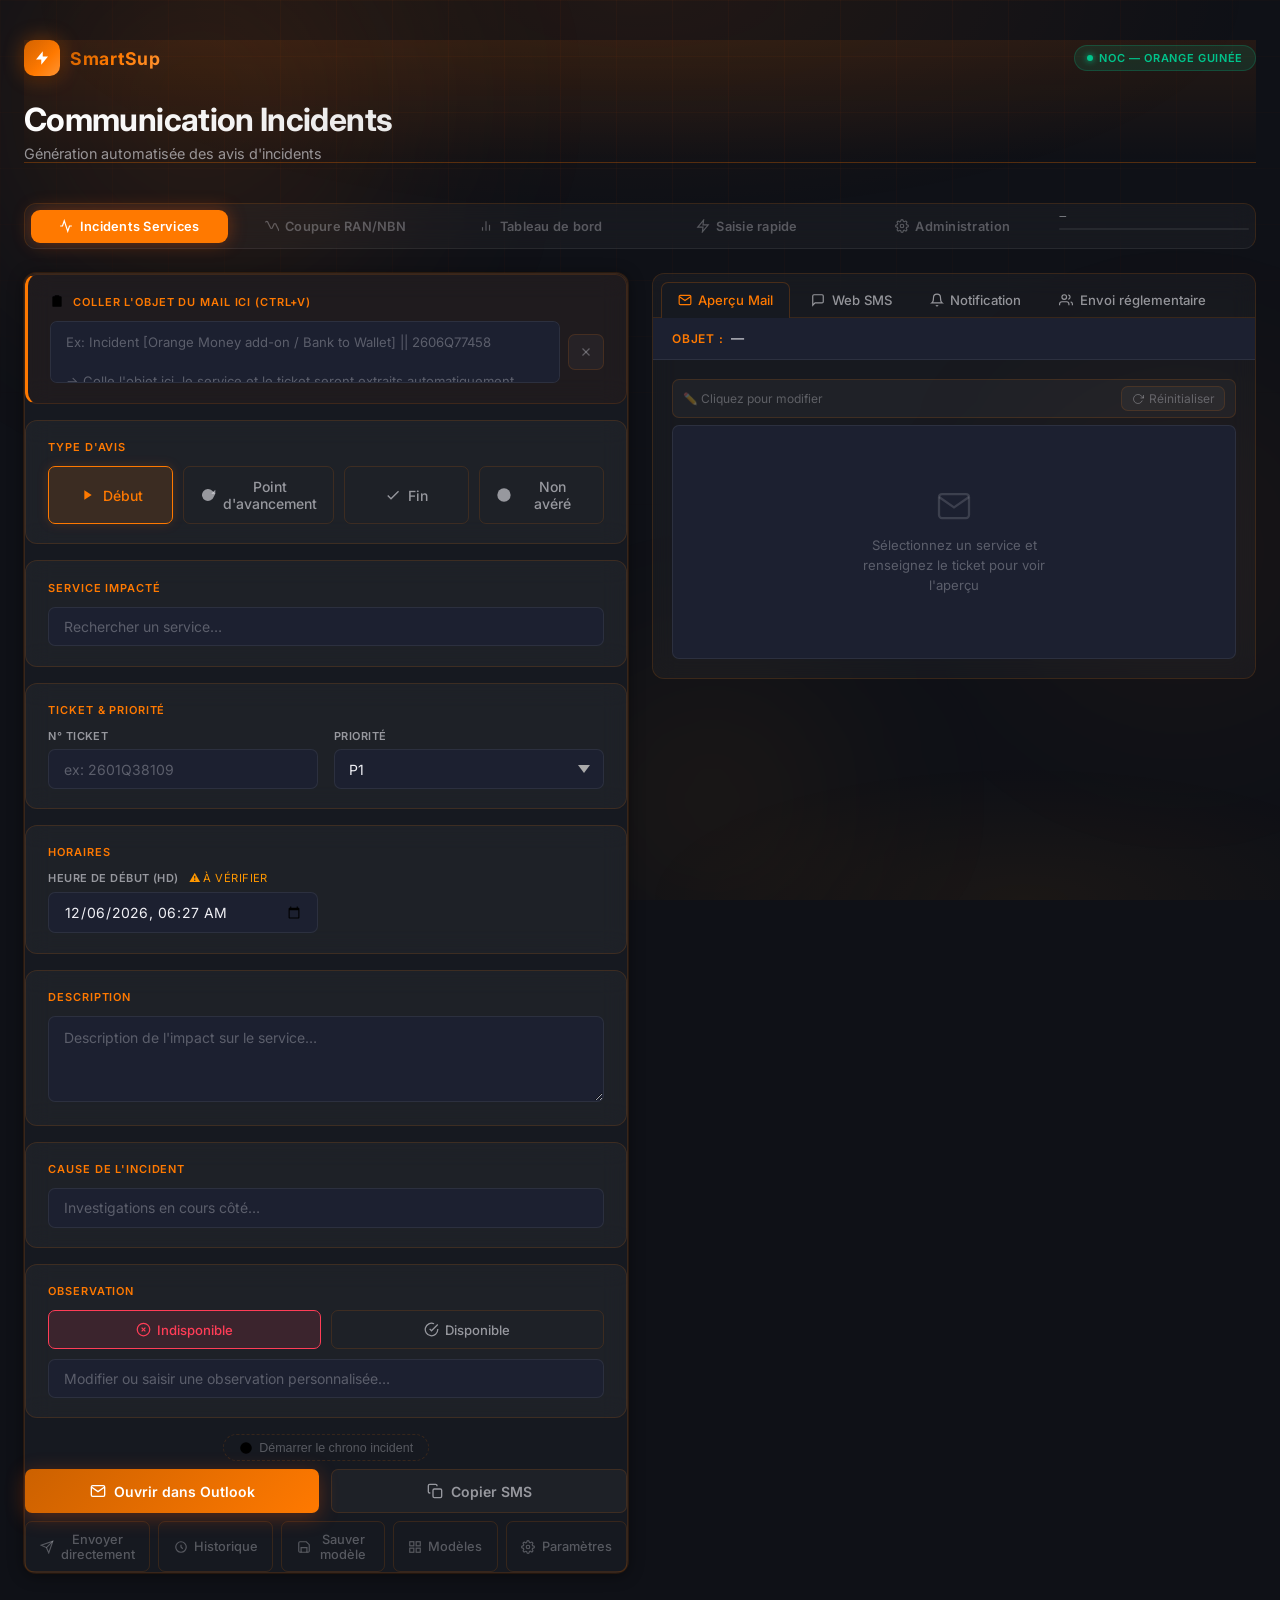
==== templates/index.html @ f2f40d92 "Initial commit" ====
<!DOCTYPE html>
<html lang="fr">
<head>
<meta charset="UTF-8">
<meta name="viewport" content="width=device-width, initial-scale=1.0">
<title>SmartSup — Incidents</title>
<link href="https://fonts.googleapis.com/css2?family=Space+Grotesk:wght@300;400;500;600;700&family=JetBrains+Mono:wght@400;500&display=swap" rel="stylesheet">
<link rel="stylesheet" href="/static/style.css">
</head>
<body>

<!-- Background -->
<div class="bg-canvas">
  <div class="orb orb-1"></div>
  <div class="orb orb-2"></div>
  <div class="orb orb-3"></div>
</div>
<div class="bg-grid"></div>

<div class="shell">

  <!-- Header -->
  <header class="header">
    <div class="topbar">
      <div class="brand">
        <div class="brand-mark">
          <svg viewBox="0 0 24 24"><path d="M13 10V3L4 14h7v7l9-11h-7z"/></svg>
        </div>
        <span class="brand-name">SmartSup</span>
      </div>
      <div class="status-pill">
        <span class="status-dot"></span>
        NOC — Orange Guinée
      </div>

      <!-- ── TIMER D'INCIDENT (XXL #6) ── -->
      <div class="incident-timer" id="incident-timer" style="display:none">
        <span class="timer-dot"></span>
        <span class="timer-label">En cours</span>
        <span class="timer-value" id="timer-display">00:00</span>
        <button class="timer-close-btn" onclick="stopTimer()" title="Clore l'incident">
          <svg viewBox="0 0 24 24" width="13" height="13"><path d="M9 16.2L4.8 12l-1.4 1.4L9 19 21 7l-1.4-1.4L9 16.2z"/></svg>
          Clore
        </button>
      </div>
    </div>
    <h1 class="hero-title">Communication Incidents</h1>
    <p class="hero-sub">Génération automatisée des avis d'incidents</p>
  </header>

  <!-- Section Navigation -->
  <nav class="section-nav">
    <button class="section-tab active" id="stab-services" onclick="switchSection('services')">
      <svg viewBox="0 0 24 24" width="14" height="14"><path d="M22 12h-4l-3 9L9 3l-3 9H2"/></svg>
      Incidents Services
    </button>
    <button class="section-tab" id="stab-ran_nbn" onclick="switchSection('ran_nbn')">
      <svg viewBox="0 0 24 24" width="14" height="14"><path d="M1 6s0-2 2-2 2 2 2 2l4 8s0 2 2 2 2-2 2-2l2-4s0-2 2-2 2 2 2 2l4 8s0 2 2 2 2-2 2-2"/></svg>
      Coupure RAN/NBN
    </button>
    <button class="section-tab" id="stab-stats" onclick="switchSection('stats')">
      <svg viewBox="0 0 24 24" width="14" height="14"><line x1="18" y1="20" x2="18" y2="10"/><line x1="12" y1="20" x2="12" y2="4"/><line x1="6" y1="20" x2="6" y2="14"/></svg>
      Tableau de bord
    </button>
    <button class="section-tab" id="stab-saisie" onclick="switchSection('saisie')">
      <svg viewBox="0 0 24 24" width="14" height="14"><path d="M13 2L3 14h9l-1 8 10-12h-9l1-8z"/></svg>
      Saisie rapide
    </button>
    <button class="section-tab" id="stab-admin" onclick="switchSection('admin')">
      <svg viewBox="0 0 24 24" width="14" height="14"><circle cx="12" cy="12" r="3"/><path d="M19.4 15a1.65 1.65 0 0 0 .33 1.82l.06.06a2 2 0 0 1-2.83 2.83l-.06-.06a1.65 1.65 0 0 0-1.82-.33 1.65 1.65 0 0 0-1 1.51V21a2 2 0 0 1-4 0v-.09A1.65 1.65 0 0 0 9 19.4a1.65 1.65 0 0 0-1.82.33l-.06.06a2 2 0 0 1-2.83-2.83l.06-.06A1.65 1.65 0 0 0 4.68 15a1.65 1.65 0 0 0-1.51-1H3a2 2 0 0 1 0-4h.09A1.65 1.65 0 0 0 4.6 9a1.65 1.65 0 0 0-.33-1.82l-.06-.06a2 2 0 0 1 2.83-2.83l.06.06A1.65 1.65 0 0 0 9 4.68a1.65 1.65 0 0 0 1-1.51V3a2 2 0 0 1 4 0v.09a1.65 1.65 0 0 0 1 1.51 1.65 1.65 0 0 0 1.82-.33l.06-.06a2 2 0 0 1 2.83 2.83l-.06.06A1.65 1.65 0 0 0 19.4 9a1.65 1.65 0 0 0 1.51 1H21a2 2 0 0 1 0 4h-.09a1.65 1.65 0 0 0-1.51 1z"/></svg>
      Administration
    </button>

    <!-- Jauge de complétude de la saisie rapide -->
    <div class="sr-jauge" id="sr-jauge" style="margin-left:auto">
      <span class="sr-jauge-texte" id="sr-jauge-texte">—</span>
      <div class="sr-jauge-piste"><div class="sr-jauge-barre" id="sr-jauge-barre"></div></div>
    </div>
  </nav>

  <!-- Main layout -->
  <div class="main-layout">

    <!-- ═══════════════════════════════════════
         SECTION TICKETS (J2)
    ══════════════════════════════════════════ -->
    <!-- ══════════════════════════════════════════════════════════════════════
         SAISIE RAPIDE — remplace l'ancienne section « Tickets »

         Le ticket est créé dans l'outil du groupe : on colle sa référence et
         le service, tout le reste se pré-remplit. Le module de ticketing
         interne (Kanban, statuts opérationnels, MTTR, escalade) est retiré,
         conformément au cadrage : « ne pas recréer le système de tickets ».

         L'aperçu affiché ici est le rendu produit par le SERVEUR
         (POST /api/v5/preview) et inséré tel quel. Il porte donc la charte
         e-mail (#FF6D00), volontairement distincte du thème de l'application
         (#FF7900). Ne jamais styler cet aperçu depuis style.css.
         ══════════════════════════════════════════════════════════════════ -->
    <section class="fullwidth-section" id="section-saisie" style="display:none">

      <div class="sr-entete">
        <div>
          <p class="sr-kicker">Documentation d'incident</p>
          <h2 class="sr-titre">Saisie rapide</h2>
        </div>
        <div class="sr-etat" id="sr-etat" aria-live="polite">
          <span class="sr-etat-point"></span>
          <span id="sr-etat-texte">Avis de début</span>
        </div>
      </div>

      <div class="sr-grille">

        <!-- ────────────── Volet de saisie ────────────── -->
        <div class="sr-volet">

          <div class="sr-rubrique">Coller <em>01</em></div>
          <div class="sr-collage">
            <div class="sr-puits" id="sr-puits-ticket">
              <input id="sr-ticket" placeholder="N° ticket" autocomplete="off" spellcheck="false">
            </div>
            <div class="sr-puits" id="sr-puits-service">
              <input id="sr-service" placeholder="Nom du service…" autocomplete="off" spellcheck="false">
              <div class="sr-suggestions" id="sr-suggestions"></div>
            </div>
          </div>

          <div class="sr-segments" id="sr-segments"></div>

          <div class="sr-rubrique">Compléter <em>02</em></div>
          <div id="sr-formulaire"></div>

        </div>

        <!-- ────────────── Volet d'aperçu ────────────── -->
        <div class="sr-volet sr-volet-apercu">

          <div class="sr-rubrique">Aperçu <em>03</em></div>

          <div class="sr-enveloppe" id="sr-enveloppe"></div>

          <!-- Rendu serveur : iframe isolée pour que le thème de
               l'application ne puisse pas contaminer la charte e-mail -->
          <iframe id="sr-apercu" class="sr-apercu" title="Aperçu du message"></iframe>

          <div class="sr-actions">
            <button class="btn btn-primary" id="sr-btn-enregistrer">Enregistrer l'incident</button>
            <button class="btn" id="sr-btn-copier">Copier le message</button>
            <button class="btn" id="sr-btn-texte">Copier en texte</button>
            <button class="btn" id="sr-btn-vider">Vider</button>
          </div>

          <div class="sr-glose" id="sr-glose"></div>

        </div>

      </div>
    </section>

    <!-- ══════════════════════════════════════════════════════════════════ -->
    <!-- ══════════════════════════════════════════════════════════════════════
         ADMINISTRATION — paramétrage complet

         Cet écran se construit tout seul à partir du descripteur renvoyé par
         GET /api/v5/admin/schema. Rendre une nouvelle table administrable ne
         demande donc aucune modification de cette page : il suffit d'ajouter
         une entrée dans TABLES (db/api_admin.py).
         ═══════════════════════════════════════════════════════════════════ -->
    <section class="fullwidth-section" id="section-admin" style="display:none">

      <div class="adm-entete">
        <div class="adm-onglets" id="adm-onglets"></div>
        <div class="adm-outils">
          <input class="adm-filtre" id="adm-filtre" placeholder="Filtrer…" autocomplete="off">
          <button class="btn btn-primary" id="adm-btn-ajouter">+ Ajouter</button>
        </div>
      </div>

      <div class="adm-aide" id="adm-aide"></div>
      <div class="adm-contenu" id="adm-contenu"></div>

      <!-- Formulaire d'édition — remplace le bouton « Éditer » qui renvoyait
           auparavant l'utilisateur vers l'API brute (point B3 de l'audit) -->
      <div class="adm-voile" id="adm-voile" style="display:none">
        <div class="adm-fenetre">
          <div class="adm-fenetre-titre" id="adm-fenetre-titre">Modifier</div>
          <div class="adm-formulaire" id="adm-formulaire"></div>
          <div class="adm-fenetre-actions">
            <button class="btn btn-primary" id="adm-btn-valider">Enregistrer</button>
            <button class="btn" id="adm-btn-annuler">Annuler</button>
            <button class="btn adm-btn-danger" id="adm-btn-supprimer">Supprimer</button>
          </div>
        </div>
      </div>

    </section>

    <!-- ═══ SECTION TABLEAU DE BORD (XXL #4) ═══ -->
    <section class="stats-section" id="section-stats" style="display:none">
      <div class="stats-header">
        <div class="stats-title-row">
          <h2 class="stats-main-title">
            <svg viewBox="0 0 24 24" width="20" height="20" style="vertical-align:-4px;margin-right:8px"><line x1="18" y1="20" x2="18" y2="10"/><line x1="12" y1="20" x2="12" y2="4"/><line x1="6" y1="20" x2="6" y2="14"/></svg>
            Tableau de bord Incidents
          </h2>
          <button class="btn-ghost" onclick="loadStats()" style="font-size:.75rem">
            <svg viewBox="0 0 24 24" width="13" height="13"><polyline points="23 4 23 10 17 10"/><path d="M20.49 15a9 9 0 1 1-2.12-9.36L23 10"/></svg>
            Actualiser
          </button>
        </div>
      </div>

      <!-- KPI Cards -->
      <div class="stats-kpi-row" id="stats-kpi-row">
        <div class="kpi-card">
          <div class="kpi-icon kpi-icon-orange">
            <svg viewBox="0 0 24 24"><path d="M22 12h-4l-3 9L9 3l-3 9H2"/></svg>
          </div>
          <div class="kpi-body">
            <div class="kpi-value" id="kpi-total">—</div>
            <div class="kpi-label">Services catalogués</div>
          </div>
        </div>
        <div class="kpi-card">
          <div class="kpi-icon kpi-icon-green">
            <svg viewBox="0 0 24 24"><polyline points="22 12 18 12 15 21 9 3 6 12 2 12"/></svg>
          </div>
          <div class="kpi-body">
            <div class="kpi-value" id="kpi-sent-today">—</div>
            <div class="kpi-label">Envois aujourd'hui</div>
          </div>
        </div>
        <div class="kpi-card">
          <div class="kpi-icon kpi-icon-amber">
            <svg viewBox="0 0 24 24"><circle cx="12" cy="12" r="10"/><polyline points="12 6 12 12 16 14"/></svg>
          </div>
          <div class="kpi-body">
            <div class="kpi-value" id="kpi-sent-month">—</div>
            <div class="kpi-label">Envois ce mois</div>
          </div>
        </div>
        <div class="kpi-card">
          <div class="kpi-icon kpi-icon-blue">
            <svg viewBox="0 0 24 24"><path d="M17 21v-2a4 4 0 0 0-4-4H5a4 4 0 0 0-4 4v2"/><circle cx="9" cy="7" r="4"/></svg>
          </div>
          <div class="kpi-body">
            <div class="kpi-value" id="kpi-top-mode">—</div>
            <div class="kpi-label">Mode le plus utilisé</div>
          </div>
        </div>
      </div>

      <!-- Charts row -->
      <div class="stats-charts-row">

        <!-- Top services par historique -->
        <div class="stats-card" style="flex:1.2">
          <div class="stats-card-title">
            <svg viewBox="0 0 24 24" width="14" height="14" style="vertical-align:-2px;margin-right:5px"><rect x="3" y="3" width="18" height="18" rx="2"/><path d="M3 9h18M3 15h18M9 3v18"/></svg>
            Top 10 services par volume d'historique
          </div>
          <div id="chart-top-services" class="chart-bar-container"></div>
        </div>

        <!-- Top causes -->
        <div class="stats-card" style="flex:1">
          <div class="stats-card-title">
            <svg viewBox="0 0 24 24" width="14" height="14" style="vertical-align:-2px;margin-right:5px"><path d="M10.29 3.86L1.82 18a2 2 0 0 0 1.71 3h16.94a2 2 0 0 0 1.71-3L13.71 3.86a2 2 0 0 0-3.42 0z"/><line x1="12" y1="9" x2="12" y2="13"/><line x1="12" y1="17" x2="12.01" y2="17"/></svg>
            Top 10 causes d'incidents
          </div>
          <div id="chart-top-causes" class="chart-bar-container"></div>
        </div>

      </div>

      <!-- Historique des envois récents dans le dashboard -->
      <div class="stats-card" style="margin-top:.75rem">
        <div class="stats-card-title" style="display:flex;justify-content:space-between;align-items:center">
          <span>
            <svg viewBox="0 0 24 24" width="14" height="14" style="vertical-align:-2px;margin-right:5px"><path d="M12 8v4l3 3m6-3a9 9 0 1 1-18 0 9 9 0 0 1 18 0z"/></svg>
            Derniers incidents envoyés
          </span>
          <button class="btn-ghost" style="font-size:.72rem;padding:.2rem .6rem" onclick="openHistory()">Voir tout</button>
        </div>
        <div id="stats-recent-log" style="margin-top:.5rem">
          <div style="color:var(--text-3);font-size:.8rem;text-align:center;padding:1rem">Chargement…</div>
        </div>
      </div>

      <!-- Export PDF -->
      <div class="stats-card" style="margin-top:.75rem">
        <div class="stats-card-title">
          <svg viewBox="0 0 24 24" width="14" height="14" style="vertical-align:-2px;margin-right:5px"><path d="M14 2H6a2 2 0 0 0-2 2v16a2 2 0 0 0 2 2h12a2 2 0 0 0 2-2V8z"/><polyline points="14 2 14 8 20 8"/></svg>
          Export rapport de clôture (XXL #7)
        </div>
        <div class="pdf-export-row">
          <div class="pdf-fields">
            <input type="text" id="pdf-service" class="field-input" placeholder="Service / Lien impacté" style="flex:2">
            <input type="text" id="pdf-ticket"  class="field-input" placeholder="N° Ticket" style="flex:1">
            <input type="datetime-local" id="pdf-hd" class="field-input" style="flex:1">
            <input type="datetime-local" id="pdf-hf" class="field-input" style="flex:1">
          </div>
          <div class="pdf-fields" style="margin-top:.5rem">
            <input type="text" id="pdf-cause"  class="field-input" placeholder="Cause" style="flex:2">
            <input type="text" id="pdf-action" class="field-input" placeholder="Action corrective" style="flex:2">
          </div>
          <button class="btn-primary" style="margin-top:.6rem;width:100%" onclick="exportPdf()">
            <svg viewBox="0 0 24 24" width="14" height="14"><path d="M21 15v4a2 2 0 0 1-2 2H5a2 2 0 0 1-2-2v-4"/><polyline points="7 10 12 15 17 10"/><line x1="12" y1="15" x2="12" y2="3"/></svg>
            Générer le rapport PDF
          </button>
          <div class="pdf-hint">Le rapport est généré côté serveur et téléchargé automatiquement.</div>
        </div>
      </div>

    </section>

    <!-- ═══ FORMULAIRE ═══ -->
    <section class="form-col">

      <!-- ══ SECTION: INCIDENTS SERVICES ══ -->
      <div id="section-services" class="section-wrap">

      <!-- Coller l'objet du mail -->
      <div class="card card-paste">
        <div class="card-label">
          <svg viewBox="0 0 24 24" width="14" height="14" style="vertical-align:-2px;margin-right:5px"><path d="M16 4h2a2 2 0 0 1 2 2v14a2 2 0 0 1-2 2H6a2 2 0 0 1-2-2V6a2 2 0 0 1 2-2h2"/><rect x="8" y="2" width="8" height="4" rx="1" ry="1"/></svg>
          Coller l'objet du mail ici (Ctrl+V)
        </div>
        <div class="paste-wrap">
          <textarea id="subject-paste" class="field-input paste-textarea"
                 placeholder="Ex: Incident [Orange Money add-on / Bank to Wallet] || 2606Q77458&#10;&#10;→ Colle l'objet ici, le service et le ticket seront extraits automatiquement"
                 oninput="parseSubject(this.value)"
                 onpaste="setTimeout(() => parseSubject(this.value), 50)"
                 rows="2"></textarea>
          <button class="btn-clear-paste" onclick="clearPaste()" title="Effacer">
            <svg viewBox="0 0 24 24"><line x1="18" y1="6" x2="6" y2="18"/><line x1="6" y1="6" x2="18" y2="18"/></svg>
          </button>
        </div>
        <div id="parse-badges" class="parse-badges" style="display:none"></div>
      </div>

      <!-- Type d'avis -->
      <div class="card">
        <div class="card-label">Type d'avis</div>
        <div class="type-toggle">
          <button class="type-btn active" id="btn-debut" onclick="setType('debut')">
            <svg viewBox="0 0 24 24"><path d="M8 5v14l11-7z"/></svg>
            Début
          </button>
          <button class="type-btn" id="btn-avancement" onclick="setType('avancement')">
            <svg viewBox="0 0 24 24"><polyline points="23 4 23 10 17 10"/><path d="M20.49 15a9 9 0 1 1-2.12-9.36L23 10"/></svg>
            Point d'avancement
          </button>
          <button class="type-btn" id="btn-fin" onclick="setType('fin')">
            <svg viewBox="0 0 24 24"><path d="M9 16.2L4.8 12l-1.4 1.4L9 19 21 7l-1.4-1.4L9 16.2z"/></svg>
            Fin
          </button>
          <button class="type-btn" id="btn-non_avere" onclick="setType('non_avere')">
            <svg viewBox="0 0 24 24"><circle cx="12" cy="12" r="10"/><line x1="12" y1="8" x2="12" y2="12"/><line x1="12" y1="16" x2="12.01" y2="16"/></svg>
            Non avéré
          </button>
        </div>
      </div>

      <!-- Service -->
      <div class="card">
        <div class="card-label">Service impacté</div>
        <div class="autocomplete-wrap">
          <input type="text" id="service-input" class="field-input"
                 placeholder="Rechercher un service…"
                 autocomplete="off"
                 oninput="filterServices(this.value)"
                 onfocus="filterServices(this.value)">
          <div class="autocomplete-dropdown" id="service-dropdown"></div>
        </div>
        <div class="service-meta" id="service-meta" style="display:none">
          <span class="meta-badge badge-tmc" id="meta-tmc"></span>
          <span class="meta-badge badge-priority" id="meta-priority"></span>
        </div>
      </div>

      <!-- Ticket & Priorité -->
      <div class="card">
        <div class="card-label">Ticket &amp; Priorité</div>
        <div class="row-2">
          <div class="field-group">
            <label class="field-label">N° Ticket</label>
            <input type="text" id="ticket" class="field-input"
                   placeholder="ex: 2601Q38109"
                   oninput="schedulePreview()">
          </div>
          <div class="field-group">
            <label class="field-label">Priorité</label>
            <select id="priority" class="field-input" onchange="schedulePreview()">
              <option value="P1">P1</option>
              <option value="P2">P2</option>
              <option value="P3">P3</option>
            </select>
          </div>
        </div>
      </div>

      <!-- Horaires -->
      <div class="card">
        <div class="card-label">Horaires</div>
        <div class="row-2">
          <div class="field-group">
            <label class="field-label">
              Heure de début (HD)
              <span class="date-warning" id="hd-warning" title="Date pré-remplie — pensez à vérifier">⚠️ À vérifier</span>
            </label>
            <input type="datetime-local" id="hd" class="field-input"
                   oninput="schedulePreview()">
          </div>
          <div class="field-group fin-only" id="hf-group" style="display:none">
            <label class="field-label">Heure de fin (HF)</label>
            <input type="datetime-local" id="hf" class="field-input"
                   oninput="schedulePreview()">
          </div>
        </div>
      </div>

      <!-- Description -->
      <div class="card">
        <div class="card-label">Description</div>
        <textarea id="description" class="field-input field-textarea"
                  placeholder="Description de l'impact sur le service…"
                  rows="3"
                  oninput="schedulePreview()"></textarea>
      </div>

      <!-- Cause -->
      <div class="card">
        <div class="card-label">Cause de l'incident</div>
        <div class="autocomplete-wrap">
          <input type="text" id="cause" class="field-input"
                 placeholder="Investigations en cours côté…"
                 autocomplete="off"
                 oninput="filterCauses(this.value); schedulePreview()"
                 onfocus="showCauseDropdown()">
          <div class="autocomplete-dropdown" id="cause-dropdown"></div>
        </div>
      </div>

      <!-- Action (Fin only) -->
      <div class="card fin-only" id="action-card" style="display:none">
        <div class="card-label">Action corrective</div>
        <div class="autocomplete-wrap">
          <input type="text" id="action" class="field-input"
                 placeholder="Action corrective effectuée pour rétablir le service…"
                 autocomplete="off"
                 oninput="filterActions(this.value); schedulePreview()"
                 onfocus="showActionDropdown()">
          <div class="autocomplete-dropdown" id="action-dropdown"></div>
        </div>
      </div>

      <!-- Observation -->
      <div class="card">
        <div class="card-label">Observation</div>
        <div id="obs-buttons">
          <div class="obs-toggle">
            <button class="obs-btn obs-red active" id="obs-indispo"
                    data-val="Service Indisponible" onclick="setObs(this)">
              <svg viewBox="0 0 24 24"><circle cx="12" cy="12" r="10"/><line x1="15" y1="9" x2="9" y2="15" stroke-width="2"/><line x1="9" y1="9" x2="15" y2="15" stroke-width="2"/></svg>
              Indisponible
            </button>
            <button class="obs-btn obs-green" id="obs-dispo"
                    data-val="Service Disponible" onclick="setObs(this)">
              <svg viewBox="0 0 24 24"><path d="M22 11.08V12a10 10 0 1 1-5.93-9.14"/><polyline points="22 4 12 14.01 9 11.01" stroke-width="2"/></svg>
              Disponible
            </button>
          </div>
        </div>
        <input type="text" id="obs-text" class="field-input" style="margin-top:.6rem"
               placeholder="Modifier ou saisir une observation personnalisée…"
               oninput="observation = this.value; schedulePreview()">
        <div id="obs-libre" style="display:none"></div>
      </div>

      <!-- Boutons -->
      <!-- Bouton timer Services -->
      <div class="timer-start-row" id="timer-start-row-svc">
        <button class="btn-timer-start" id="btn-start-timer-svc" onclick="startTimer()">
          <svg viewBox="0 0 24 24" width="14" height="14"><circle cx="12" cy="12" r="10"/><polyline points="12 6 12 12 16 14"/></svg>
          Démarrer le chrono incident
        </button>
      </div>

      <div class="action-row">
        <button class="btn-primary" onclick="openInOutlook()">
          <svg viewBox="0 0 24 24"><path d="M4 4h16c1.1 0 2 .9 2 2v12c0 1.1-.9 2-2 2H4c-1.1 0-2-.9-2-2V6c0-1.1.9-2 2-2z"/><polyline points="22,6 12,13 2,6"/></svg>
          Ouvrir dans Outlook
        </button>
        <button class="btn-secondary" onclick="copySms()">
          <svg viewBox="0 0 24 24"><rect x="9" y="9" width="13" height="13" rx="2" ry="2"/><path d="M5 15H4a2 2 0 0 1-2-2V4a2 2 0 0 1 2-2h9a2 2 0 0 1 2 2v1"/></svg>
          Copier SMS
        </button>
      </div>
      <div class="action-row-secondary">
        <button class="btn-ghost" onclick="sendMail()">
          <svg viewBox="0 0 24 24"><line x1="22" y1="2" x2="11" y2="13"/><polygon points="22 2 15 22 11 13 2 9 22 2"/></svg>
          Envoyer directement
        </button>
        <button class="btn-ghost" onclick="openHistory()">
          <svg viewBox="0 0 24 24"><path d="M12 8v4l3 3m6-3a9 9 0 1 1-18 0 9 9 0 0 1 18 0z"/></svg>
          Historique
        </button>
        <button class="btn-ghost" onclick="saveCurrentAsTemplate()">
          <svg viewBox="0 0 24 24"><path d="M19 21H5a2 2 0 0 1-2-2V5a2 2 0 0 1 2-2h11l5 5v11a2 2 0 0 1-2 2z"/><polyline points="17 21 17 13 7 13 7 21"/></svg>
          Sauver modèle
        </button>
        <button class="btn-ghost" onclick="openTemplates()">
          <svg viewBox="0 0 24 24"><rect x="3" y="3" width="7" height="7"/><rect x="14" y="3" width="7" height="7"/><rect x="14" y="14" width="7" height="7"/><rect x="3" y="14" width="7" height="7"/></svg>
          Modèles
        </button>
        <button class="btn-ghost btn-settings" onclick="openSettings()">
          <svg viewBox="0 0 24 24"><circle cx="12" cy="12" r="3"/><path d="M19.4 15a1.65 1.65 0 0 0 .33 1.82l.06.06a2 2 0 0 1-2.83 2.83l-.06-.06a1.65 1.65 0 0 0-1.82-.33 1.65 1.65 0 0 0-1 1.51V21a2 2 0 0 1-4 0v-.09A1.65 1.65 0 0 0 9 19.4a1.65 1.65 0 0 0-1.82.33l-.06.06a2 2 0 0 1-2.83-2.83l.06-.06A1.65 1.65 0 0 0 4.68 15a1.65 1.65 0 0 0-1.51-1H3a2 2 0 0 1 0-4h.09A1.65 1.65 0 0 0 4.6 9a1.65 1.65 0 0 0-.33-1.82l-.06-.06a2 2 0 0 1 2.83-2.83l.06.06A1.65 1.65 0 0 0 9 4.68a1.65 1.65 0 0 0 1-1.51V3a2 2 0 0 1 4 0v.09a1.65 1.65 0 0 0 1 1.51 1.65 1.65 0 0 0 1.82-.33l.06-.06a2 2 0 0 1 2.83 2.83l-.06.06A1.65 1.65 0 0 0 19.4 9a1.65 1.65 0 0 0 1.51 1H21a2 2 0 0 1 0 4h-.09a1.65 1.65 0 0 0-1.51 1z"/></svg>
          Paramètres
        </button>
      </div>

      </div><!-- /#section-services -->

      <!-- ══ SECTION: COUPURE RAN/NBN ══ -->
      <div id="section-ran_nbn" class="section-wrap" style="display:none">

      <!-- Sous-type RAN / NBN -->
      <div class="card">
        <div class="card-label">Type de coupure</div>
        <div class="sub-toggle">
          <button class="sub-btn active" id="rbtn-ran" onclick="setSubType('ran')">
            <svg viewBox="0 0 24 24" width="14" height="14"><path d="M1 6s0-2 2-2 2 2 2 2l4 8s0 2 2 2 2-2 2-2l2-4s0-2 2-2 2 2 2 2l4 8s0 2 2 2 2-2 2-2"/></svg>
            RAN (Radio)
          </button>
          <button class="sub-btn" id="rbtn-nbn" onclick="setSubType('nbn')">
            <svg viewBox="0 0 24 24" width="14" height="14"><path d="M21 16V8a2 2 0 0 0-1-1.73l-7-4a2 2 0 0 0-2 0l-7 4A2 2 0 0 0 3 8v8a2 2 0 0 0 1 1.73l7 4a2 2 0 0 0 2 0l7-4A2 2 0 0 0 21 16z"/></svg>
            NBN (Transmission)
          </button>
        </div>
      </div>

      <!-- Nature de l'incident (RAN uniquement) -->
      <div class="card" id="ran-kind-card">
        <div class="card-label">Nature de l'incident</div>
        <div class="sub-toggle">
          <button class="sub-btn active" id="rkind-coupure" onclick="setRanKind('coupure')">
            <svg viewBox="0 0 24 24" width="14" height="14"><line x1="18" y1="6" x2="6" y2="18"/><line x1="6" y1="6" x2="18" y2="18"/></svg>
            Coupure
          </button>
          <button class="sub-btn" id="rkind-instabilite" onclick="setRanKind('instabilite')">
            <svg viewBox="0 0 24 24" width="14" height="14"><polyline points="22 12 18 12 15 21 9 3 6 12 2 12"/></svg>
            Instabilité
          </button>
        </div>
      </div>

      <!-- Type d'avis -->
      <div class="card">
        <div class="card-label">Type d'avis</div>
        <div class="type-toggle">
          <button class="type-btn active" id="r-btn-debut" onclick="setTypeRan('debut')">
            <svg viewBox="0 0 24 24"><path d="M8 5v14l11-7z"/></svg>
            Début
          </button>
          <button class="type-btn" id="r-btn-avancement" onclick="setTypeRan('avancement')">
            <svg viewBox="0 0 24 24"><polyline points="23 4 23 10 17 10"/><path d="M20.49 15a9 9 0 1 1-2.12-9.36L23 10"/></svg>
            Point d'avancement
          </button>
          <button class="type-btn" id="r-btn-fin" onclick="setTypeRan('fin')">
            <svg viewBox="0 0 24 24"><path d="M9 16.2L4.8 12l-1.4 1.4L9 19 21 7l-1.4-1.4L9 16.2z"/></svg>
            Fin
          </button>
          <button class="type-btn" id="r-btn-non_avere" onclick="setTypeRan('non_avere')">
            <svg viewBox="0 0 24 24"><circle cx="12" cy="12" r="10"/><line x1="12" y1="8" x2="12" y2="12"/><line x1="12" y1="16" x2="12.01" y2="16"/></svg>
            Non avéré
          </button>
        </div>
      </div>

      <!-- Sites / Lien impacté -->
      <div class="card" id="ran-field" style="display:block">
        <div class="card-label" id="ran-field-label">Site coupé</div>
        <input type="text" id="ran-sites-text" class="field-input"
               placeholder="Ex: SIG30843_MAKITIN + 26 sites rattachés"
               oninput="ranSiteChanged()"
               onpaste="setTimeout(ranSiteChanged, 10)">
        <div class="ran-checks" style="margin-top:.6rem">
          <label class="check-pill"><input type="checkbox" id="chk-voix" checked onchange="schedulePreview()"> Voix</label>
          <label class="check-pill"><input type="checkbox" id="chk-sms" checked onchange="schedulePreview()"> SMS</label>
          <label class="check-pill"><input type="checkbox" id="chk-data" checked onchange="schedulePreview()"> Data</label>
          <label class="check-pill"><input type="checkbox" id="chk-ussd" checked onchange="schedulePreview()"> USSD</label>
        </div>
        <div class="field-hint">Colle le nom du site — la description et l'objet se rempliront automatiquement</div>
      </div>

      <!-- Nature de l'incident (NBN uniquement) -->
      <div class="card" id="nbn-kind-card" style="display:none">
        <div class="card-label">Nature de l'incident</div>
        <div class="sub-toggle">
          <button class="sub-btn active" id="nkind-coupure" onclick="setNbnKind('coupure')">
            <svg viewBox="0 0 24 24" width="14" height="14"><line x1="18" y1="6" x2="6" y2="18"/><line x1="6" y1="6" x2="18" y2="18"/></svg>
            Coupure
          </button>
          <button class="sub-btn" id="nkind-baisse" onclick="setNbnKind('baisse_debit')">
            <svg viewBox="0 0 24 24" width="14" height="14"><polyline points="23 18 13.5 8.5 8.5 13.5 1 6"/><polyline points="17 18 23 18 23 12"/></svg>
            Baisse de débit
          </button>
        </div>
      </div>

      <div class="card" id="nbn-field" style="display:none">
        <div class="card-label">Lien Impacté <span style="font-size:.75rem;color:var(--text-3)">(sans "NBN")</span></div>
        <input type="text" id="nbn-lien" class="field-input"
               placeholder="ex: LABE-KOUNDARA"
               oninput="nbnLienChanged()"
               onpaste="setTimeout(nbnLienChanged, 10)">
        <div class="field-hint">Le préfixe NBN est ajouté automatiquement dans l'objet et le SMS</div>
      </div>

      <!-- Ticket & Priorité -->
      <div class="card">
        <div class="card-label">Ticket &amp; Priorité</div>
        <div class="row-2">
          <div class="field-group">
            <label class="field-label">N° Ticket</label>
            <input type="text" id="r-ticket" class="field-input"
                   placeholder="ex: 2601Q38109"
                   oninput="schedulePreview()">
          </div>
          <div class="field-group">
            <label class="field-label">Priorité</label>
            <select id="r-priority" class="field-input" onchange="schedulePreview()">
              <option value="P1">P1</option>
              <option value="P2">P2</option>
              <option value="P3">P3</option>
            </select>
          </div>
        </div>
      </div>

      <!-- Horaires -->
      <div class="card">
        <div class="card-label">Horaires</div>
        <div class="row-2">
          <div class="field-group">
            <label class="field-label">Heure de début (HD)</label>
            <input type="datetime-local" id="r-hd" class="field-input" oninput="schedulePreview()">
          </div>
          <div class="field-group r-fin-only" id="r-hf-group" style="display:none">
            <label class="field-label">Heure de fin (HF)</label>
            <input type="datetime-local" id="r-hf" class="field-input" oninput="schedulePreview()">
          </div>
        </div>
      </div>

      <!-- Description -->
      <div class="card">
        <div class="card-label">Description <span style="font-weight:400;color:var(--text-3);font-size:.78rem">(auto-rempli)</span></div>
        <textarea id="r-description" class="field-input field-textarea"
                  placeholder="Nous enregistrons la coupure du site…"
                  rows="2"
                  oninput="schedulePreview()"></textarea>
      </div>

      <!-- Cause -->
      <div class="card">
        <div class="card-label">Cause de l'incident</div>
        <div class="autocomplete-wrap">
          <input type="text" id="r-cause" class="field-input"
                 placeholder="Investigations en cours côté…"
                 autocomplete="off"
                 oninput="filterRanCauses(this.value); schedulePreview()"
                 onfocus="showRanCauseDropdown()">
          <div class="autocomplete-dropdown" id="r-cause-dropdown"></div>
        </div>
      </div>

      <!-- Zone impactée -->
      <div class="card">
        <div class="card-label">Zone impactée <span style="font-weight:400;color:var(--text-3);font-size:.78rem">(pour Notification &amp; WhatsApp)</span></div>
        <input type="text" id="r-zone" class="field-input"
               placeholder="ex: Kankan, Labé, Nzérékoré…"
               oninput="schedulePreview()">
      </div>

      <!-- Action (Fin only) -->
      <div class="card r-fin-only" id="r-action-card" style="display:none">
        <div class="card-label">Action corrective</div>
        <div class="autocomplete-wrap">
          <input type="text" id="r-action" class="field-input"
                 placeholder="Action corrective effectuée…"
                 autocomplete="off"
                 oninput="filterRanActions(this.value); schedulePreview()"
                 onfocus="showRanActionDropdown()">
          <div class="autocomplete-dropdown" id="r-action-dropdown"></div>
        </div>
      </div>

      <!-- Observation -->
      <div class="card">
        <div class="card-label">Observation <span style="font-weight:400;color:var(--text-3);font-size:.78rem">(auto-rempli)</span></div>
        <div class="obs-toggle" id="r-obs-buttons">
          <button class="obs-btn obs-red active" id="r-obs-down"
                  data-val="Site DOWN" onclick="setRanObs(this)">
            <svg viewBox="0 0 24 24"><circle cx="12" cy="12" r="10"/><line x1="15" y1="9" x2="9" y2="15" stroke-width="2"/><line x1="9" y1="9" x2="15" y2="15" stroke-width="2"/></svg>
            Site DOWN
          </button>
          <button class="obs-btn obs-green" id="r-obs-up"
                  data-val="Site UP" onclick="setRanObs(this)">
            <svg viewBox="0 0 24 24"><path d="M22 11.08V12a10 10 0 1 1-5.93-9.14"/><polyline points="22 4 12 14.01 9 11.01" stroke-width="2"/></svg>
            Site UP
          </button>
          <button class="obs-btn" id="r-obs-instable"
                  style="background:rgba(255,152,0,.12);border-color:rgba(255,152,0,.3);color:#FF9800"
                  data-val="Site Instable" onclick="setRanObs(this)">
            <svg viewBox="0 0 24 24"><polyline points="22 12 18 12 15 21 9 3 6 12 2 12" stroke-width="2"/></svg>
            Site Instable
          </button>
        </div>
        <input type="text" id="r-obs-text" class="field-input" style="margin-top:.6rem"
               placeholder="Modifier l'observation…"
               oninput="schedulePreview()">
      </div>

      <!-- Boutons -->
      <!-- Bouton timer RAN/NBN -->
      <div class="timer-start-row" id="timer-start-row-ran">
        <button class="btn-timer-start" id="btn-start-timer-ran" onclick="startTimer()">
          <svg viewBox="0 0 24 24" width="14" height="14"><circle cx="12" cy="12" r="10"/><polyline points="12 6 12 12 16 14"/></svg>
          Démarrer le chrono incident
        </button>
      </div>

      <div class="action-row">
        <button class="btn-primary" onclick="openInOutlook()">
          <svg viewBox="0 0 24 24"><path d="M4 4h16c1.1 0 2 .9 2 2v12c0 1.1-.9 2-2 2H4c-1.1 0-2-.9-2-2V6c0-1.1.9-2 2-2z"/><polyline points="22,6 12,13 2,6"/></svg>
          Ouvrir dans Outlook
        </button>
        <button class="btn-secondary" onclick="copySms()">
          <svg viewBox="0 0 24 24"><rect x="9" y="9" width="13" height="13" rx="2" ry="2"/><path d="M5 15H4a2 2 0 0 1-2-2V4a2 2 0 0 1 2-2h9a2 2 0 0 1 2 2v1"/></svg>
          Copier SMS
        </button>
      </div>
      <div class="action-row-secondary">
        <button class="btn-ghost" onclick="sendMail()">
          <svg viewBox="0 0 24 24"><line x1="22" y1="2" x2="11" y2="13"/><polygon points="22 2 15 22 11 13 2 9 22 2"/></svg>
          Envoyer directement
        </button>
        <button class="btn-ghost" onclick="openHistory()">
          <svg viewBox="0 0 24 24"><path d="M12 8v4l3 3m6-3a9 9 0 1 1-18 0 9 9 0 0 1 18 0z"/></svg>
          Historique
        </button>
        <button class="btn-ghost" onclick="saveCurrentAsTemplate()">
          <svg viewBox="0 0 24 24"><path d="M19 21H5a2 2 0 0 1-2-2V5a2 2 0 0 1 2-2h11l5 5v11a2 2 0 0 1-2 2z"/><polyline points="17 21 17 13 7 13 7 21"/></svg>
          Sauver modèle
        </button>
        <button class="btn-ghost" onclick="openTemplates()">
          <svg viewBox="0 0 24 24"><rect x="3" y="3" width="7" height="7"/><rect x="14" y="3" width="7" height="7"/><rect x="14" y="14" width="7" height="7"/><rect x="3" y="14" width="7" height="7"/></svg>
          Modèles
        </button>
        <button class="btn-ghost btn-settings" onclick="openSettings()">
          <svg viewBox="0 0 24 24"><circle cx="12" cy="12" r="3"/><path d="M19.4 15a1.65 1.65 0 0 0 .33 1.82l.06.06a2 2 0 0 1-2.83 2.83l-.06-.06a1.65 1.65 0 0 0-1.82-.33 1.65 1.65 0 0 0-1 1.51V21a2 2 0 0 1-4 0v-.09A1.65 1.65 0 0 0 9 19.4a1.65 1.65 0 0 0-1.82.33l-.06.06a2 2 0 0 1-2.83-2.83l.06-.06A1.65 1.65 0 0 0 4.68 15a1.65 1.65 0 0 0-1.51-1H3a2 2 0 0 1 0-4h.09A1.65 1.65 0 0 0 4.6 9a1.65 1.65 0 0 0-.33-1.82l-.06-.06a2 2 0 0 1 2.83-2.83l.06.06A1.65 1.65 0 0 0 9 4.68a1.65 1.65 0 0 0 1-1.51V3a2 2 0 0 1 4 0v.09a1.65 1.65 0 0 0 1 1.51 1.65 1.65 0 0 0 1.82-.33l.06-.06a2 2 0 0 1 2.83 2.83l-.06.06A1.65 1.65 0 0 0 19.4 9a1.65 1.65 0 0 0 1.51 1H21a2 2 0 0 1 0 4h-.09a1.65 1.65 0 0 0-1.51 1z"/></svg>
          Paramètres
        </button>
      </div>

      </div><!-- /#section-ran_nbn -->

      <div class="toast" id="toast"></div>

    </section>

    <!-- ═══ PRÉVISUALISATION ═══ -->
    <section class="preview-col">
      <div class="preview-card">

        <div class="preview-tabs">
          <button class="preview-tab active" id="tab-mail" onclick="switchTab('mail')">
            <svg viewBox="0 0 24 24"><path d="M4 4h16c1.1 0 2 .9 2 2v12c0 1.1-.9 2-2 2H4c-1.1 0-2-.9-2-2V6c0-1.1.9-2 2-2z"/><polyline points="22,6 12,13 2,6"/></svg>
            Aperçu Mail
          </button>
          <button class="preview-tab" id="tab-sms" onclick="switchTab('sms')">
            <svg viewBox="0 0 24 24"><path d="M21 15a2 2 0 0 1-2 2H7l-4 4V5a2 2 0 0 1 2-2h14a2 2 0 0 1 2 2z"/></svg>
            Web SMS
          </button>
          <!-- Fix #5 : onglet Notification visible en mode Services ET RAN/NBN -->
          <button class="preview-tab" id="tab-notif" onclick="switchTab('notif')">
            <svg viewBox="0 0 24 24"><path d="M18 8A6 6 0 0 0 6 8c0 7-3 9-3 9h18s-3-2-3-9"/><path d="M13.73 21a2 2 0 0 1-3.46 0"/></svg>
            Notification
          </button>
          <button class="preview-tab" id="tab-multigroupe" onclick="switchTab('multigroupe')">
            <svg viewBox="0 0 24 24" width="14" height="14"><path d="M17 21v-2a4 4 0 0 0-4-4H5a4 4 0 0 0-4 4v2"/><circle cx="9" cy="7" r="4"/><path d="M23 21v-2a4 4 0 0 0-3-3.87"/><path d="M16 3.13a4 4 0 0 1 0 7.75"/></svg>
            Envoi réglementaire
          </button>
          <button class="preview-tab" id="tab-whatsapp" onclick="switchTab('whatsapp')" style="display:none">
            <svg viewBox="0 0 24 24"><path d="M21 11.5a8.38 8.38 0 0 1-.9 3.8 8.5 8.5 0 0 1-7.6 4.7 8.38 8.38 0 0 1-3.8-.9L3 21l1.9-5.7a8.38 8.38 0 0 1-.9-3.8 8.5 8.5 0 0 1 4.7-7.6 8.38 8.38 0 0 1 3.8-.9h.5a8.48 8.48 0 0 1 8 8v.5z"/></svg>
            Communication WhatsApp
          </button>
        </div>

        <div class="preview-subject">
          <span class="subject-label">Objet :</span>
          <span id="subject-text" class="subject-value" contenteditable="true" spellcheck="false"
                oninput="_onSubjectInput()">—</span>
        </div>

        <!-- Mail -->
        <div class="preview-pane" id="pane-mail">
          <div class="preview-toolbar">
            <span class="preview-edit-hint">✏️ Cliquez pour modifier</span>
            <button class="btn-reset-preview" onclick="resetMailPreview()" title="Réinitialiser">
              <svg viewBox="0 0 24 24"><polyline points="23 4 23 10 17 10"/><path d="M20.49 15a9 9 0 1 1-2.12-9.36L23 10"/></svg>
              Réinitialiser
            </button>
          </div>
          <div class="mail-frame" id="mail-html-preview"
               contenteditable="true" spellcheck="false"
               oninput="_onMailInput()">
            <div class="preview-empty">
              <svg viewBox="0 0 24 24"><path d="M4 4h16c1.1 0 2 .9 2 2v12c0 1.1-.9 2-2 2H4c-1.1 0-2-.9-2-2V6c0-1.1.9-2 2-2z"/><polyline points="22,6 12,13 2,6"/></svg>
              <p>Sélectionnez un service et renseignez le ticket pour voir l'aperçu</p>
            </div>
          </div>
        </div>

        <!-- Notification d'incident (Services ET RAN/NBN) -->
        <div class="preview-pane hidden" id="pane-notif">

          <!-- Champs extra visibles uniquement en mode Services (Fix #5) -->
          <div id="notif-services-fields" style="display:none;margin-bottom:.75rem">
            <div class="row-2" style="gap:.5rem">
              <div class="field-group">
                <label class="field-label" style="font-size:.75rem">Zone impactée (Notif)</label>
                <input type="text" id="notif-zone" class="field-input"
                       placeholder="ex: Conakry, Kindia…"
                       oninput="schedulePreview()">
              </div>
              <div class="field-group">
                <label class="field-label" style="font-size:.75rem">Observation (Notif)</label>
                <input type="text" id="notif-observation" class="field-input"
                       placeholder="Site Instable / Stable…"
                       oninput="schedulePreview()">
              </div>
            </div>
          </div>

          <div class="preview-subject">
            <span class="subject-label">Objet :</span>
            <span id="notif-subject-text" class="subject-value" contenteditable="true" spellcheck="false"
                  oninput="_onNotifSubjectInput()">—</span>
          </div>
          <div class="preview-toolbar">
            <span class="preview-edit-hint">✏️ Cliquez pour modifier</span>
            <button class="btn-reset-preview" onclick="resetNotifPreview()" title="Réinitialiser">
              <svg viewBox="0 0 24 24"><polyline points="23 4 23 10 17 10"/><path d="M20.49 15a9 9 0 1 1-2.12-9.36L23 10"/></svg>
              Réinitialiser
            </button>
          </div>
          <div class="mail-frame" id="notif-mail-preview"
               contenteditable="true" spellcheck="false"
               oninput="_onNotifMailInput()">
            <div class="preview-empty">
              <svg viewBox="0 0 24 24"><path d="M18 8A6 6 0 0 0 6 8c0 7-3 9-3 9h18s-3-2-3-9"/><path d="M13.73 21a2 2 0 0 1-3.46 0"/></svg>
              <p>La notification apparaîtra ici</p>
            </div>
          </div>
          <!-- Actions notification -->
          <div class="action-row" style="margin-top:.75rem">
            <button class="btn-primary" onclick="openNotifInOutlook()">
              <svg viewBox="0 0 24 24"><path d="M4 4h16c1.1 0 2 .9 2 2v12c0 1.1-.9 2-2 2H4c-1.1 0-2-.9-2-2V6c0-1.1.9-2 2-2z"/><polyline points="22,6 12,13 2,6"/></svg>
              Ouvrir Notification
            </button>
            <button class="btn-secondary" onclick="copyNotifSms()">
              <svg viewBox="0 0 24 24"><rect x="9" y="9" width="13" height="13" rx="2" ry="2"/><path d="M5 15H4a2 2 0 0 1-2-2V4a2 2 0 0 1 2-2h9a2 2 0 0 1 2 2v1"/></svg>
              Copier SMS Notif
            </button>
          </div>
          <!-- Boucle mail notification séparée -->
          <div class="notif-mail-loop" style="margin-top:.6rem">
            <div class="notif-mail-loop-label">
              <svg viewBox="0 0 24 24" width="13" height="13" style="vertical-align:-2px;margin-right:4px"><path d="M3 9l9-7 9 7v11a2 2 0 0 1-2 2H5a2 2 0 0 1-2-2z"/><polyline points="9 22 9 12 15 12 15 22"/></svg>
              Boucle notification séparée
            </div>
            <div class="notif-mail-loop-row">
              <button class="btn-notif-loop" onclick="sendNotifMailDirect()">
                <svg viewBox="0 0 24 24" width="13" height="13"><path d="M4 4h16c1.1 0 2 .9 2 2v12c0 1.1-.9 2-2 2H4c-1.1 0-2-.9-2-2V6c0-1.1.9-2 2-2z"/><polyline points="22,6 12,13 2,6"/></svg>
                Envoyer mail notif (Outlook)
              </button>
              <button class="btn-notif-loop btn-notif-loop-ghost" onclick="sendNotifMailDirect(false)">
                <svg viewBox="0 0 24 24" width="13" height="13"><line x1="22" y1="2" x2="11" y2="13"/><polygon points="22 2 15 22 11 13 2 9 22 2"/></svg>
                Envoyer direct
              </button>
            </div>
            <div class="notif-mail-hint">
              Utilise la liste <strong>Destinataires Notification</strong> (configurée dans Paramètres).
            </div>
          </div>
        </div>

        <!-- Communication WhatsApp (RAN/NBN uniquement) — en attente du format -->
        <div class="preview-pane hidden" id="pane-whatsapp">
          <div class="preview-toolbar">
            <span class="preview-edit-hint">✏️ Cliquez pour modifier</span>
            <button class="btn-reset-preview" onclick="resetWhatsappPreview()" title="Réinitialiser">
              <svg viewBox="0 0 24 24"><polyline points="23 4 23 10 17 10"/><path d="M20.49 15a9 9 0 1 1-2.12-9.36L23 10"/></svg>
              Réinitialiser
            </button>
          </div>
          <div class="sms-frame" id="whatsapp-text-preview"
               contenteditable="true" spellcheck="false"
               oninput="_onWhatsappInput()">
            <div class="preview-empty">
              <p>Le texte WhatsApp apparaîtra ici</p>
            </div>
          </div>
          <button class="copy-sms-inline" onclick="copyWhatsapp()">
            <svg viewBox="0 0 24 24"><rect x="9" y="9" width="13" height="13" rx="2" ry="2"/><path d="M5 15H4a2 2 0 0 1-2-2V4a2 2 0 0 1 2-2h9a2 2 0 0 1 2 2v1"/></svg>
            Copier
          </button>
        </div>

        <!-- ── ENVOI RÉGLEMENTAIRE MULTI-GROUPE (XXL #3) ── -->
        <div class="preview-pane hidden" id="pane-multigroupe">
          <div class="multigroupe-header">
            <svg viewBox="0 0 24 24" width="16" height="16" style="vertical-align:-3px;margin-right:6px"><path d="M17 21v-2a4 4 0 0 0-4-4H5a4 4 0 0 0-4 4v2"/><circle cx="9" cy="7" r="4"/><path d="M23 21v-2a4 4 0 0 0-3-3.87"/><path d="M16 3.13a4 4 0 0 1 0 7.75"/></svg>
            Envoi réglementaire — 3 groupes simultanés
          </div>
          <div class="multigroupe-grid">
            <!-- Groupe 1 : Com Incident & TP OGN -->
            <div class="mg-card" id="mg-card-1">
              <div class="mg-card-header">
                <span class="mg-badge mg-badge-full">Détail complet</span>
                <span class="mg-card-name">Com Incident &amp; TP OGN</span>
              </div>
              <div class="mg-preview" id="mg-preview-1">—</div>
              <div class="mg-actions">
                <button class="btn-mg-send" onclick="sendMultigroupe(1)">
                  <svg viewBox="0 0 24 24" width="13" height="13"><path d="M4 4h16c1.1 0 2 .9 2 2v12c0 1.1-.9 2-2 2H4c-1.1 0-2-.9-2-2V6c0-1.1.9-2 2-2z"/><polyline points="22,6 12,13 2,6"/></svg>
                  Ouvrir Outlook
                </button>
                <button class="btn-mg-sms" onclick="copyMultigroupeSms(1)">SMS</button>
              </div>
            </div>
            <!-- Groupe 2 : ARPT (version filtrée réglementaire) -->
            <div class="mg-card mg-card-regulated" id="mg-card-2">
              <div class="mg-card-header">
                <span class="mg-badge mg-badge-filtered">
                  <svg viewBox="0 0 24 24" width="11" height="11" style="vertical-align:-1px;margin-right:3px"><path d="M12 22s8-4 8-10V5l-8-3-8 3v7c0 6 8 10 8 10z"/></svg>
                  Filtré réglementaire
                </span>
                <span class="mg-card-name">Plaintes QoS (ARPT)</span>
              </div>
              <div class="mg-preview mg-preview-filtered" id="mg-preview-2">—</div>
              <div class="mg-actions">
                <button class="btn-mg-send" onclick="sendMultigroupe(2)">
                  <svg viewBox="0 0 24 24" width="13" height="13"><path d="M4 4h16c1.1 0 2 .9 2 2v12c0 1.1-.9 2-2 2H4c-1.1 0-2-.9-2-2V6c0-1.1.9-2 2-2z"/><polyline points="22,6 12,13 2,6"/></svg>
                  Ouvrir Outlook
                </button>
                <button class="btn-mg-sms" onclick="copyMultigroupeSms(2)">SMS</button>
              </div>
            </div>
            <!-- Groupe 3 : Remontées QoS / Terrain -->
            <div class="mg-card" id="mg-card-3">
              <div class="mg-card-header">
                <span class="mg-badge mg-badge-full">Détail complet</span>
                <span class="mg-card-name">Remontées QoS OGN</span>
              </div>
              <div class="mg-preview" id="mg-preview-3">—</div>
              <div class="mg-actions">
                <button class="btn-mg-send" onclick="sendMultigroupe(3)">
                  <svg viewBox="0 0 24 24" width="13" height="13"><path d="M4 4h16c1.1 0 2 .9 2 2v12c0 1.1-.9 2-2 2H4c-1.1 0-2-.9-2-2V6c0-1.1.9-2 2-2z"/><polyline points="22,6 12,13 2,6"/></svg>
                  Ouvrir Outlook
                </button>
                <button class="btn-mg-sms" onclick="copyMultigroupeSms(3)">SMS</button>
              </div>
            </div>
          </div>
          <!-- Bouton envoi groupé en un clic -->
          <div style="margin-top:1rem">
            <button class="btn-primary" style="width:100%" onclick="sendAllGroupes()">
              <svg viewBox="0 0 24 24" width="15" height="15"><line x1="22" y1="2" x2="11" y2="13"/><polygon points="22 2 15 22 11 13 2 9 22 2"/></svg>
              Envoyer les 3 groupes en un clic
            </button>
            <div class="mg-arpt-warning">
              <svg viewBox="0 0 24 24" width="13" height="13" style="vertical-align:-2px;margin-right:4px"><path d="M10.29 3.86L1.82 18a2 2 0 0 0 1.71 3h16.94a2 2 0 0 0 1.71-3L13.71 3.86a2 2 0 0 0-3.42 0z"/><line x1="12" y1="9" x2="12" y2="13"/><line x1="12" y1="17" x2="12.01" y2="17"/></svg>
              Le message ARPT est automatiquement filtré : aucun détail technique (distance fibre, km, actions internes) n'est transmis au régulateur.
            </div>
          </div>
        </div>

        <!-- SMS -->
        <div class="preview-pane hidden" id="pane-sms">
          <div class="preview-toolbar">
            <span class="preview-edit-hint">✏️ Cliquez pour modifier</span>
            <button class="btn-reset-preview" onclick="resetSmsPreview()" title="Réinitialiser">
              <svg viewBox="0 0 24 24"><polyline points="23 4 23 10 17 10"/><path d="M20.49 15a9 9 0 1 1-2.12-9.36L23 10"/></svg>
              Réinitialiser
            </button>
          </div>
          <div class="sms-frame" id="sms-text-preview"
               contenteditable="true" spellcheck="false"
               oninput="_onSmsInput()">
            <div class="preview-empty">
              <svg viewBox="0 0 24 24"><path d="M21 15a2 2 0 0 1-2 2H7l-4 4V5a2 2 0 0 1 2-2h14a2 2 0 0 1 2 2z"/></svg>
              <p>Le texte SMS apparaîtra ici</p>
            </div>
          </div>
          <button class="copy-sms-inline" onclick="copySms()">
            <svg viewBox="0 0 24 24"><rect x="9" y="9" width="13" height="13" rx="2" ry="2"/><path d="M5 15H4a2 2 0 0 1-2-2V4a2 2 0 0 1 2-2h9a2 2 0 0 1 2 2v1"/></svg>
            Copier
          </button>

        </div>

      </div>

    </section>

  </div>
</div>

<!-- ═══ MODAL PARAMÈTRES ═══ -->
<div class="modal-overlay" id="modal-settings" onclick="closeSettingsOutside(event)">
  <div class="modal">
    <div class="modal-header">
      <span class="modal-title">Paramètres</span>
      <button class="modal-close" onclick="closeSettings()">
        <svg viewBox="0 0 24 24"><line x1="18" y1="6" x2="6" y2="18"/><line x1="6" y1="6" x2="18" y2="18"/></svg>
      </button>
    </div>

    <div class="modal-body">

      <div class="settings-section">
        <div class="settings-title">Signature</div>
        <div class="row-2">
          <div class="field-group">
            <label class="field-label">Nom complet</label>
            <input type="text" id="sig-nom" class="field-input" placeholder="Prénom NOM">
          </div>
          <div class="field-group">
            <label class="field-label">Téléphone</label>
            <input type="text" id="sig-tel" class="field-input" placeholder="+224 6XX XX XX XX">
          </div>
        </div>
        <div class="row-2" style="margin-top:.75rem">
          <div class="field-group">
            <label class="field-label">Fonction</label>
            <input type="text" id="sig-fonction" class="field-input" placeholder="Ingénieur Supervision">
          </div>
          <div class="field-group">
            <label class="field-label">Entité</label>
            <input type="text" id="sig-entite" class="field-input" placeholder="Orange Guinée — NOC">
          </div>
        </div>
      </div>

      <div class="settings-section">
        <div class="settings-title">Destinataires À :</div>
        <textarea id="cfg-to" class="field-input field-textarea" rows="4"
                  placeholder="Une adresse par ligne"></textarea>
        <div class="field-hint">Une adresse email par ligne</div>
      </div>

      <div class="settings-section">
        <div class="settings-title">Destinataires Cc :</div>
        <textarea id="cfg-cc" class="field-input field-textarea" rows="4"
                  placeholder="Une adresse par ligne"></textarea>
        <div class="field-hint">Une adresse email par ligne</div>
      </div>

      <!-- Fix #7 : Rechargement catalogue -->
      <div class="settings-section">
        <div class="settings-title">Destinataires Notification À :</div>
        <div class="field-hint" style="margin-bottom:.5rem;font-size:.75rem;color:var(--text-3)">
          Boucle mail séparée pour les notifications (ATPT, supervision, etc.)
        </div>
        <textarea id="settings-notif-to" class="field-input field-textarea" rows="3"
                  placeholder="Une adresse par ligne — laisser vide pour utiliser la liste principale"></textarea>
      </div>
      <div class="settings-section">
        <div class="settings-title">Destinataires Notification Cc :</div>
        <textarea id="settings-notif-cc" class="field-input field-textarea" rows="2"
                  placeholder="Une adresse par ligne"></textarea>
      </div>

      <div class="settings-section">
        <div class="settings-title">Catalogue des services</div>
        <div class="field-hint" style="margin-bottom:.5rem">
          Recharger si vous avez mis à jour le fichier incidents_data.xlsx (nouvel onglet mensuel).
        </div>
        <button class="btn-ghost" onclick="reloadCatalog()" id="btn-reload-catalog" style="width:100%">
          <svg viewBox="0 0 24 24"><polyline points="23 4 23 10 17 10"/><path d="M20.49 15a9 9 0 1 1-2.12-9.36L23 10"/></svg>
          Recharger le catalogue
        </button>
      </div>

    </div>

    <div class="modal-footer">
      <button class="btn-secondary" onclick="closeSettings()">Annuler</button>
      <button class="btn-primary" onclick="saveSettings()">
        <svg viewBox="0 0 24 24"><path d="M19 21H5a2 2 0 0 1-2-2V5a2 2 0 0 1 2-2h11l5 5v11a2 2 0 0 1-2 2z"/><polyline points="17 21 17 13 7 13 7 21"/><polyline points="7 3 7 8 15 8"/></svg>
        Sauvegarder
      </button>
    </div>
  </div>
</div>

<!-- ═══ MODAL CONFIRMATION (Fix #9) ═══ -->
<div class="modal-overlay" id="modal-confirm" onclick="if(event.target===this)closeConfirm()">
  <div class="modal" style="max-width:380px">
    <div class="modal-header">
      <span class="modal-title" id="confirm-title">Confirmer</span>
      <button class="modal-close" onclick="closeConfirm()">
        <svg viewBox="0 0 24 24"><line x1="18" y1="6" x2="6" y2="18"/><line x1="6" y1="6" x2="18" y2="18"/></svg>
      </button>
    </div>
    <div class="modal-body">
      <pre id="confirm-detail" style="font-family:inherit;white-space:pre-wrap;font-size:.85rem;
           color:var(--text-2);background:var(--surface-2);padding:.75rem;border-radius:8px;margin:0"></pre>
    </div>
    <div class="modal-footer">
      <button class="btn-secondary" onclick="closeConfirm()">Annuler</button>
      <button class="btn-primary" onclick="doConfirm()" style="background:var(--red,#F44336)">
        <svg viewBox="0 0 24 24"><line x1="22" y1="2" x2="11" y2="13"/><polygon points="22 2 15 22 11 13 2 9 22 2"/></svg>
        Envoyer
      </button>
    </div>
  </div>
</div>

<!-- ═══ MODAL TEMPLATES (XXL #5) ═══ -->
<div class="modal-overlay" id="modal-templates" onclick="if(event.target===this)closeTemplates()">
  <div class="modal" style="max-width:520px">
    <div class="modal-header">
      <span class="modal-title">
        <svg viewBox="0 0 24 24" width="16" height="16" style="vertical-align:-3px;margin-right:6px"><rect x="3" y="3" width="7" height="7"/><rect x="14" y="3" width="7" height="7"/><rect x="14" y="14" width="7" height="7"/><rect x="3" y="14" width="7" height="7"/></svg>
        Modèles d'incidents
      </span>
      <button class="modal-close" onclick="closeTemplates()">
        <svg viewBox="0 0 24 24"><line x1="18" y1="6" x2="6" y2="18"/><line x1="6" y1="6" x2="18" y2="18"/></svg>
      </button>
    </div>
    <div class="modal-body">
      <div id="templates-list">
        <div class="tpl-empty">Chargement…</div>
      </div>
    </div>
    <div class="modal-footer">
      <button class="btn-secondary" onclick="closeTemplates()">Fermer</button>
      <button class="btn-primary" onclick="saveCurrentAsTemplate()">
        <svg viewBox="0 0 24 24"><path d="M19 21H5a2 2 0 0 1-2-2V5a2 2 0 0 1 2-2h11l5 5v11a2 2 0 0 1-2 2z"/><polyline points="17 21 17 13 7 13 7 21"/></svg>
        Sauver le formulaire actuel
      </button>
    </div>
  </div>
</div>

<!-- ═══ MODAL HISTORIQUE (XXL #1) ═══ -->
<div class="modal-overlay" id="modal-history" onclick="if(event.target===this)closeHistory()">
  <div class="modal modal-wide">
    <div class="modal-header">
      <span class="modal-title">
        <svg viewBox="0 0 24 24" width="16" height="16" style="vertical-align:-3px;margin-right:6px"><path d="M12 8v4l3 3m6-3a9 9 0 1 1-18 0 9 9 0 0 1 18 0z"/></svg>
        Historique des incidents envoyés
      </span>
      <button class="modal-close" onclick="closeHistory()">
        <svg viewBox="0 0 24 24"><line x1="18" y1="6" x2="6" y2="18"/><line x1="6" y1="6" x2="18" y2="18"/></svg>
      </button>
    </div>
    <div class="modal-body" style="padding:0">
      <div id="history-loading" style="padding:2rem;text-align:center;color:var(--text-3)">Chargement…</div>
      <table class="history-table" id="history-table" style="display:none">
        <thead>
          <tr>
            <th>Date / Heure</th>
            <th>Type</th>
            <th>Mode</th>
            <th>Service / Lien</th>
            <th>Ticket</th>
            <th>Objet envoyé</th>
            <th>Via</th>
          </tr>
        </thead>
        <tbody id="history-tbody"></tbody>
      </table>
      <div id="history-empty" style="display:none;padding:2rem;text-align:center;color:var(--text-3)">
        Aucun incident enregistré pour l'instant.
      </div>
    </div>
    <div class="modal-footer">
      <button class="btn-secondary" onclick="closeHistory()">Fermer</button>
    </div>
  </div>
</div>

<!-- ═══ MODAL CONFIG GROUPES (XXL #3) ═══ -->
<div class="modal-overlay" id="modal-groupes" onclick="if(event.target===this)closeGroupesConfig()">
  <div class="modal">
    <div class="modal-header">
      <span class="modal-title">Configuration des groupes réglementaires</span>
      <button class="modal-close" onclick="closeGroupesConfig()">
        <svg viewBox="0 0 24 24"><line x1="18" y1="6" x2="6" y2="18"/><line x1="6" y1="6" x2="18" y2="18"/></svg>
      </button>
    </div>
    <div class="modal-body">
      <div class="settings-section">
        <div class="settings-title">Groupe 1 — Com Incident &amp; TP OGN (détail complet)</div>
        <textarea id="grp1-to" class="field-input field-textarea" rows="3" placeholder="Une adresse par ligne"></textarea>
      </div>
      <div class="settings-section">
        <div class="settings-title">Groupe 2 — ARPT / Plaintes QoS (version filtrée automatiquement)</div>
        <div class="field-hint" style="margin-bottom:.5rem">⚠️ Ce groupe ne reçoit jamais les détails techniques (OTDR, km, actions internes). Le filtrage est automatique.</div>
        <textarea id="grp2-to" class="field-input field-textarea" rows="3" placeholder="Une adresse par ligne"></textarea>
      </div>
      <div class="settings-section">
        <div class="settings-title">Groupe 3 — Remontées QoS OGN / Terrain (détail complet)</div>
        <textarea id="grp3-to" class="field-input field-textarea" rows="3" placeholder="Une adresse par ligne"></textarea>
      </div>
    </div>
    <div class="modal-footer">
      <button class="btn-secondary" onclick="closeGroupesConfig()">Annuler</button>
      <button class="btn-primary" onclick="saveGroupesConfig()">
        <svg viewBox="0 0 24 24"><path d="M19 21H5a2 2 0 0 1-2-2V5a2 2 0 0 1 2-2h11l5 5v11a2 2 0 0 1-2 2z"/><polyline points="17 21 17 13 7 13 7 21"/><polyline points="7 3 7 8 15 8"/></svg>
        Sauvegarder
      </button>
    </div>
  </div>
</div>

<!-- ═══ MODAL NOUVEAU TICKET ═══ -->
<div class="modal-overlay" id="modal-new-ticket" onclick="if(event.target===this)closeNewTicket()">
  <div class="modal" style="max-width:680px">
    <div class="modal-header">
      <span class="modal-title">
        <svg viewBox="0 0 24 24" width="16" height="16" style="vertical-align:-3px;margin-right:6px"><path d="M14 2H6a2 2 0 0 0-2 2v16a2 2 0 0 0 2 2h12a2 2 0 0 0 2-2V8z"/><polyline points="14 2 14 8 20 8"/></svg>
        Nouveau ticket d'incident
      </span>
      <button class="modal-close" onclick="closeNewTicket()"><svg viewBox="0 0 24 24"><line x1="18" y1="6" x2="6" y2="18"/><line x1="6" y1="6" x2="18" y2="18"/></svg></button>
    </div>
    <div class="modal-body">
      <div class="form-grid-2">
        <div class="field-group">
          <label class="field-label">Type d'incident *</label>
          <select id="nt-type" class="field-input" onchange="onTicketTypeChange()">
            <option value="">— Sélectionner —</option>
          </select>
        </div>
        <div class="field-group">
          <label class="field-label">Superviseur *</label>
          <select id="nt-superviseur" class="field-input">
            <option value="1">NOC Superviseur</option>
          </select>
        </div>
        <div class="field-group">
          <label class="field-label">Priorité</label>
          <select id="nt-priorite" class="field-input">
            <option value="P1">P1 — Critique</option>
            <option value="P2" selected>P2 — Haute</option>
            <option value="P3">P3 — Normale</option>
          </select>
        </div>
        <div class="field-group">
          <label class="field-label">Criticité</label>
          <select id="nt-criticite" class="field-input">
            <option value="critique">Critique</option>
            <option value="haute">Haute</option>
            <option value="normale" selected>Normale</option>
          </select>
        </div>
        <div class="field-group">
          <label class="field-label">Service impacté</label>
          <input type="text" id="nt-service" class="field-input" placeholder="Nom du service">
        </div>
        <div class="field-group">
          <label class="field-label">Heure de début *</label>
          <input type="datetime-local" id="nt-hd" class="field-input">
        </div>
      </div>
      <div class="field-group" style="margin-top:.65rem">
        <label class="field-label">Description *</label>
        <textarea id="nt-description" class="field-input field-textarea" rows="3" placeholder="Décrire l'incident…"></textarea>
      </div>
      <!-- Équipe TMC auto-détectée -->
      <div class="tmc-routing-info" id="tmc-routing-info" style="display:none">
        <svg viewBox="0 0 24 24" width="13" height="13" style="vertical-align:-2px;margin-right:5px"><path d="M17 21v-2a4 4 0 0 0-4-4H5a4 4 0 0 0-4 4v2"/><circle cx="9" cy="7" r="4"/></svg>
        Équipe TMC : <strong id="tmc-equipe-nom">—</strong>
        <span id="tmc-langue-badge" class="tmc-lang-badge"></span>
      </div>
      <!-- Preuve -->
      <div class="settings-section" style="margin-top:.75rem">
        <div class="settings-title">Élément de preuve</div>
        <div class="form-grid-2" style="margin-top:.5rem">
          <div class="field-group">
            <label class="field-label">Type</label>
            <select id="nt-preuve-type" class="field-input" onchange="onPreuveTypeChange()">
              <option value="">Aucun</option>
              <option value="screenshot">Capture d'écran (pièce jointe)</option>
              <option value="url">Lien URL</option>
              <option value="note">Note parcours utilisateur</option>
            </select>
          </div>
          <div class="field-group" id="nt-preuve-url-group" style="display:none">
            <label class="field-label">URL</label>
            <input type="url" id="nt-preuve-url" class="field-input" placeholder="https://…">
          </div>
        </div>
        <div class="field-group" id="nt-preuve-note-group" style="display:none">
          <label class="field-label">Note de parcours</label>
          <textarea id="nt-preuve-note" class="field-input field-textarea" rows="2"
                    placeholder="Étape précise où le test s'est arrêté…"></textarea>
        </div>
      </div>
      <!-- Destinataires TMC override -->
      <div class="settings-section" style="margin-top:.5rem">
        <div class="settings-title">Destinataires TMC (optionnel — remplace le routage auto)</div>
        <textarea id="nt-destinataires" class="field-input field-textarea" rows="2"
                  placeholder="adresse1@orange.com; adresse2@orange.com"></textarea>
      </div>
    </div>
    <div class="modal-footer">
      <button class="btn-secondary" onclick="closeNewTicket()">Annuler</button>
      <div style="display:flex;gap:.5rem">
        <button class="btn-ghost" onclick="createTicketOnly()">
          <svg viewBox="0 0 24 24" width="13" height="13"><path d="M14 2H6a2 2 0 0 0-2 2v16a2 2 0 0 0 2 2h12a2 2 0 0 0 2-2V8z"/><polyline points="14 2 14 8 20 8"/></svg>
          Créer sans notifier
        </button>
        <button class="btn-primary" onclick="createTicketAndNotify()">
          <svg viewBox="0 0 24 24" width="13" height="13"><path d="M4 4h16c1.1 0 2 .9 2 2v12c0 1.1-.9 2-2 2H4c-1.1 0-2-.9-2-2V6c0-1.1.9-2 2-2z"/><polyline points="22,6 12,13 2,6"/></svg>
          Créer + Notifier TMC
        </button>
      </div>
    </div>
  </div>
</div>

<!-- ═══ MODAL DÉTAIL TICKET ═══ -->
<div class="modal-overlay" id="modal-ticket-detail" onclick="if(event.target===this)closeTicketDetail()">
  <div class="modal modal-wide">
    <div class="modal-header">
      <span class="modal-title" id="detail-ticket-numero">—</span>
      <button class="modal-close" onclick="closeTicketDetail()"><svg viewBox="0 0 24 24"><line x1="18" y1="6" x2="6" y2="18"/><line x1="6" y1="6" x2="18" y2="18"/></svg></button>
    </div>
    <div class="modal-body" id="detail-ticket-body" style="padding:0">
      <div style="padding:2rem;text-align:center;color:var(--text-3)">Chargement…</div>
    </div>
    <div class="modal-footer">
      <button class="btn-secondary" onclick="closeTicketDetail()">Fermer</button>
      <div id="detail-ticket-actions" style="display:flex;gap:.5rem"></div>
    </div>
  </div>
</div>

<script src="/static/script.js"></script>
</body>
</html>
---- static/style.css ----
@import url('https://fonts.googleapis.com/css2?family=Inter:wght@400;500;600;700&display=swap');

/* ══════════════════════════════════════════════════════════════════════════
   IDENTITÉ VISUELLE DE L'APPLICATION
   ──────────────────────────────────────────────────────────────────────────
   Cette palette s'applique à l'INTERFACE uniquement : navigation, boutons,
   cartes, tableaux de bord, formulaires, pages internes.

   Elle ne s'applique JAMAIS aux e-mails. Les communications conservent leur
   charte propre (#FF6D00, Times New Roman), définie côté serveur dans
   app.py et db/api_v5.py. Les deux oranges sont volontairement différents :

        Application : #FF7900          E-mails : #FF6D00

   Ne pas harmoniser ces deux valeurs sans demande explicite.
   L'aperçu de message affiché dans l'interface est un rendu du serveur
   inséré dans une iframe : ce fichier ne peut pas l'atteindre.
   ═══════════════════════════════════════════════════════════════════════ */
:root {
  /* Orange de marque — identité de l'application */
  --orange:        #FF7900;
  --orange-light:  #FF9433;
  --orange-dark:   #CC6100;
  --orange-dim:    rgba(255,121,0,0.13);
  --orange-glow:   rgba(255,121,0,0.28);
  --orange-border: rgba(255,121,0,0.22);

  /* Nuancier complet de l'identité fournie */
  --o-50:  #FFE4CC;
  --o-100: #FFC999;
  --o-200: #FFAF66;
  --o-300: #FF9433;
  --o-500: #FF7900;
  --o-600: #CC6100;
  --o-700: #994900;
  --o-800: #663000;

  /* Surfaces — fond sombre professionnel */
  --bg:            #0F1117;
  --surface-0:     #0F1117;
  --surface-1:     #161920;
  --surface-2:     #1C2030;
  --surface-3:     #222638;

  /* Glass / transparence */
  --glass:         rgba(255,255,255,0.035);
  --glass-hover:   rgba(255,255,255,0.065);

  /* Bordures */
  --border:        rgba(255,121,0,0.14);
  --border-soft:   rgba(255,255,255,0.07);
  --border-focus:  rgba(255,121,0,0.55);

  /* Texte */
  --text:          #F0F0F5;
  --text-2:        rgba(240,240,245,0.58);
  --text-3:        rgba(240,240,245,0.30);

  /* Sémantique */
  --amber:         #FFA726;
  --amber-dim:     rgba(255,167,38,0.14);
  --green:         #00C48C;
  --green-dim:     rgba(0,196,140,0.13);
  --red:           #FF3D57;
  --red-dim:       rgba(255,61,87,0.13);
  --blue:          #4A9EFF;
  --blue-dim:      rgba(74,158,255,0.13);

  /* Typographie */
  --mono:          'JetBrains Mono', 'Fira Code', monospace;
  --sans:          'Inter', 'Space Grotesk', sans-serif;

  /* Rayon */
  --r:             12px;
  --r-sm:          7px;
  --r-lg:          18px;

  /* Ombres */
  --shadow-card:   0 2px 16px rgba(0,0,0,0.45), 0 0 0 1px var(--border);
  --shadow-modal:  0 8px 48px rgba(0,0,0,0.65), 0 0 0 1px var(--orange-border);
  --shadow-btn:    0 4px 24px rgba(255,109,0,0.35);
}

*, *::before, *::after { box-sizing: border-box; margin: 0; padding: 0; }
html { scroll-behavior: smooth; }

body {
  font-family: var(--sans);
  background: var(--bg);
  color: var(--text);
  min-height: 100vh;
  overflow-x: hidden;
}

/* ── Background ── */
.bg-canvas {
  position: fixed; inset: 0; z-index: 0;
  overflow: hidden; pointer-events: none;
}
.orb {
  position: absolute; border-radius: 50%; filter: blur(80px);
  animation: drift 12s ease-in-out infinite alternate;
}
.orb-1 {
  width: 600px; height: 600px; top: -200px; left: -100px;
  background: radial-gradient(circle, rgba(255,109,0,0.14) 0%, transparent 70%);
  animation-duration: 14s;
}
.orb-2 {
  width: 500px; height: 500px; top: 300px; right: -150px;
  background: radial-gradient(circle, rgba(255,109,0,0.06) 0%, transparent 70%);
  animation-duration: 18s; animation-delay: -6s;
}
.orb-3 {
  width: 400px; height: 400px; bottom: -100px; left: 40%;
  background: radial-gradient(circle, rgba(255,140,0,0.08) 0%, transparent 70%);
  animation-duration: 20s; animation-delay: -10s;
}
@keyframes drift {
  0%   { transform: translate(0,0) scale(1); }
  100% { transform: translate(40px,30px) scale(1.08); }
}
.bg-grid {
  position: fixed; inset: 0; z-index: 0; pointer-events: none;
  background-image:
    linear-gradient(rgba(255,85,0,0.04) 1px, transparent 1px),
    linear-gradient(90deg, rgba(255,85,0,0.04) 1px, transparent 1px);
  background-size: 56px 56px;
  mask-image: radial-gradient(ellipse 80% 60% at 50% 0%, black 30%, transparent 100%);
}

/* ── Layout ── */
.shell {
  position: relative; z-index: 1;
  max-width: 1360px;
  margin: 0 auto;
  padding: 2.5rem 1.5rem 5rem;
}

.main-layout {
  display: grid;
  grid-template-columns: 1fr 1fr;
  gap: 1.5rem;
  align-items: start;
}
@media (max-width: 900px) {
  .main-layout { grid-template-columns: 1fr; }
}

/* ── Header ── */
.header { margin-bottom: 2.5rem; animation: slideIn .6s cubic-bezier(.16,1,.3,1) both; }

.topbar {
  display: flex; align-items: center;
  justify-content: space-between; margin-bottom: 1.5rem;
}
.brand { display: flex; align-items: center; gap: 10px; }
.brand-mark {
  width: 36px; height: 36px; border-radius: 10px;
  background: var(--orange);
  display: grid; place-items: center;
  box-shadow: 0 0 20px var(--orange-glow), 0 0 60px rgba(255,85,0,0.1);
  position: relative; overflow: hidden;
}
.brand-mark::after {
  content: ''; position: absolute; inset: 0;
  background: linear-gradient(135deg, rgba(255,109,0,0.18) 0%, transparent 60%);
}
.brand-mark svg { width: 18px; height: 18px; fill: white; position: relative; z-index: 1; }
.brand-name {
  font-size: 1.1rem; font-weight: 700; letter-spacing: .04em;
  background: linear-gradient(135deg, var(--orange-dark) 0%, var(--orange) 50%, var(--orange-light) 100%);
  -webkit-background-clip: text; -webkit-text-fill-color: transparent; background-clip: text;
}
.status-pill {
  display: flex; align-items: center; gap: 6px;
  font-size: 11px; font-weight: 600; color: var(--green);
  letter-spacing: .06em; text-transform: uppercase;
  background: rgba(0,196,140,0.12); border: 1px solid rgba(0,196,140,0.22);
  padding: 5px 12px; border-radius: 100px;
}
.status-dot {
  width: 6px; height: 6px; border-radius: 50%;
  background: var(--green); animation: blink 2s ease-in-out infinite; box-shadow: 0 0 6px var(--green);
}
@keyframes blink {
  0%,100% { opacity: 1; box-shadow: 0 0 6px var(--green); }
  50%     { opacity: .4; box-shadow: none; }
}
.hero-title {
  font-size: 2rem; font-weight: 700; letter-spacing: -.02em;
  background: linear-gradient(135deg, #fff 0%, rgba(255,255,255,.7) 100%);
  -webkit-background-clip: text; -webkit-text-fill-color: transparent; background-clip: text;
  margin-bottom: .4rem;
}
.hero-sub { font-size: .9rem; color: var(--text-2); }

@keyframes slideIn {
  from { opacity: 0; transform: translateY(-16px); }
  to   { opacity: 1; transform: translateY(0); }
}

/* ── Cards ── */
.card {
  background: var(--glass);
  border: 1px solid var(--border);
  border-radius: var(--r);
  padding: 1.2rem 1.4rem;
  margin-bottom: 1rem;
  backdrop-filter: blur(12px);
  transition: border-color .2s;
  position: relative;   /* nécessaire pour que z-index fonctionne */
}
.card:hover { border-color: rgba(255,255,255,0.13); }

.card-label {
  font-size: 11px; font-weight: 600;
  color: var(--orange); letter-spacing: .08em;
  text-transform: uppercase; margin-bottom: .75rem;
}

/* ── Z-index des cartes (fix dropdown masqué par la carte suivante) ──
   backdrop-filter crée un stacking context → chaque carte doit avoir
   un z-index décroissant pour que le dropdown de la carte supérieure
   passe au-dessus des cartes inférieures. */
.form-col .card:nth-child(1)  { z-index: 10; }
.form-col .card:nth-child(2)  { z-index: 9; }   /* service (dropdown) */
.form-col .card:nth-child(3)  { z-index: 8; }   /* ticket / priorité */
.form-col .card:nth-child(4)  { z-index: 7; }
.form-col .card:nth-child(5)  { z-index: 6; }
.form-col .card:nth-child(6)  { z-index: 5; }   /* cause (dropdown) */
.form-col .card:nth-child(7)  { z-index: 4; }
.form-col .card:nth-child(8)  { z-index: 3; }
.form-col .card:nth-child(9)  { z-index: 2; }
.form-col .card:nth-child(10) { z-index: 1; }

/* ── Type toggle ── */
.type-toggle { display: flex; gap: .6rem; flex-wrap: wrap; }
.type-btn {
  flex: 1; display: flex; align-items: center; justify-content: center;
  gap: .45rem; padding: .7rem 1rem;
  background: transparent; border: 1px solid var(--border);
  border-radius: var(--r-sm); color: var(--text-2);
  font-family: var(--sans); font-size: .875rem; font-weight: 500;
  cursor: pointer; transition: all .2s;
}
.type-btn svg { width: 16px; height: 16px; fill: currentColor; flex-shrink: 0; }
.type-btn:hover { background: var(--glass-hover); color: var(--text); }
.type-btn.active {
  background: var(--orange-dim); border-color: var(--orange);
  color: var(--orange); box-shadow: 0 0 16px rgba(255,85,0,0.15);
}

/* ── Fields ── */
.field-input {
  width: 100%; background: rgba(255,255,255,0.05);
  border: 1px solid var(--border); border-radius: var(--r-sm);
  color: var(--text); font-family: var(--sans); font-size: .875rem;
  padding: .65rem .9rem; outline: none;
  transition: border-color .2s, box-shadow .2s;
  appearance: none; -webkit-appearance: none;
}
.field-input:focus {
  border-color: var(--orange);
  box-shadow: 0 0 0 3px rgba(255,85,0,0.15);
}
.field-input::placeholder { color: var(--text-3); }
.field-textarea { resize: vertical; min-height: 80px; line-height: 1.5; }

select.field-input {
  background-image: url("data:image/svg+xml,%3Csvg xmlns='http://www.w3.org/2000/svg' width='12' height='8' viewBox='0 0 12 8'%3E%3Cpath fill='%23aaa' d='M6 8L0 0h12z'/%3E%3C/svg%3E");
  background-repeat: no-repeat;
  background-position: right .8rem center;
  padding-right: 2.5rem;
}
select.field-input option { background: var(--surface-2); color: var(--text); }

.field-label {
  display: block; font-size: 11px; font-weight: 600;
  color: var(--text-2); letter-spacing: .04em;
  text-transform: uppercase; margin-bottom: .4rem;
}
.field-group { display: flex; flex-direction: column; }
.row-2 { display: grid; grid-template-columns: 1fr 1fr; gap: 1rem; }
@media (max-width: 500px) { .row-2 { grid-template-columns: 1fr; } }

/* ── Autocomplete ── */
.autocomplete-wrap { position: relative; }
.autocomplete-dropdown {
  position: absolute; top: calc(100% + 4px); left: 0; right: 0;
  background: var(--surface-2); border: 1px solid var(--orange-border);
  border-radius: var(--r-sm); max-height: 240px; overflow-y: auto;
  z-index: 100; display: none; box-shadow: 0 8px 32px rgba(0,0,0,.5);
}
.autocomplete-dropdown.open { display: block; }
.autocomplete-item {
  padding: .6rem .9rem; font-size: .85rem; color: var(--text-2);
  cursor: pointer; border-bottom: 1px solid rgba(255,255,255,0.04);
  transition: background .15s, color .15s;
}
.autocomplete-item:last-child { border-bottom: none; }
.autocomplete-item.dd-active,
.autocomplete-item:hover, .autocomplete-item.focused {
  background: var(--orange-dim); color: var(--text);
}
.autocomplete-dropdown::-webkit-scrollbar { width: 4px; }
.autocomplete-dropdown::-webkit-scrollbar-thumb { background: var(--orange-dim); border-radius: 4px; }

/* ── Service meta ── */
.service-meta { display: flex; gap: .5rem; margin-top: .6rem; flex-wrap: wrap; }
.meta-badge {
  font-size: 11px; font-weight: 600; letter-spacing: .06em;
  padding: 3px 10px; border-radius: 100px;
  text-transform: uppercase;
}
.badge-tmc  { background: rgba(68,136,255,0.15); color: #4488ff; border: 1px solid rgba(68,136,255,0.25); }
.badge-priority { background: var(--orange-dim); color: var(--orange); border: 1px solid rgba(255,85,0,0.25); }

/* ── Observation buttons ── */
.obs-toggle { display: flex; gap: .6rem; flex-wrap: wrap; }
.obs-btn {
  flex: 1; min-width: 110px;
  display: flex; align-items: center; justify-content: center; gap: .4rem;
  padding: .65rem .8rem; border-radius: var(--r-sm);
  background: transparent; border: 1px solid var(--border);
  color: var(--text-2); font-family: var(--sans); font-size: .82rem;
  font-weight: 500; cursor: pointer; transition: all .2s;
}
.obs-btn svg { width: 15px; height: 15px; fill: none; stroke: currentColor; stroke-width: 2; flex-shrink: 0; }
.obs-btn:hover { background: var(--glass-hover); color: var(--text); }
.obs-btn.obs-red.active  { background: var(--red-dim);   border-color: var(--red);   color: var(--red); }
.obs-btn.obs-amber.active{ background: var(--amber-dim); border-color: var(--amber); color: var(--amber); }
.obs-btn.obs-green.active{ background: var(--green-dim); border-color: var(--green); color: var(--green); }

/* ── Action buttons ── */
.action-row { display: flex; gap: .75rem; margin-top: .5rem; }
.btn-primary, .btn-secondary {
  flex: 1; display: flex; align-items: center; justify-content: center;
  gap: .5rem; padding: .8rem 1.2rem;
  border: none; border-radius: var(--r-sm);
  font-family: var(--sans); font-size: .875rem; font-weight: 600;
  cursor: pointer; transition: all .2s; position: relative; overflow: hidden;
}
.btn-primary svg, .btn-secondary svg { width: 16px; height: 16px; flex-shrink: 0; }
.btn-primary {
  background: linear-gradient(135deg, var(--orange-dark) 0%, var(--orange) 100%); color: #fff;
  box-shadow: 0 4px 20px rgba(255,85,0,0.3);
}
.btn-primary svg { fill: none; stroke: white; stroke-width: 2; }
.btn-primary:hover { background: linear-gradient(135deg, var(--orange) 0%, var(--orange-light) 100%); box-shadow: var(--shadow-btn); transform: translateY(-2px); }
.btn-primary:active { transform: translateY(0); }
.btn-secondary {
  background: var(--glass); border: 1px solid var(--border); color: var(--text-2);
}
.btn-secondary svg { fill: none; stroke: currentColor; stroke-width: 2; }
.btn-secondary:hover { background: var(--glass-hover); color: var(--text); border-color: rgba(255,255,255,.15); }
.btn-primary:disabled, .btn-secondary:disabled {
  opacity: .5; cursor: not-allowed; transform: none;
}

/* ── Secondary action row ── */
.action-row-secondary {
  display: flex; gap: .5rem; margin-top: .5rem; flex-wrap: wrap;
}
.btn-ghost {
  flex: 1; display: flex; align-items: center; justify-content: center;
  gap: .4rem; padding: .6rem .9rem;
  background: transparent; border: 1px solid var(--border);
  border-radius: var(--r-sm); color: var(--text-3);
  font-family: var(--sans); font-size: .8rem; font-weight: 500;
  cursor: pointer; transition: all .2s;
}
.btn-ghost svg { width: 14px; height: 14px; fill: none; stroke: currentColor; stroke-width: 2; flex-shrink: 0; }
.btn-ghost:hover { background: var(--glass); color: var(--text-2); border-color: rgba(255,255,255,.12); }
.btn-ghost:disabled { opacity: .4; cursor: not-allowed; }
.btn-settings svg { stroke: var(--text-3); }
.btn-settings:hover svg { stroke: var(--orange); }

/* ── Modal ── */
.modal-overlay {
  position: fixed; inset: 0; z-index: 200;
  background: rgba(0,0,0,.65); backdrop-filter: blur(6px);
  display: flex; align-items: center; justify-content: center;
  padding: 1.5rem;
  opacity: 0; pointer-events: none;
  transition: opacity .2s;
}
.modal-overlay.open { opacity: 1; pointer-events: all; }

.modal {
  background: #12121e; border: 1px solid rgba(255,85,0,.2);
  border-radius: var(--r); width: 100%; max-width: 580px;
  max-height: 90vh; overflow-y: auto;
  box-shadow: 0 24px 64px rgba(0,0,0,.6);
  transform: translateY(16px); transition: transform .25s;
}
.modal-overlay.open .modal { transform: translateY(0); }

.modal-header {
  display: flex; align-items: center; justify-content: space-between;
  padding: 1.2rem 1.4rem;
  border-bottom: 1px solid var(--border);
}
.modal-title { font-size: 1rem; font-weight: 600; color: var(--text); }
.modal-close {
  width: 30px; height: 30px; border-radius: 6px;
  display: grid; place-items: center;
  background: transparent; border: none; cursor: pointer;
  color: var(--text-3); transition: all .15s;
}
.modal-close svg { width: 16px; height: 16px; fill: none; stroke: currentColor; stroke-width: 2; }
.modal-close:hover { background: var(--glass-hover); color: var(--text); }

.modal-body { padding: 1.4rem; display: flex; flex-direction: column; gap: 1.25rem; }
.modal-footer {
  display: flex; gap: .75rem; justify-content: flex-end;
  padding: 1rem 1.4rem; border-top: 1px solid var(--border);
}
.modal-footer .btn-primary, .modal-footer .btn-secondary {
  flex: 0 0 auto; padding: .65rem 1.4rem;
}
.modal-footer .btn-primary svg { fill: none; stroke: white; stroke-width: 2; }

.settings-section { display: flex; flex-direction: column; gap: .6rem; }
.settings-title {
  font-size: 11px; font-weight: 600; color: var(--orange);
  letter-spacing: .08em; text-transform: uppercase;
}
.field-hint { font-size: 11px; color: var(--text-3); }

/* ── Toast ── */
.toast {
  margin-top: .75rem; padding: .65rem 1rem;
  border-radius: var(--r-sm); font-size: .85rem;
  display: none; transition: all .3s;
}
.toast.show { display: block; }
.toast.success { background: var(--green-dim); border: 1px solid rgba(0,214,143,.3); color: var(--green); }
.toast.error   { background: var(--red-dim);   border: 1px solid rgba(255,68,102,.3); color: var(--red); }
.toast.info    { background: var(--orange-dim); border: 1px solid rgba(255,85,0,.3);  color: var(--orange); }

/* ── Preview card ── */
.preview-card {
  background: var(--glass); border: 1px solid var(--border);
  border-radius: var(--r); overflow: hidden;
  backdrop-filter: blur(12px);
  position: sticky; top: 1.5rem;
}

.preview-tabs {
  display: flex; border-bottom: 1px solid var(--border);
  padding: .5rem .5rem 0;
  gap: .25rem;
}
.preview-tab {
  display: flex; align-items: center; gap: .4rem;
  padding: .55rem 1rem; border-radius: var(--r-sm) var(--r-sm) 0 0;
  background: transparent; border: 1px solid transparent;
  color: var(--text-2); font-family: var(--sans); font-size: .82rem;
  font-weight: 500; cursor: pointer; transition: all .2s;
  border-bottom: none;
}
.preview-tab svg { width: 14px; height: 14px; fill: none; stroke: currentColor; stroke-width: 2; }
.preview-tab:hover { color: var(--text); background: var(--glass-hover); }
.preview-tab.active {
  background: var(--orange-dim); border-color: rgba(255,85,0,.3);
  color: var(--orange); border-bottom-color: transparent;
  margin-bottom: -1px; padding-bottom: calc(.55rem + 1px);
}

.preview-subject {
  padding: .7rem 1.2rem;
  border-bottom: 1px solid var(--border);
  font-size: .82rem; color: var(--text-2);
  display: flex; align-items: flex-start; gap: .5rem;
  flex-wrap: wrap;
}
.subject-label { color: var(--text-3); flex-shrink: 0; font-weight: 600; text-transform: uppercase; font-size: 10px; letter-spacing: .06em; padding-top: 2px; }
.subject-value { color: var(--text); font-size: .82rem; line-height: 1.4; }

.preview-pane { padding: 1.2rem; min-height: 300px; }
.preview-pane.hidden { display: none; }

.mail-frame {
  background: #fff; border-radius: var(--r-sm);
  overflow: auto; min-height: 220px;
  padding: 1rem;
}
.mail-frame table { width: 100%; }

.sms-frame {
  background: rgba(255,255,255,0.03);
  border: 1px solid var(--border); border-radius: var(--r-sm);
  padding: 1rem 1.2rem; min-height: 200px;
  white-space: pre-wrap; font-family: var(--mono);
  font-size: .82rem; line-height: 1.7; color: var(--text);
}

.preview-empty {
  display: flex; flex-direction: column;
  align-items: center; justify-content: center;
  gap: .75rem; height: 200px; color: var(--text-3);
  text-align: center;
}
.preview-empty svg { width: 36px; height: 36px; fill: none; stroke: currentColor; stroke-width: 1.5; opacity: .5; }
.preview-empty p { font-size: .82rem; max-width: 220px; line-height: 1.5; }

.copy-sms-inline {
  display: flex; align-items: center; gap: .4rem;
  margin-top: .8rem; padding: .5rem 1rem;
  background: var(--glass); border: 1px solid var(--border);
  border-radius: var(--r-sm); color: var(--text-2);
  font-family: var(--sans); font-size: .82rem;
  cursor: pointer; transition: all .2s;
}
.copy-sms-inline svg { width: 14px; height: 14px; fill: none; stroke: currentColor; stroke-width: 2; }
.copy-sms-inline:hover { background: var(--glass-hover); color: var(--text); }

/* ── Avertissement date ── */
.date-warning {
  font-size: .7rem; font-weight: 400;
  color: #FF9800; margin-left: .4rem;
  animation: pulse-warn 2s infinite;
}
@keyframes pulse-warn {
  0%, 100% { opacity: 1; }
  50%       { opacity: .4; }
}

/* ── Validation erreurs ── */
.field-error {
  border-color: #F44336 !important;
  box-shadow: 0 0 0 2px rgba(244,67,54,.2);
}
.field-error::placeholder { color: rgba(244,67,54,.6); }

.field-warn {
  border-color: #FF9800 !important;
  box-shadow: 0 0 0 2px rgba(255,152,0,.2);
}

/* ── Toolbar aperçu ── */
.preview-toolbar {
  display: flex; align-items: center; justify-content: space-between;
  padding: .4rem .6rem; margin-bottom: .4rem;
  background: rgba(255,255,255,.04); border-radius: var(--r-sm);
  border: 1px solid var(--border);
}
.preview-edit-hint { font-size: .75rem; color: var(--text-3); }

.btn-reset-preview {
  display: flex; align-items: center; gap: .3rem;
  padding: .25rem .6rem; font-size: .75rem;
  background: var(--glass); border: 1px solid var(--border);
  border-radius: var(--r-sm); cursor: pointer;
  color: var(--text-3); transition: all .2s; font-family: var(--sans);
}
.btn-reset-preview svg { width: 12px; height: 12px; stroke: currentColor; stroke-width: 2; fill: none; }
.btn-reset-preview:hover { color: var(--text); background: var(--glass-hover); }

.mail-frame[contenteditable="true"]:focus,
.sms-frame[contenteditable="true"]:focus {
  outline: 1px solid var(--orange);
  border-radius: var(--r-sm);
}

.subject-value[contenteditable="true"]:focus {
  outline: 1px solid var(--orange);
  border-radius: 3px;
  padding: 0 4px;
}

/* ── Zone coller objet ── */
.card-paste { border-left: 3px solid var(--orange); background: rgba(255,85,0,.04); }

.paste-textarea {
  resize: none;
  font-size: .82rem;
  line-height: 1.5;
  min-height: 58px;
}

.paste-wrap {
  display: flex; gap: .5rem; align-items: center;
}
.paste-wrap .field-input { flex: 1; }

.btn-clear-paste {
  flex-shrink: 0; width: 36px; height: 36px;
  display: flex; align-items: center; justify-content: center;
  background: var(--glass); border: 1px solid var(--border);
  border-radius: var(--r-sm); cursor: pointer;
  color: var(--text-3); transition: all .2s;
}
.btn-clear-paste svg { width: 14px; height: 14px; stroke: currentColor; stroke-width: 2; fill: none; }
.btn-clear-paste:hover { background: var(--glass-hover); color: var(--text); }

.parse-badges {
  display: flex; flex-wrap: wrap; gap: .4rem; margin-top: .6rem;
}
.pbadge {
  font-size: .75rem; font-family: var(--mono); padding: .2rem .55rem;
  border-radius: 99px; font-weight: 500; white-space: nowrap;
}
.pbadge-type    { background: rgba(255,85,0,.15);  color: var(--orange); border: 1px solid rgba(255,85,0,.3); }
.pbadge-service { background: rgba(255,255,255,.06); color: var(--text-2); border: 1px solid var(--border); max-width: 300px; overflow: hidden; text-overflow: ellipsis; }
.pbadge-ticket  { background: rgba(100,200,100,.1); color: #7ec97e; border: 1px solid rgba(100,200,100,.25); }

/* ── Section Navigation ── */
.section-nav {
  display: flex; gap: .5rem; margin-bottom: 1.5rem;
  background: var(--glass); border: 1px solid var(--border);
  border-radius: 12px; padding: .35rem;
  backdrop-filter: blur(12px);
}
.section-tab {
  flex: 1; display: flex; align-items: center; justify-content: center;
  gap: .4rem; padding: .55rem .75rem;
  background: transparent; border: none; border-radius: 9px;
  font-family: var(--sans); font-size: .8rem; font-weight: 600;
  color: var(--text-3); cursor: pointer;
  transition: all .2s; letter-spacing: .02em;
  white-space: nowrap;
}
.section-tab svg { stroke: currentColor; stroke-width: 2; fill: none; flex-shrink: 0; }
.section-tab:hover { color: var(--text-2); background: var(--glass-hover); }
.section-tab.active {
  background: var(--orange); color: #fff;
  box-shadow: 0 0 18px rgba(255,85,0,.35);
}
@media (max-width: 640px) {
  .section-nav { flex-direction: column; }
  .section-tab  { justify-content: flex-start; }
}

/* ── Sub-toggle (RAN/NBN) ── */
.sub-toggle {
  display: flex; gap: .5rem;
}
.sub-btn {
  flex: 1; display: flex; align-items: center; justify-content: center;
  gap: .4rem; padding: .55rem 1rem;
  background: var(--glass); border: 1px solid var(--border);
  border-radius: var(--r-sm); font-family: var(--sans); font-size: .82rem;
  font-weight: 600; color: var(--text-2); cursor: pointer;
  transition: all .2s;
}
.sub-btn svg { stroke: currentColor; stroke-width: 2; fill: none; }
.sub-btn:hover { background: var(--glass-hover); color: var(--text); }
.sub-btn.active {
  background: var(--orange-dim); border-color: var(--orange);
  color: var(--orange);
}

/* ── RAN Checkboxes ── */
.ran-checks {
  display: flex; flex-wrap: wrap; gap: .5rem; margin-bottom: .25rem;
}
.check-pill {
  display: flex; align-items: center; gap: .4rem;
  padding: .4rem .85rem;
  background: var(--glass); border: 1px solid var(--border);
  border-radius: 99px; font-size: .82rem; font-weight: 600;
  color: var(--text-2); cursor: pointer; transition: all .2s;
  user-select: none;
}
.check-pill input[type="checkbox"] { accent-color: var(--orange); width: 14px; height: 14px; cursor: pointer; }
.check-pill:has(input:checked) {
  background: var(--orange-dim); border-color: var(--orange); color: var(--orange);
}
.check-pill:hover { background: var(--glass-hover); }

/* ── Section wrap ── */
.section-wrap { display: block; }


/* ── Notification auto card ── */
.notif-auto-card { border-color: rgba(76,175,80,.25); }
.notif-auto-header {
  padding: .7rem 1.25rem .55rem;
  font-size: .82rem; font-weight: 600; color: var(--green);
  border-bottom: 1px solid rgba(76,175,80,.2);
  display: flex; align-items: center;
}
.notif-auto-badge {
  margin-left: auto;
  padding: .15rem .55rem;
  background: rgba(0,214,143,.12); border: 1px solid rgba(0,214,143,.3);
  border-radius: 99px; font-size: .7rem; letter-spacing: .05em;
  color: var(--green);
}

/* ── Notification inline separator ── */
.notif-inline-sep {
  display: flex; align-items: center; gap: .5rem;
  padding: .55rem .75rem;
  background: rgba(0,214,143,.06); border: 1px solid rgba(0,214,143,.2);
  border-radius: var(--r-sm);
  font-size: .8rem; font-weight: 600; color: var(--green);
  margin-bottom: .6rem;
}

/* ═══════════════════════════════════════════════════════════════
   XXL #6 — CHRONOMÈTRE D'INCIDENT
   ═══════════════════════════════════════════════════════════════ */
.incident-timer {
  display: flex;
  align-items: center;
  gap: .5rem;
  background: rgba(244,67,54,.12);
  border: 1px solid rgba(244,67,54,.3);
  border-radius: 20px;
  padding: .3rem .75rem .3rem .55rem;
  font-size: .8rem;
  font-weight: 500;
  color: #c62828;
  animation: timer-pulse 2s ease-in-out infinite;
}
@keyframes timer-pulse {
  0%,100% { box-shadow: 0 0 0 0 rgba(244,67,54,.25); }
  50%      { box-shadow: 0 0 0 5px rgba(244,67,54,0); }
}
.timer-dot {
  width: 8px; height: 8px;
  background: #f44336;
  border-radius: 50%;
  animation: blink 1s step-start infinite;
  flex-shrink: 0;
}
@keyframes blink { 0%,100% { opacity:1; } 50% { opacity:0; } }
.timer-label { color: #c62828; font-size: .75rem; opacity: .8; }
.timer-value { font-family: var(--font-mono, monospace); font-size: .85rem; letter-spacing: .04em; }
.timer-close-btn {
  display: flex; align-items: center; gap: 3px;
  background: #c62828; color: #fff;
  border: none; border-radius: 12px;
  padding: .18rem .55rem;
  font-size: .72rem; font-weight: 600;
  cursor: pointer; margin-left: .25rem;
  transition: background .15s;
}
.timer-close-btn:hover { background: #b71c1c; }

.timer-start-row {
  display: flex; justify-content: center;
  margin-bottom: .5rem;
}
.btn-timer-start {
  display: inline-flex; align-items: center; gap: .4rem;
  background: transparent;
  border: 1px dashed var(--border, rgba(0,0,0,.15));
  border-radius: 20px;
  padding: .32rem .9rem;
  font-size: .78rem; color: var(--text-3, #888);
  cursor: pointer; transition: all .2s;
}
.btn-timer-start:hover {
  border-color: var(--accent, #FF5500);
  color: var(--accent, #FF5500);
  background: rgba(255,85,0,.05);
}

/* ═══════════════════════════════════════════════════════════════
   XXL #1 — HISTORIQUE
   ═══════════════════════════════════════════════════════════════ */
.modal-wide { max-width: 860px; width: 95vw; }

.history-table {
  width: 100%;
  border-collapse: collapse;
  font-size: .8rem;
}
.history-table thead { position: sticky; top: 0; z-index: 1; }
.history-table th {
  background: var(--surface-2, #f5f5f5);
  padding: .55rem .75rem;
  text-align: left;
  font-weight: 600;
  font-size: .75rem;
  letter-spacing: .04em;
  text-transform: uppercase;
  color: var(--text-3, #888);
  border-bottom: 1px solid var(--border, rgba(0,0,0,.1));
  white-space: nowrap;
}
.history-table td {
  padding: .5rem .75rem;
  border-bottom: 1px solid var(--border, rgba(0,0,0,.06));
  vertical-align: middle;
  color: var(--text-1, #222);
}
.history-table tbody tr:hover { background: var(--surface-2, #f9f9f9); }
.hist-ts      { font-family: var(--font-mono, monospace); font-size: .75rem; white-space: nowrap; color: var(--text-3,#888); }
.hist-service { max-width: 180px; overflow: hidden; text-overflow: ellipsis; white-space: nowrap; }
.hist-subject { max-width: 220px; overflow: hidden; text-overflow: ellipsis; white-space: nowrap; font-size: .78rem; }
.hist-mode    { font-size: .75rem; color: var(--text-3, #888); }
.hist-ticket  { font-family: var(--font-mono, monospace); font-size: .75rem; }
.hist-method  { white-space: nowrap; font-size: .75rem; }
.hist-method svg { vertical-align: -2px; }

.hist-type-badge {
  display: inline-block;
  padding: .18rem .55rem;
  border-radius: 12px;
  font-size: .7rem; font-weight: 600;
  white-space: nowrap;
}
.hist-type-debut      { background: rgba(244,67,54,.12); color: #c62828; }
.hist-type-fin        { background: rgba(76,175,80,.14);  color: #2e7d32; }
.hist-type-avancement { background: rgba(255,152,0,.14);  color: #e65100; }
.hist-type-nonavere   { background: rgba(158,158,158,.14); color: #424242; }

/* ═══════════════════════════════════════════════════════════════
   XXL #3 — ENVOI MULTI-GROUPE RÉGLEMENTAIRE
   ═══════════════════════════════════════════════════════════════ */
.multigroupe-header {
  font-size: .82rem;
  font-weight: 600;
  color: var(--text-2, #444);
  margin-bottom: .9rem;
  padding-bottom: .6rem;
  border-bottom: 1px solid var(--border, rgba(0,0,0,.08));
}
.multigroupe-grid {
  display: grid;
  grid-template-columns: repeat(3, 1fr);
  gap: .75rem;
  margin-bottom: .75rem;
}
@media (max-width: 680px) {
  .multigroupe-grid { grid-template-columns: 1fr; }
}

.mg-card {
  border: 1px solid var(--border, rgba(0,0,0,.1));
  border-radius: 10px;
  padding: .75rem;
  background: var(--surface-1, #fff);
  display: flex; flex-direction: column; gap: .5rem;
  transition: box-shadow .15s;
}
.mg-card:hover { box-shadow: 0 2px 10px rgba(0,0,0,.08); }
.mg-card-regulated {
  border-color: rgba(255,152,0,.4);
  background: rgba(255,152,0,.04);
}

.mg-card-header {
  display: flex; flex-direction: column; gap: .3rem;
}
.mg-card-name {
  font-size: .78rem; font-weight: 600;
  color: var(--text-1, #222);
}
.mg-badge {
  display: inline-flex; align-items: center;
  padding: .15rem .5rem;
  border-radius: 10px;
  font-size: .68rem; font-weight: 600;
  letter-spacing: .03em;
  width: fit-content;
}
.mg-badge-full     { background: rgba(76,175,80,.14);  color: #2e7d32; }
.mg-badge-filtered { background: rgba(255,152,0,.18);  color: #bf6000; }

.mg-preview {
  font-size: .73rem;
  color: var(--text-2, #555);
  background: var(--surface-2, #f5f5f5);
  border-radius: 6px;
  padding: .45rem .6rem;
  min-height: 38px;
  line-height: 1.4;
  word-break: break-word;
  flex: 1;
}
.mg-preview-filtered {
  border-left: 2px solid rgba(255,152,0,.5);
  color: #7a4800;
}

.mg-actions {
  display: flex; gap: .4rem;
  margin-top: auto;
}
.btn-mg-send {
  flex: 1;
  display: inline-flex; align-items: center; justify-content: center; gap: .3rem;
  padding: .35rem .5rem;
  background: var(--accent, #FF5500);
  color: #fff;
  border: none; border-radius: 7px;
  font-size: .72rem; font-weight: 600;
  cursor: pointer; transition: opacity .15s;
}
.btn-mg-send:hover { opacity: .85; }
.btn-mg-sms {
  padding: .35rem .6rem;
  background: transparent;
  border: 1px solid var(--border, rgba(0,0,0,.15));
  border-radius: 7px;
  font-size: .72rem; font-weight: 500;
  color: var(--text-2, #555);
  cursor: pointer; transition: all .15s;
}
.btn-mg-sms:hover { border-color: var(--accent, #FF5500); color: var(--accent, #FF5500); }

.mg-arpt-warning {
  font-size: .72rem;
  color: #bf6000;
  background: rgba(255,152,0,.09);
  border: 1px solid rgba(255,152,0,.25);
  border-radius: 7px;
  padding: .45rem .65rem;
  margin-top: .6rem;
  line-height: 1.45;
}


/* ═══════════════════════════════════════════════════════════════
   ORANGE TELECOM PRO — Raffinements globaux
   ═══════════════════════════════════════════════════════════════ */

/* Corps */
body { background: var(--bg); }
body::before {
  content:'';
  position:fixed; inset:0; pointer-events:none; z-index:0;
  background:
    radial-gradient(ellipse 80% 40% at 50% 0%, rgba(255,109,0,0.08) 0%, transparent 60%),
    radial-gradient(ellipse 60% 30% at 80% 100%, rgba(255,140,0,0.05) 0%, transparent 50%);
}

/* Header orange signature */
.header {
  background: linear-gradient(180deg, rgba(255,109,0,0.09) 0%, transparent 100%);
  border-bottom: 1px solid var(--orange-border);
}

/* Brand mark */
.brand-mark {
  background: linear-gradient(135deg, var(--orange-dark) 0%, var(--orange) 60%, var(--orange-light) 100%);
  box-shadow: 0 0 20px rgba(255,109,0,0.4), 0 2px 8px rgba(0,0,0,0.5);
}

/* Section nav tabs */
.section-nav { border-bottom: 1px solid var(--border-soft); }
.section-btn {
  border-bottom: 2px solid transparent;
  transition: all .2s;
}
.section-btn.active {
  border-bottom-color: var(--orange);
  color: var(--orange);
}
.section-btn:hover:not(.active) { color: var(--text-2); background: var(--glass); }

/* Cards / Wrap */
.section-wrap, .preview-panel {
  background: var(--surface-1);
  border: 1px solid var(--border);
  border-radius: var(--r);
  box-shadow: var(--shadow-card);
}

/* Fields */
.field-input {
  background: var(--surface-2);
  border: 1px solid var(--border-soft);
  border-radius: var(--r-sm);
  color: var(--text);
  transition: border-color .18s, box-shadow .18s;
}
.field-input:focus {
  border-color: var(--orange);
  box-shadow: 0 0 0 3px rgba(255,109,0,0.15);
  outline: none;
}
.field-input:hover:not(:focus) { border-color: rgba(255,109,0,0.3); }

/* Type buttons (Début/Fin/Avancement) */
.type-btn { border-radius: var(--r-sm); transition: all .18s; }
.type-btn.active {
  background: var(--orange-dim);
  border-color: var(--orange);
  color: var(--orange);
  box-shadow: 0 0 12px rgba(255,109,0,0.18);
}

/* Preview tabs */
.preview-tab {
  border-radius: var(--r-sm) var(--r-sm) 0 0;
  transition: all .18s;
}
.preview-tab.active {
  background: var(--surface-1);
  border-color: var(--orange-border);
  border-bottom-color: var(--surface-1);
  color: var(--orange);
}
.preview-tab:hover:not(.active) { color: var(--text); background: var(--glass-hover); }

/* Mail frame */
.mail-frame, .sms-frame {
  background: var(--surface-2);
  border: 1px solid var(--border-soft);
  border-radius: var(--r-sm);
}

/* Badges */
.badge-tmc     { background: var(--blue-dim); color: var(--blue); border: 1px solid rgba(74,158,255,0.25); }
.badge-priority { background: var(--orange-dim); color: var(--orange); border: 1px solid var(--orange-border); }

/* Toast */
.toast { border-radius: var(--r-sm); font-size: .82rem; }
.toast.toast-success { background: rgba(0,196,140,0.15); border: 1px solid rgba(0,196,140,0.3); color: var(--green); }
.toast.toast-error   { background: rgba(255,61,87,0.15);  border: 1px solid rgba(255,61,87,0.3);  color: var(--red); }
.toast.toast-info    { background: rgba(74,158,255,0.12); border: 1px solid rgba(74,158,255,0.25); color: var(--blue); }

/* Modaux */
.modal {
  background: var(--surface-1);
  border: 1px solid var(--orange-border);
  border-radius: var(--r-lg);
  box-shadow: var(--shadow-modal);
}
.modal-header {
  border-bottom: 1px solid var(--border-soft);
  padding: 1rem 1.25rem;
}
.modal-title { font-weight: 700; color: var(--text); letter-spacing: -.01em; }
.modal-footer { border-top: 1px solid var(--border-soft); padding: .85rem 1.25rem; }

/* Scrollbar orange */
::-webkit-scrollbar { width: 5px; height: 5px; }
::-webkit-scrollbar-track { background: transparent; }
::-webkit-scrollbar-thumb { background: rgba(255,109,0,0.3); border-radius: 10px; }
::-webkit-scrollbar-thumb:hover { background: rgba(255,109,0,0.55); }

/* Section title accent */
.settings-title::before {
  content: '';
  display: inline-block;
  width: 3px; height: 1em;
  background: var(--orange);
  border-radius: 2px;
  margin-right: .5rem;
  vertical-align: -2px;
}

/* Autocomplete highlight couleur orange */
mark { background: rgba(255,109,0,0.25); color: var(--orange); border-radius: 2px; padding: 0 1px; }

/* Preview subject bar */
.preview-subject {
  background: var(--surface-2);
  border-bottom: 1px solid var(--border-soft);
}
.subject-label { color: var(--orange); font-weight: 600; font-size: .75rem; text-transform: uppercase; letter-spacing: .06em; }

/* Bouton Historique dans action-row-secondary */
.btn-ghost svg { vertical-align: -3px; }

/* ═══════════════════════════════════════════════════════════════
   XXL #5 — TEMPLATES
   ═══════════════════════════════════════════════════════════════ */
.tpl-empty {
  padding: 2rem;
  text-align: center;
  color: var(--text-3);
  font-size: .82rem;
}
.tpl-card {
  display: flex;
  align-items: center;
  gap: .75rem;
  padding: .7rem 1rem;
  border-bottom: 1px solid var(--border-soft);
  transition: background .15s;
}
.tpl-card:hover { background: var(--surface-2); }
.tpl-card:last-child { border-bottom: none; }
.tpl-card-body { flex: 1; min-width: 0; }
.tpl-name {
  font-size: .85rem; font-weight: 600;
  color: var(--text); white-space: nowrap;
  overflow: hidden; text-overflow: ellipsis;
}
.tpl-meta {
  display: flex; gap: .5rem; align-items: center;
  margin-top: .2rem;
}
.tpl-badge {
  font-size: .68rem; font-weight: 600;
  background: var(--orange-dim); color: var(--orange);
  border: 1px solid var(--orange-border);
  border-radius: 10px; padding: .1rem .45rem;
}
.tpl-date { font-size: .7rem; color: var(--text-3); }
.tpl-actions { display: flex; gap: .4rem; flex-shrink: 0; }
.btn-tpl-load {
  padding: .3rem .7rem;
  background: var(--orange-dim); color: var(--orange);
  border: 1px solid var(--orange-border);
  border-radius: var(--r-sm); font-size: .75rem; font-weight: 600;
  cursor: pointer; transition: all .15s; white-space: nowrap;
}
.btn-tpl-load:hover { background: var(--orange); color: #fff; }
.btn-tpl-del {
  padding: .3rem .55rem;
  background: transparent; color: var(--text-3);
  border: 1px solid var(--border-soft);
  border-radius: var(--r-sm); font-size: .8rem;
  cursor: pointer; transition: all .15s;
}
.btn-tpl-del:hover { background: var(--red-dim); color: var(--red); border-color: var(--red); }

/* ═══════════════════════════════════════════════════════════════
   BOUCLE MAIL NOTIFICATION SÉPARÉE
   ═══════════════════════════════════════════════════════════════ */
.notif-mail-loop {
  border: 1px solid var(--orange-border);
  border-radius: var(--r-sm);
  padding: .65rem .85rem;
  background: rgba(255,109,0,0.05);
  margin-top: .6rem;
}
.notif-mail-loop-label {
  font-size: .72rem;
  font-weight: 700;
  color: var(--orange);
  text-transform: uppercase;
  letter-spacing: .06em;
  margin-bottom: .5rem;
}
.notif-mail-loop-row {
  display: flex; gap: .5rem; flex-wrap: wrap;
}
.btn-notif-loop {
  display: inline-flex; align-items: center; gap: .35rem;
  padding: .38rem .8rem;
  background: var(--orange);
  color: #fff;
  border: none; border-radius: var(--r-sm);
  font-size: .75rem; font-weight: 600;
  cursor: pointer; transition: opacity .15s;
}
.btn-notif-loop:hover { opacity: .85; }
.btn-notif-loop.btn-notif-loop-ghost {
  background: transparent;
  color: var(--orange);
  border: 1px solid var(--orange-border);
}
.btn-notif-loop.btn-notif-loop-ghost:hover {
  background: var(--orange-dim);
}
.notif-mail-hint {
  font-size: .7rem; color: var(--text-3);
  margin-top: .45rem; line-height: 1.4;
}

/* ═══════════════════════════════════════════════════════════════
   XXL #4 — TABLEAU DE BORD / STATS
   ═══════════════════════════════════════════════════════════════ */
.stats-section {
  width: 100%;
  max-width: 1100px;
  margin: 0 auto;
  padding: .5rem 0 2rem;
  display: flex;
  flex-direction: column;
  gap: .75rem;
}
.stats-header { margin-bottom: .25rem; }
.stats-title-row {
  display: flex; align-items: center; justify-content: space-between;
}
.stats-main-title {
  font-size: 1.15rem; font-weight: 700; color: var(--text);
  letter-spacing: -.01em;
}

/* KPI Cards */
.stats-kpi-row {
  display: grid;
  grid-template-columns: repeat(4, 1fr);
  gap: .75rem;
}
@media (max-width: 720px) { .stats-kpi-row { grid-template-columns: repeat(2, 1fr); } }

.kpi-card {
  background: var(--surface-1);
  border: 1px solid var(--border);
  border-radius: var(--r);
  padding: 1rem 1.1rem;
  display: flex; gap: .85rem; align-items: center;
  box-shadow: var(--shadow-card);
  transition: transform .15s;
}
.kpi-card:hover { transform: translateY(-2px); }

.kpi-icon {
  width: 40px; height: 40px; border-radius: 10px;
  display: flex; align-items: center; justify-content: center; flex-shrink: 0;
}
.kpi-icon svg { width: 18px; height: 18px; stroke: currentColor; fill: none;
                stroke-width: 2; stroke-linecap: round; stroke-linejoin: round; }
.kpi-icon-orange { background: var(--orange-dim); color: var(--orange); }
.kpi-icon-green  { background: var(--green-dim);  color: var(--green); }
.kpi-icon-amber  { background: var(--amber-dim);  color: var(--amber); }
.kpi-icon-blue   { background: var(--blue-dim);   color: var(--blue); }

.kpi-value {
  font-size: 1.6rem; font-weight: 800;
  color: var(--text); letter-spacing: -.02em; line-height: 1;
}
.kpi-label {
  font-size: .72rem; color: var(--text-3);
  margin-top: .2rem; font-weight: 500;
}

/* Charts */
.stats-charts-row {
  display: flex; gap: .75rem; align-items: flex-start; flex-wrap: wrap;
}
.stats-card {
  background: var(--surface-1);
  border: 1px solid var(--border);
  border-radius: var(--r);
  padding: 1rem 1.1rem;
  box-shadow: var(--shadow-card);
}
.stats-card-title {
  font-size: .78rem; font-weight: 700;
  color: var(--text-2); text-transform: uppercase;
  letter-spacing: .06em; margin-bottom: .85rem;
}

/* Bar charts */
.chart-bar-container { display: flex; flex-direction: column; gap: .45rem; }
.chart-bar-row { display: flex; align-items: center; gap: .6rem; }
.chart-bar-label {
  width: 150px; flex-shrink: 0;
  font-size: .72rem; color: var(--text-2);
  white-space: nowrap; overflow: hidden; text-overflow: ellipsis;
  text-align: right;
}
.chart-bar-track {
  flex: 1; height: 8px;
  background: var(--surface-2);
  border-radius: 10px; overflow: hidden;
}
.chart-bar-fill {
  height: 100%; border-radius: 10px;
  transition: width .6s cubic-bezier(.4,0,.2,1);
}
.chart-bar-val {
  width: 50px; flex-shrink: 0;
  font-size: .72rem; font-weight: 600; color: var(--text);
  text-align: left;
}
.chart-bar-unit { font-weight: 400; color: var(--text-3); font-size: .65rem; }

/* ═══════════════════════════════════════════════════════════════
   XXL #7 — EXPORT PDF
   ═══════════════════════════════════════════════════════════════ */
.pdf-export-row { margin-top: .6rem; }
.pdf-fields {
  display: flex; gap: .5rem; flex-wrap: wrap;
}
.pdf-fields .field-input {
  min-width: 120px;
}
.pdf-hint {
  font-size: .7rem; color: var(--text-3);
  margin-top: .45rem; font-style: italic;
}

/* ═══════════════════════════════════════════════════════════════
   SMARTSUP v4 — TICKETS / KANBAN / ADMIN / TMC
   ═══════════════════════════════════════════════════════════════ */

/* ── Sections pleine largeur ─────────────────────────────────── */
.fullwidth-section {
  width: 100%;
  max-width: 1200px;
  margin: 0 auto;
  padding: .5rem 0 2rem;
}
#section-saisie {
  grid-column: 1 / -1;
  max-width: none;
}

/* ── Toolbar tickets ─────────────────────────────────────────── */
.tickets-toolbar {
  display: flex;
  align-items: center;
  justify-content: space-between;
  gap: .75rem;
  margin-bottom: 1rem;
  flex-wrap: wrap;
}
.tickets-toolbar-left {
  display: flex; gap: .5rem; flex-wrap: wrap; flex: 1;
}
.tk-filter {
  min-width: 140px; max-width: 180px; font-size: .8rem !important;
}
.tk-search {
  min-width: 180px; flex: 1; font-size: .8rem !important;
}

/* ── Kanban board ────────────────────────────────────────────── */
.kanban-board {
  display: grid;
  grid-template-columns: repeat(4, 1fr);
  gap: .75rem;
  align-items: start;
}
@media (max-width: 900px) { .kanban-board { grid-template-columns: repeat(2,1fr); } }
@media (max-width: 560px) { .kanban-board { grid-template-columns: 1fr; } }

.kanban-col {
  background: var(--surface-1);
  border: 1px solid var(--border);
  border-radius: var(--r);
  overflow: hidden;
  box-shadow: var(--shadow-card);
  min-height: 180px;
}

.kanban-col-header {
  display: flex; align-items: center; gap: .4rem;
  padding: .65rem .85rem;
  font-size: .78rem; font-weight: 700;
  letter-spacing: .04em; text-transform: uppercase;
}
.kanban-col-header svg {
  stroke: currentColor; fill: none;
  stroke-width: 2; stroke-linecap: round; stroke-linejoin: round;
  flex-shrink: 0;
}
.kanban-header-red   { background: rgba(255,61,87,.12);  color: var(--red); }
.kanban-header-amber { background: rgba(255,167,38,.12); color: var(--amber); }
.kanban-header-green { background: rgba(0,196,140,.12);  color: var(--green); }

.kanban-count {
  margin-left: auto;
  background: var(--surface-2);
  border-radius: 10px;
  padding: .1rem .5rem;
  font-size: .7rem; font-weight: 700;
  color: var(--text-2);
}

.kanban-cards { padding: .5rem; display: flex; flex-direction: column; gap: .5rem; }

/* ── Carte ticket ────────────────────────────────────────────── */
.kanban-card {
  background: var(--surface-2);
  border: 1px solid var(--border-soft);
  border-radius: var(--r-sm);
  padding: .7rem .85rem;
  cursor: pointer;
  transition: transform .15s, box-shadow .15s, border-color .15s;
}
.kanban-card:hover {
  transform: translateY(-2px);
  box-shadow: 0 4px 16px rgba(0,0,0,.25);
  border-color: var(--orange-border);
}

.kanban-card-top {
  display: flex; align-items: center; justify-content: space-between;
  margin-bottom: .3rem;
}
.tk-numero {
  font-family: var(--mono); font-size: .72rem; font-weight: 700;
  color: var(--orange); letter-spacing: .03em;
}
.tk-prio {
  font-size: .68rem; font-weight: 700;
  border: 1px solid; border-radius: 8px;
  padding: .1rem .45rem;
}
.tk-type {
  font-size: .72rem; color: var(--text-3);
  margin-bottom: .2rem; font-weight: 500;
}
.tk-service {
  font-size: .78rem; font-weight: 600; color: var(--text);
  margin-bottom: .2rem; white-space: nowrap;
  overflow: hidden; text-overflow: ellipsis;
}
.tk-desc {
  font-size: .73rem; color: var(--text-2);
  line-height: 1.4; margin-bottom: .4rem;
}
.kanban-card-footer {
  display: flex; align-items: center;
  justify-content: space-between; gap: .35rem; flex-wrap: wrap;
}
.tk-ts { font-size: .67rem; color: var(--text-3); font-family: var(--mono); }
.tk-ack-badge {
  font-size: .65rem; font-weight: 700;
  background: rgba(0,196,140,.15); color: var(--green);
  border: 1px solid rgba(0,196,140,.3);
  border-radius: 8px; padding: .1rem .4rem;
}
.tk-noack-badge {
  font-size: .65rem; font-weight: 600;
  background: rgba(255,167,38,.1); color: var(--amber);
  border: 1px solid rgba(255,167,38,.3);
  border-radius: 8px; padding: .1rem .4rem;
}

/* ── Routing TMC info ────────────────────────────────────────── */
.tmc-routing-info {
  background: rgba(255,109,0,.07);
  border: 1px solid var(--orange-border);
  border-radius: var(--r-sm);
  padding: .55rem .85rem;
  font-size: .78rem; color: var(--text-2);
  margin-top: .6rem;
}
.tmc-lang-badge {
  display: inline-block; margin-left: .5rem;
  background: var(--surface-2); border-radius: 8px;
  padding: .1rem .45rem; font-size: .7rem;
}

/* ── Détail ticket ───────────────────────────────────────────── */
.ticket-detail-grid {
  display: grid;
  grid-template-columns: 1fr 1fr;
  gap: 0;
  min-height: 400px;
}
@media (max-width: 640px) { .ticket-detail-grid { grid-template-columns: 1fr; } }

.ticket-detail-main {
  padding: 1rem 1.25rem;
  border-right: 1px solid var(--border-soft);
  overflow-y: auto; max-height: 70vh;
}
.ticket-timeline {
  padding: 1rem 1.25rem;
  overflow-y: auto; max-height: 70vh;
  background: var(--surface-2);
}

.td-row {
  display: flex; align-items: flex-start; gap: .5rem;
  padding: .4rem 0;
  border-bottom: 1px solid var(--border-soft);
  font-size: .8rem;
}
.td-row:last-of-type { border-bottom: none; }
.td-label {
  width: 110px; flex-shrink: 0;
  font-size: .72rem; font-weight: 600;
  color: var(--text-3); text-transform: uppercase;
  letter-spacing: .05em; padding-top: 1px;
}
.td-value { color: var(--text); line-height: 1.4; word-break: break-word; }
.td-value.mono { font-family: var(--mono); font-size: .75rem; }
.td-prio-badge {
  font-size: .72rem; font-weight: 700;
  border: 1px solid; border-radius: 8px; padding: .1rem .5rem;
}
.td-mttr {
  background: rgba(0,196,140,.12); color: var(--green);
  border-radius: 8px; padding: .15rem .55rem;
  font-size: .78rem; font-weight: 700;
}
.td-statut-sel { font-size: .75rem !important; padding: .2rem .5rem !important; }

/* Actions TMC dans le détail */
.td-tmc-actions {
  margin-top: .85rem;
  padding: .75rem;
  background: rgba(255,109,0,.06);
  border: 1px solid var(--orange-border);
  border-radius: var(--r-sm);
}
.td-tmc-label {
  font-size: .7rem; font-weight: 700; color: var(--orange);
  text-transform: uppercase; letter-spacing: .06em;
  margin-bottom: .5rem;
}
.td-tmc-btns { display: flex; gap: .4rem; flex-wrap: wrap; }

/* ── Timeline ────────────────────────────────────────────────── */
.timeline-title {
  font-size: .72rem; font-weight: 700; color: var(--text-3);
  text-transform: uppercase; letter-spacing: .07em;
  margin-bottom: .65rem;
}
.timeline-list { display: flex; flex-direction: column; gap: 0; }
.timeline-item {
  display: flex; gap: .65rem;
  padding-bottom: .75rem;
  position: relative;
}
.timeline-item::before {
  content: '';
  position: absolute;
  left: 6px; top: 16px;
  width: 1px; height: calc(100% - 8px);
  background: var(--border-soft);
}
.timeline-item:last-child::before { display: none; }
.timeline-dot {
  width: 13px; height: 13px; border-radius: 50%;
  background: var(--orange); flex-shrink: 0;
  margin-top: 2px;
  box-shadow: 0 0 0 3px rgba(255,109,0,.18);
}
.timeline-content { flex: 1; }
.timeline-event {
  font-size: .75rem; font-weight: 700; color: var(--text);
  text-transform: capitalize;
}
.timeline-desc { font-size: .73rem; color: var(--text-2); margin-top: .1rem; }
.timeline-ts   { font-size: .67rem; color: var(--text-3); font-family: var(--mono); margin-top: .15rem; }

/* Communications */
.comms-list { display: flex; flex-direction: column; gap: .3rem; margin-top: .4rem; }
.comm-item {
  display: flex; gap: .5rem; align-items: center;
  font-size: .73rem; padding: .3rem .5rem;
  background: var(--surface-1); border-radius: 6px;
  border: 1px solid var(--border-soft);
}
.comm-canal {
  background: var(--orange-dim); color: var(--orange);
  border-radius: 6px; padding: .1rem .45rem;
  font-size: .65rem; font-weight: 700; white-space: nowrap;
}
.comm-sujet { flex: 1; color: var(--text-2); overflow: hidden; text-overflow: ellipsis; white-space: nowrap; }
.comm-ts    { font-family: var(--mono); font-size: .65rem; color: var(--text-3); white-space: nowrap; }

/* ── Administration ──────────────────────────────────────────── */
.admin-tabs {
  display: flex; gap: 0;
  border-bottom: 1px solid var(--border-soft);
  margin-bottom: 1rem; flex-wrap: wrap;
}
.admin-tab {
  background: none; border: none;
  border-bottom: 2px solid transparent;
  padding: .55rem 1rem;
  font-size: .78rem; font-weight: 500;
  color: var(--text-3); cursor: pointer;
  transition: all .15s; margin-bottom: -1px;
  white-space: nowrap;
}
.admin-tab.active { color: var(--orange); border-bottom-color: var(--orange); }
.admin-tab:hover:not(.active) { color: var(--text-2); }

.admin-content {
  background: var(--surface-1);
  border: 1px solid var(--border);
  border-radius: var(--r);
  overflow: hidden;
  box-shadow: var(--shadow-card);
}
.admin-table-wrap { }
.admin-table-header {
  display: flex; align-items: center;
  justify-content: space-between;
  padding: .85rem 1.1rem;
  border-bottom: 1px solid var(--border-soft);
}
.admin-table-title {
  font-size: .9rem; font-weight: 700; color: var(--text);
}
.admin-add-btn { font-size: .75rem !important; padding: .35rem .85rem !important; }
.admin-table {
  width: 100%; border-collapse: collapse; font-size: .78rem;
}
.admin-table th {
  background: var(--surface-2); color: var(--text-3);
  font-size: .7rem; font-weight: 600; text-transform: uppercase;
  letter-spacing: .05em; padding: .55rem .85rem;
  text-align: left; white-space: nowrap;
  border-bottom: 1px solid var(--border-soft);
}
.admin-table td {
  padding: .5rem .85rem;
  border-bottom: 1px solid var(--border-soft);
  color: var(--text); max-width: 220px;
  overflow: hidden; text-overflow: ellipsis; white-space: nowrap;
}
.admin-table tbody tr:hover { background: var(--surface-2); }
.btn-admin-edit {
  padding: .22rem .65rem;
  background: var(--orange-dim); color: var(--orange);
  border: 1px solid var(--orange-border);
  border-radius: 6px; font-size: .7rem; font-weight: 600;
  cursor: pointer; transition: all .15s; white-space: nowrap;
}
.btn-admin-edit:hover { background: var(--orange); color: #fff; }

/* ── Form grid 2 colonnes ────────────────────────────────────── */
.form-grid-2 {
  display: grid;
  grid-template-columns: repeat(2, 1fr);
  gap: .6rem;
}
@media (max-width: 480px) { .form-grid-2 { grid-template-columns: 1fr; } }


/* ══════════════════════════════════════════════════════════════════════════
   SAISIE RAPIDE  (section-saisie)
   ──────────────────────────────────────────────────────────────────────────
   Convention de lecture : la provenance d'une information est encodée par
   l'INTENSITÉ dans la teinte de marque, jamais par une couleur étrangère.

       bordure --o-700 (orange sourd)   → le système l'a déduit
       bordure --o-500 (orange marque)  → à saisir par le superviseur

   Aucune règle de ce bloc ne doit cibler l'aperçu du message : il est rendu
   par le serveur dans une iframe et porte la charte e-mail.
   ═══════════════════════════════════════════════════════════════════════ */

.sr-grille {
  display: grid;
  grid-template-columns: minmax(0,1fr) minmax(0,1.05fr);
  gap: 0;
  min-height: 60vh;
  width: 100%;
}
@media (max-width: 1020px) { .sr-grille { grid-template-columns: 1fr; } }

.sr-entete {
  display: flex; align-items: center; justify-content: space-between; gap: 18px;
  padding: 24px 24px 0;
}
.sr-kicker {
  color: var(--text-dim, #7A8394); font-size: 10px; font-weight: 700;
  letter-spacing: .16em; text-transform: uppercase; margin-bottom: 5px;
}
.sr-titre {
  font-size: clamp(1.35rem, 2vw, 1.8rem); line-height: 1.1;
  letter-spacing: 0; color: var(--text); font-weight: 700;
}
.sr-etat {
  display: inline-flex; align-items: center; gap: 8px; flex: 0 0 auto;
  padding: 8px 12px; border: 1px solid var(--sr-etat); border-radius: 6px;
  color: var(--sr-etat); background: var(--sr-etat-dim);
  font-size: 11px; font-weight: 700; letter-spacing: .04em;
  text-transform: uppercase;
}
.sr-etat-point {
  width: 7px; height: 7px; border-radius: 50%; background: var(--sr-etat);
  box-shadow: 0 0 8px var(--sr-etat);
}

.sr-volet { padding: 22px 24px 32px; }
.sr-volet-apercu {
  background: var(--surface-1);
  border-left: 1px solid var(--border-soft);
  position: sticky; top: 16px; align-self: start;
}
#section-saisie {
  --sr-etat: var(--red);
  --sr-etat-dim: var(--red-dim);
}
#section-saisie[data-etat="avancement"] {
  --sr-etat: var(--amber);
  --sr-etat-dim: var(--amber-dim);
}
#section-saisie[data-etat="fin"] {
  --sr-etat: var(--green);
  --sr-etat-dim: var(--green-dim);
}
#section-saisie[data-etat="regularisation"] {
  --sr-etat: var(--blue);
  --sr-etat-dim: var(--blue-dim);
}
#section-saisie[data-etat="notification"] {
  --sr-etat: var(--red);
  --sr-etat-dim: var(--red-dim);
}
#section-saisie::before {
  content: "";
  display: block;
  height: 3px;
  background: var(--sr-etat);
  box-shadow: 0 0 18px var(--sr-etat-dim);
  transition: background .18s ease, box-shadow .18s ease;
}
@media (max-width: 1020px) {
  .sr-volet-apercu { border-left: 0; border-top: 1px solid var(--border-soft); }
}

.sr-rubrique {
  display: flex; align-items: center; gap: 10px;
  font-size: 10px; letter-spacing: .18em; text-transform: uppercase;
  color: var(--text-dim, #7A8394); font-weight: 700; margin-bottom: 14px;
}
.sr-rubrique::after { content: ""; flex: 1; height: 1px; background: var(--border-soft); }
.sr-rubrique em {
  font-style: normal; color: var(--o-700);
  font-family: ui-monospace, Menlo, Consolas, monospace;
  font-size: 11px; letter-spacing: 0;
}

/* ── Zone de collage ── */
.sr-collage { display: grid; grid-template-columns: 200px minmax(0,1fr); gap: 12px; }
@media (max-width: 600px) { .sr-collage { grid-template-columns: 1fr; } }

.sr-puits { position: relative; }
.sr-puits input {
  width: 100%; padding: 15px; font-size: 15px;
  font-family: ui-monospace, Menlo, Consolas, monospace; letter-spacing: .02em;
  color: var(--text); background: var(--surface-2);
  border: 1px solid var(--border-soft);
  border-left: 3px solid var(--sr-etat); border-radius: 8px;
  transition: border-color .15s, box-shadow .15s;
}
.sr-puits input::placeholder { font-family: inherit; color: var(--text-dim, #7A8394); letter-spacing: 0; }
.sr-puits input:focus {
  outline: none; border-color: var(--o-500);
  box-shadow: 0 0 0 3px var(--orange-dim);
}
.sr-puits.ok input { border-left-color: var(--green); }

/* ── Suggestions ── */
.sr-suggestions {
  position: absolute; z-index: 50; left: 0; right: 0; top: calc(100% + 6px);
  max-height: 300px; overflow-y: auto;
  background: var(--surface-2); border: 1px solid var(--border);
  border-radius: 10px; display: none;
  box-shadow: 0 20px 50px rgba(0,0,0,.55);
}
.sr-suggestions.ouvert { display: block; }
.sr-suggestion {
  padding: 11px 14px; cursor: pointer;
  border-bottom: 1px solid var(--border-soft);
  display: flex; align-items: baseline; gap: 8px; flex-wrap: wrap;
}
.sr-suggestion:last-child { border-bottom: 0; }
.sr-suggestion:hover, .sr-suggestion.actif { background: var(--surface-3); }
.sr-suggestion.actif { box-shadow: inset 3px 0 0 var(--o-500); }
.sr-suggestion b { font-weight: 600; color: var(--text); }
.sr-meta { flex-basis: 100%; font-size: 11px; color: var(--text-dim, #7A8394); margin-top: 1px; }

.sr-pastille {
  font-family: ui-monospace, Menlo, Consolas, monospace;
  font-size: 9.5px; font-weight: 700; letter-spacing: .04em;
  padding: 2px 6px; border-radius: 3px;
  color: var(--o-800); background: var(--o-200);
}
.sr-pastille.p1 { background: var(--o-500); color: #000; }

/* ── Segments ── */
.sr-segments { display: flex; gap: 7px; flex-wrap: wrap; margin: 22px 0 20px; }
.sr-segment {
  padding: 9px 16px; font-size: 12.5px; font-weight: 500; cursor: pointer;
  border-radius: 100px; border: 1px solid var(--border-soft);
  background: var(--surface-2); color: var(--text-2, #9AA3B2);
  transition: .14s ease;
}
.sr-segment:hover { color: var(--text); border-color: var(--border); }
.sr-segment.actif {
  background: var(--sr-etat-dim); border-color: var(--sr-etat);
  color: var(--sr-etat); font-weight: 700;
  box-shadow: inset 0 -2px 0 var(--sr-etat);
}

/* ── Champs ── */
.sr-champ { margin-bottom: 15px; }
.sr-etiquette {
  display: flex; align-items: center; gap: 9px; margin-bottom: 6px;
  font-size: 12px; color: var(--text-2, #9AA3B2);
}
.sr-marqueur {
  font-family: ui-monospace, Menlo, Consolas, monospace;
  font-size: 9px; font-weight: 700; letter-spacing: .08em;
  text-transform: uppercase; padding: 2px 6px; border-radius: 3px;
}
.sr-marqueur.auto   { color: var(--o-700); border: 1px solid var(--o-800); }
.sr-marqueur.saisie { color: #000; background: var(--o-500); }

.sr-champ input, .sr-champ select, .sr-champ textarea {
  width: 100%; padding: 10px 12px; font-size: 13.5px;
  color: var(--text); background: var(--surface-2);
  border: 1px solid var(--border-soft);
  border-left: 3px solid var(--o-800); border-radius: 8px;
  transition: border-color .15s, box-shadow .15s, background .15s;
}
.sr-champ.a-saisir input,
.sr-champ.a-saisir select,
.sr-champ.a-saisir textarea { border-left-color: var(--sr-etat); }
.sr-champ.a-saisir.vide input,
.sr-champ.a-saisir.vide select { background: #1C1005; }
.sr-champ input:focus, .sr-champ select:focus, .sr-champ textarea:focus {
  outline: none; border-color: var(--o-500);
  box-shadow: 0 0 0 3px var(--orange-dim);
}
.sr-champ.a-saisir input:focus,
.sr-champ.a-saisir select:focus,
.sr-champ.a-saisir textarea:focus {
  border-color: var(--sr-etat);
  box-shadow: 0 0 0 3px var(--sr-etat-dim);
}
.sr-champ input[readonly] {
  color: var(--text-2, #9AA3B2);
  font-family: ui-monospace, Menlo, Consolas, monospace;
}
.sr-champ textarea { resize: vertical; min-height: 56px; line-height: 1.5; }
.sr-champ input[type=datetime-local] { font-family: ui-monospace, Menlo, Consolas, monospace; }

.sr-duo { display: grid; grid-template-columns: minmax(0,1fr) auto; gap: 7px; }
.sr-mini {
  padding: 0 14px; font-size: 11.5px; cursor: pointer; white-space: nowrap;
  border-radius: 8px; background: transparent;
  color: var(--text-dim, #7A8394); border: 1px solid var(--border-soft);
  transition: .14s;
}
.sr-mini:hover { color: var(--o-300); border-color: var(--o-700); }

/* ── Jauge de complétude (bandeau) ── */
.sr-jauge { min-width: 190px; }
.sr-jauge-texte {
  display: block; font-family: ui-monospace, Menlo, Consolas, monospace;
  font-size: 11px; letter-spacing: .03em;
  color: var(--text-2, #9AA3B2); margin-bottom: 6px;
}
.sr-jauge-texte.pret { color: var(--o-300); }
.sr-jauge-piste { height: 2px; background: var(--border-soft); border-radius: 2px; overflow: hidden; }
.sr-jauge-barre {
  height: 100%; width: 0%; background: var(--sr-etat);
  transition: width .25s ease, background .25s ease;
}
.sr-jauge-texte.pret { color: var(--sr-etat); }
.sr-jauge-barre.pret { background: var(--sr-etat); }

/* ── Aperçu : conteneur seulement, le contenu vient du serveur ── */
.sr-enveloppe {
  font-size: 12px; color: var(--text-2, #9AA3B2);
  background: var(--surface-2); border: 1px solid var(--border-soft);
  border-radius: 8px 8px 0 0; border-bottom: 0; border-top: 3px solid var(--sr-etat);
  padding: 12px 14px;
}
.sr-enveloppe div { margin-bottom: 3px; word-break: break-word; }
.sr-enveloppe b { color: var(--text); display: inline-block; min-width: 44px; }

.sr-apercu {
  width: 100%; min-height: 460px; border: 1px solid var(--border-soft);
  border-radius: 0 0 8px 8px; background: #FFFFFF;
  box-shadow: 0 24px 60px -20px rgba(0,0,0,.75);
}

.sr-actions { display: flex; gap: 9px; margin-top: 18px; flex-wrap: wrap; }
.sr-actions .btn-primary { background: var(--sr-etat); border-color: var(--sr-etat); color: #080808; }
.sr-actions .btn-primary:hover { filter: brightness(1.08); box-shadow: 0 8px 22px var(--sr-etat-dim); }

.sr-glose {
  margin-top: 16px; padding: 12px 14px; border-radius: 8px;
  background: var(--sr-etat-dim); border-left: 2px solid var(--sr-etat);
  font-size: 11.5px; color: var(--text-dim, #7A8394); line-height: 1.65;
}
.sr-glose b { color: var(--text-2, #9AA3B2); font-weight: 600; }

@media (prefers-reduced-motion: reduce) {
  .sr-jauge-barre, .sr-segment, .sr-mini { transition: none; }
}
@media (max-width: 700px) {
  .sr-entete { align-items: flex-start; flex-direction: column; padding: 20px 16px 0; }
  .sr-etat { align-self: stretch; justify-content: center; }
  .sr-volet { padding: 20px 16px 26px; }
  .sr-volet-apercu { position: static; }
  .sr-actions .btn { flex: 1 1 calc(50% - 9px); min-height: 42px; }
}

/* ══════════════════════════════════════════════════════════════════════════
   ADMINISTRATION — paramétrage
   ═══════════════════════════════════════════════════════════════════════ */

.adm-entete {
  display: flex; align-items: flex-start; gap: 16px; flex-wrap: wrap;
  padding: 18px 24px 0;
}
.adm-onglets { display: flex; gap: 6px; flex-wrap: wrap; flex: 1; }
.adm-onglet {
  padding: 8px 14px; font-size: 12.5px; cursor: pointer;
  border-radius: 100px; border: 1px solid var(--border-soft);
  background: var(--surface-2); color: var(--text-2, #9AA3B2); transition: .14s;
}
.adm-onglet:hover { color: var(--text); border-color: var(--border); }
.adm-onglet.actif {
  background: var(--o-500); border-color: var(--o-500); color: #000; font-weight: 700;
}
.adm-outils { display: flex; gap: 8px; align-items: center; }
.adm-filtre {
  padding: 8px 12px; font-size: 12.5px; width: 190px;
  background: var(--surface-2); color: var(--text);
  border: 1px solid var(--border-soft); border-radius: 8px;
}
.adm-filtre:focus { outline: none; border-color: var(--o-500); }

.adm-aide {
  padding: 12px 24px 0; font-size: 12px;
  color: var(--text-dim, #7A8394); line-height: 1.6; max-width: 900px;
}
.adm-contenu { padding: 18px 24px 40px; }
.adm-vide {
  padding: 48px 0; text-align: center;
  color: var(--text-dim, #7A8394); font-size: 13px;
}
.adm-compte {
  font-size: 11px; color: var(--text-dim, #7A8394);
  margin-bottom: 10px; font-family: ui-monospace, Menlo, Consolas, monospace;
}

/* ── Tableau ── */
.adm-table { width: 100%; border-collapse: collapse; font-size: 12.5px; }
.adm-table th {
  text-align: left; padding: 9px 12px; font-size: 10px;
  letter-spacing: .1em; text-transform: uppercase; font-weight: 700;
  color: var(--text-dim, #7A8394); border-bottom: 1px solid var(--border-soft);
}
.adm-table td {
  padding: 10px 12px; border-bottom: 1px solid var(--border-soft);
  color: var(--text-2, #9AA3B2); vertical-align: top;
}
.adm-table tbody tr { cursor: pointer; transition: background .12s; }
.adm-table tbody tr:hover { background: var(--surface-2); }
.adm-table tbody tr:hover td { color: var(--text); }
.adm-actions-cell { text-align: right; white-space: nowrap; }
.adm-lien {
  background: none; border: 0; cursor: pointer; font-size: 12px;
  color: var(--o-500); padding: 0;
}
.adm-neant { color: var(--text-dim, #7A8394); font-style: italic; }
.adm-etat {
  font-size: 10px; padding: 2px 7px; border-radius: 3px;
  border: 1px solid var(--border-soft); color: var(--text-dim, #7A8394);
  font-family: ui-monospace, Menlo, Consolas, monospace;
}
.adm-etat.actif { color: var(--o-300); border-color: var(--o-700); }

/* ── Paramètres généraux ── */
.adm-groupe { margin-bottom: 30px; }
.adm-groupe-titre {
  font-size: 10px; letter-spacing: .16em; text-transform: uppercase;
  font-weight: 700; color: var(--o-700);
  padding-bottom: 8px; margin-bottom: 16px;
  border-bottom: 1px solid var(--border-soft);
}
.adm-grille {
  display: grid; grid-template-columns: repeat(auto-fill, minmax(280px, 1fr));
  gap: 18px 24px;
}
.adm-param label {
  display: block; font-size: 12px;
  color: var(--text-2, #9AA3B2); margin-bottom: 6px;
}
.adm-param input, .adm-param select {
  width: 100%; padding: 9px 11px; font-size: 13px;
  background: var(--surface-2); color: var(--text);
  border: 1px solid var(--border-soft); border-radius: 7px;
}
.adm-param input:focus, .adm-param select:focus {
  outline: none; border-color: var(--o-500);
  box-shadow: 0 0 0 3px var(--orange-dim);
}
.adm-param.inline { display: flex; align-items: center; gap: 12px; flex-wrap: wrap; }
.adm-param.inline label { margin-bottom: 0; flex: 1; }
.adm-param-aide {
  font-size: 11px; color: var(--text-dim, #7A8394);
  margin-top: 5px; line-height: 1.5; flex-basis: 100%;
}
.adm-couleur { display: flex; align-items: center; gap: 10px; }
.adm-couleur input[type=color] {
  width: 46px; height: 32px; padding: 2px; cursor: pointer;
  border-radius: 6px; border: 1px solid var(--border-soft);
}
.adm-couleur code {
  font-size: 11.5px; color: var(--text-dim, #7A8394);
  font-family: ui-monospace, Menlo, Consolas, monospace;
}

.adm-bascule { position: relative; display: inline-block; width: 40px; height: 22px; }
.adm-bascule input { opacity: 0; width: 0; height: 0; position: absolute; }
.adm-bascule span {
  position: absolute; inset: 0; cursor: pointer;
  background: var(--surface-3); border: 1px solid var(--border-soft);
  border-radius: 22px; transition: .18s;
}
.adm-bascule span::before {
  content: ""; position: absolute; width: 16px; height: 16px;
  left: 2px; top: 2px; border-radius: 50%;
  background: var(--text-dim, #7A8394); transition: .18s;
}
.adm-bascule input:checked + span {
  background: var(--o-500); border-color: var(--o-500);
}
.adm-bascule input:checked + span::before { transform: translateX(18px); background: #000; }
.adm-bascule input:focus-visible + span { box-shadow: 0 0 0 3px var(--orange-dim); }

.adm-barre {
  display: flex; align-items: center; gap: 14px; flex-wrap: wrap;
  padding-top: 20px; border-top: 1px solid var(--border-soft);
}
.adm-note { font-size: 11.5px; color: var(--text-dim, #7A8394); }

/* ── Fenêtre d'édition ── */
.adm-voile {
  position: fixed; inset: 0; z-index: 200;
  background: rgba(0,0,0,.72); backdrop-filter: blur(3px);
  display: flex; align-items: center; justify-content: center; padding: 24px;
}
.adm-fenetre {
  width: 100%; max-width: 540px; max-height: 86vh; overflow-y: auto;
  background: var(--surface-1); border: 1px solid var(--border);
  border-radius: 12px; padding: 24px;
  box-shadow: 0 30px 80px rgba(0,0,0,.7);
}
.adm-fenetre-titre {
  font-size: 15px; font-weight: 600; color: var(--text);
  padding-bottom: 14px; margin-bottom: 18px;
  border-bottom: 1px solid var(--border-soft);
}
.adm-formulaire { display: flex; flex-direction: column; gap: 15px; }
.adm-champ label {
  display: block; font-size: 12px;
  color: var(--text-2, #9AA3B2); margin-bottom: 6px;
}
.adm-champ label em { color: var(--o-500); font-style: normal; }
.adm-champ input, .adm-champ select, .adm-champ textarea {
  width: 100%; padding: 9px 11px; font-size: 13px;
  background: var(--surface-2); color: var(--text);
  border: 1px solid var(--border-soft); border-radius: 7px;
}
.adm-champ textarea { resize: vertical; line-height: 1.5; }
.adm-champ input:focus, .adm-champ select:focus, .adm-champ textarea:focus {
  outline: none; border-color: var(--o-500);
  box-shadow: 0 0 0 3px var(--orange-dim);
}
.adm-champ input[readonly] { color: var(--text-dim, #7A8394); }
.adm-fenetre-actions {
  display: flex; gap: 9px; flex-wrap: wrap;
  margin-top: 22px; padding-top: 18px;
  border-top: 1px solid var(--border-soft);
}
.adm-btn-danger { margin-left: auto; color: #E5484D; border-color: rgba(229,72,77,.3); }
.adm-btn-danger:hover { background: rgba(229,72,77,.1); border-color: #E5484D; }

@media (max-width: 640px) {
  .adm-entete { flex-direction: column; }
  .adm-filtre { width: 100%; }
  .adm-table { font-size: 11.5px; }
  .adm-table th:nth-child(n+4), .adm-table td:nth-child(n+4) { display: none; }
}
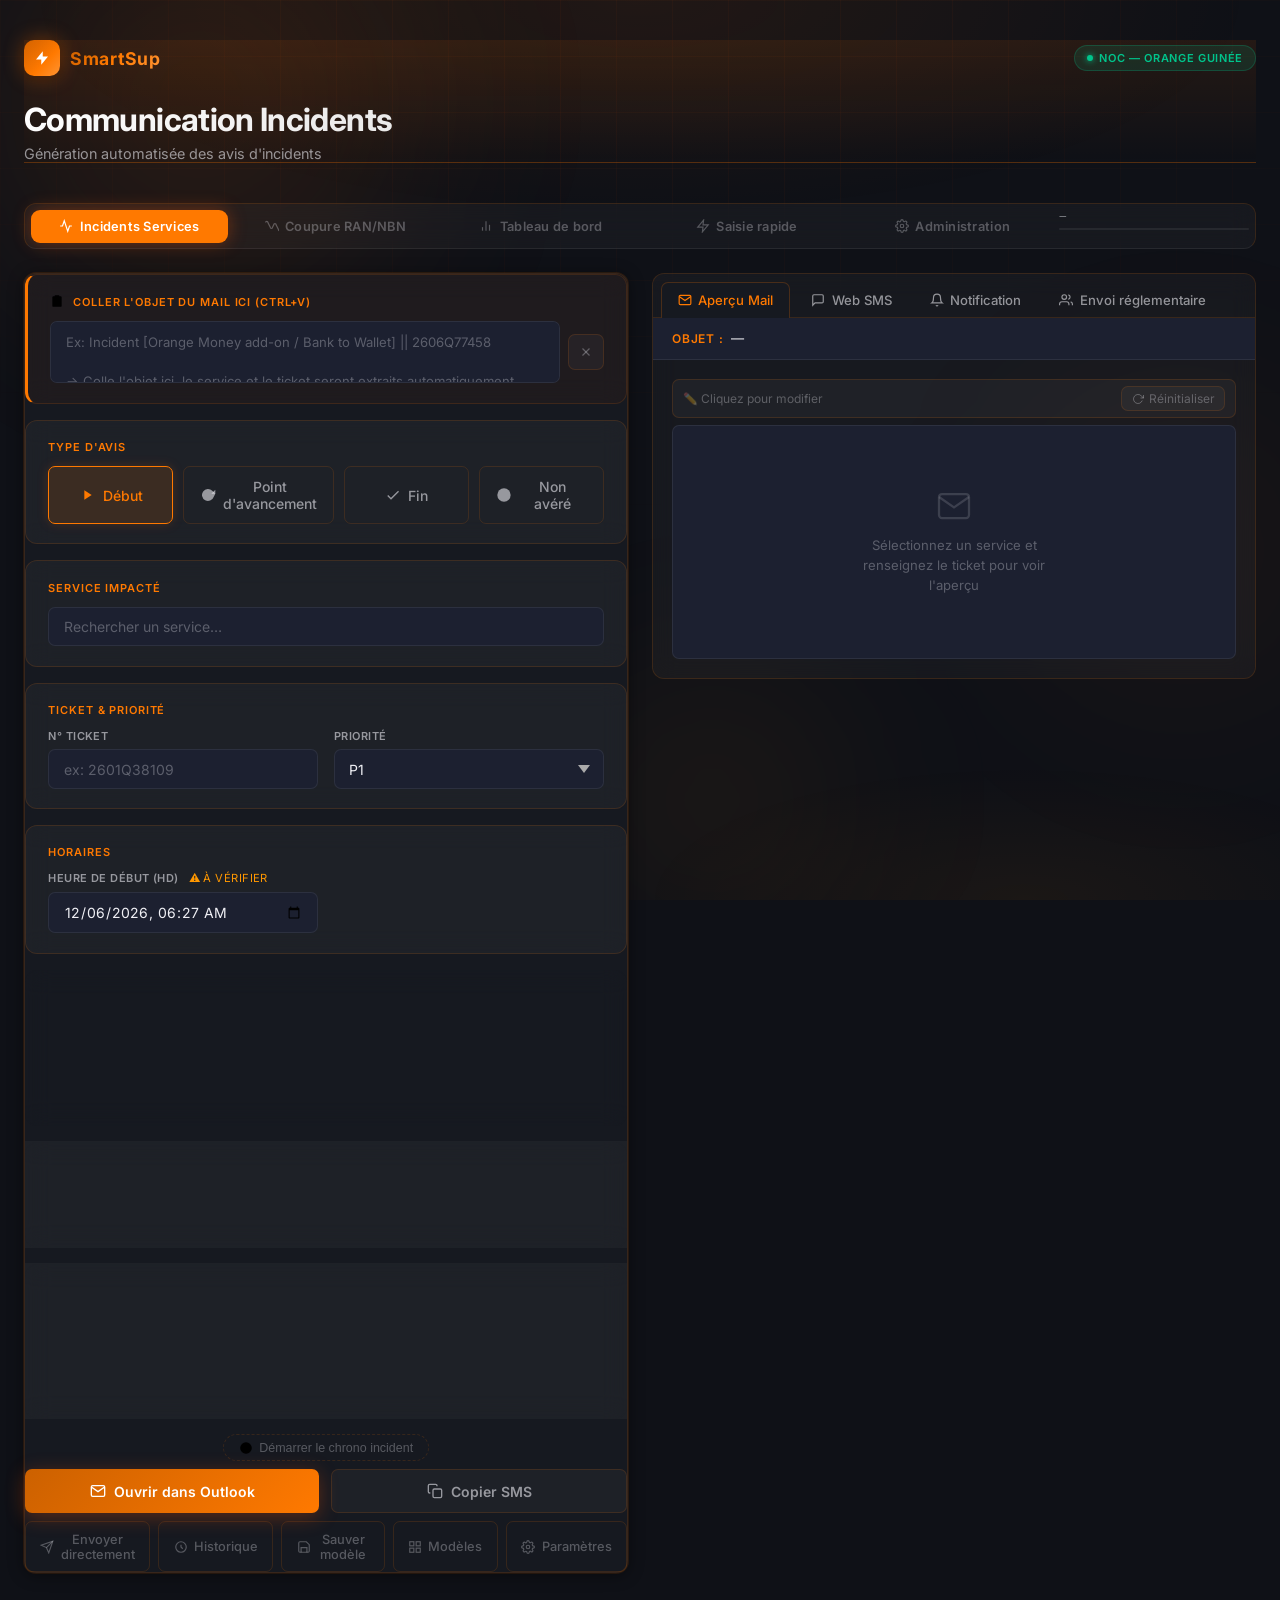
==== commit ae04b68c: "Add local Outlook and EML buttons" ====
--- a/templates/index.html
+++ b/templates/index.html
@@ -148,6 +148,8 @@
             <button class="btn btn-primary" id="sr-btn-enregistrer">Enregistrer l'incident</button>
             <button class="btn" id="sr-btn-copier">Copier le message</button>
             <button class="btn" id="sr-btn-texte">Copier en texte</button>
+            <button class="btn" id="sr-btn-outlook">Ouvrir Outlook local</button>
+            <button class="btn" id="sr-btn-eml">Télécharger .eml</button>
             <button class="btn" id="sr-btn-vider">Vider</button>
           </div>
 
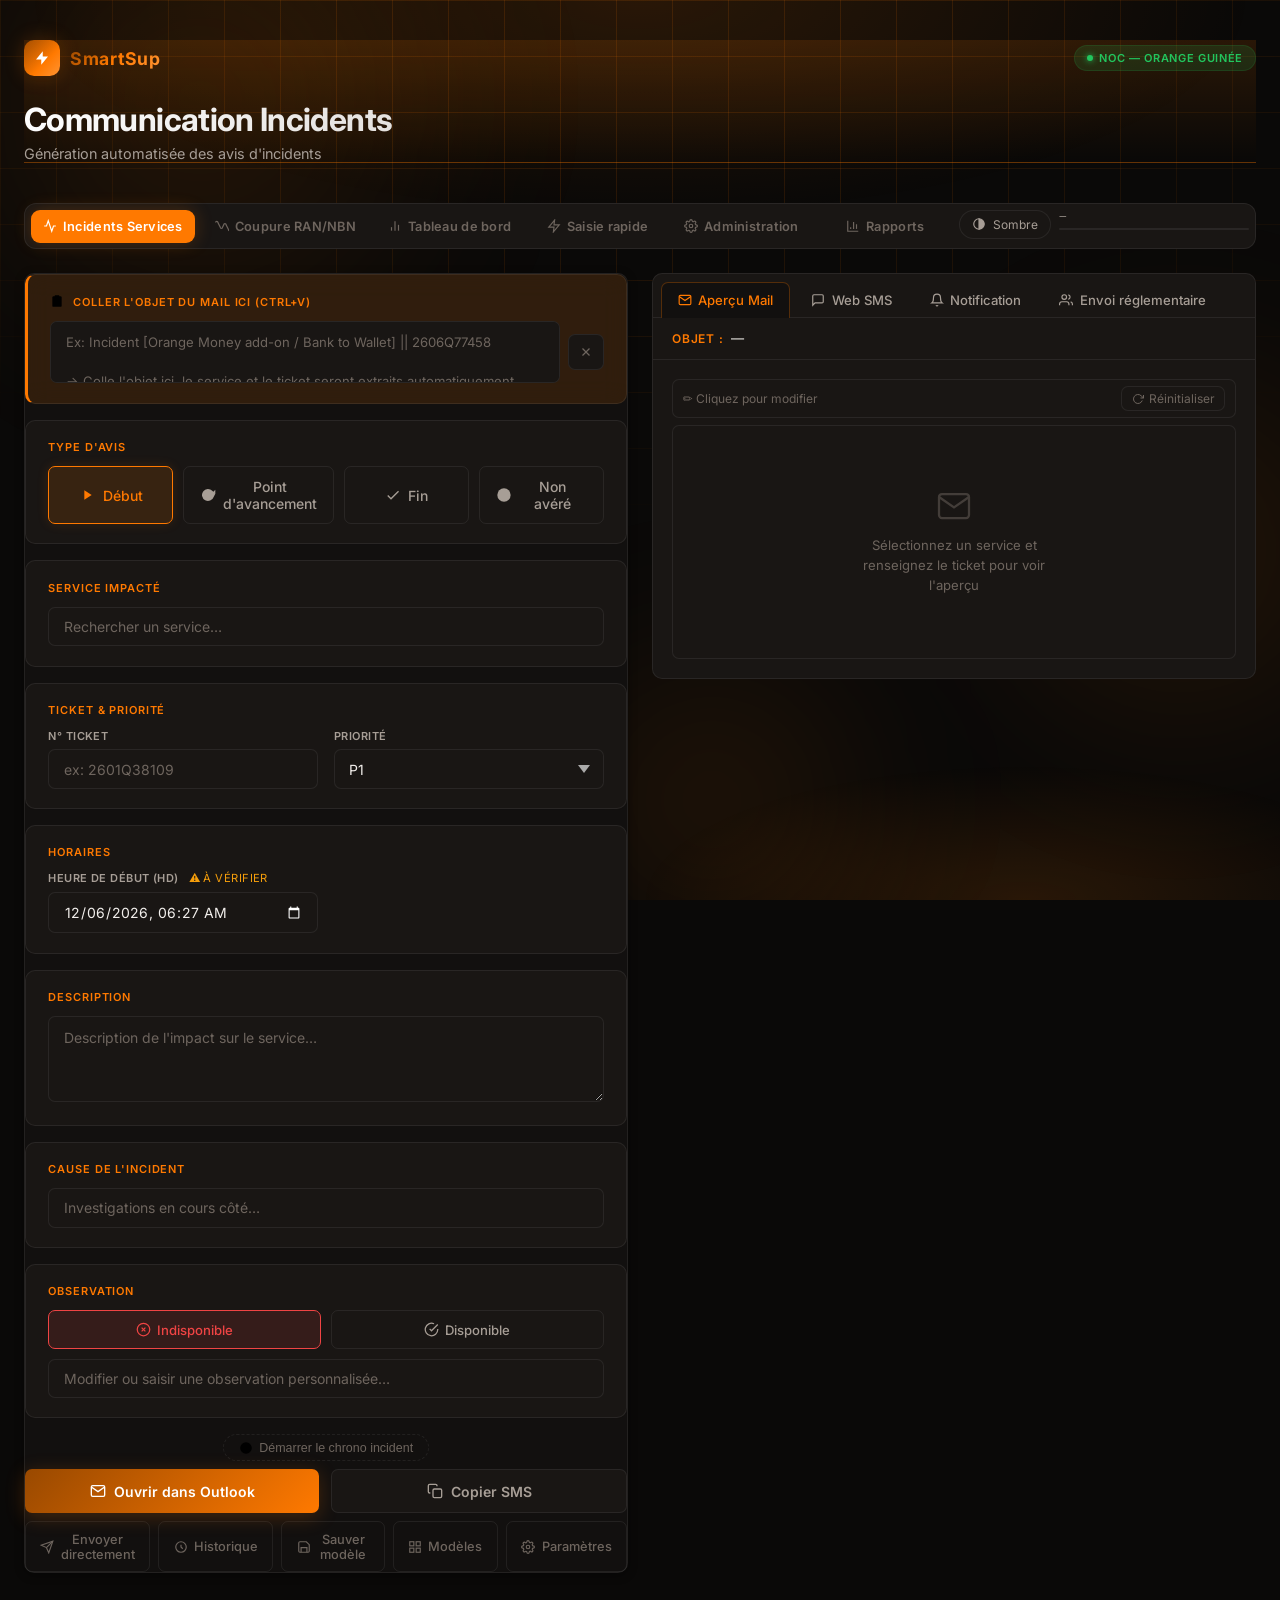
==== commit 7f93b65d: "Initial commit: SmartSup v5 server project" ====
--- a/templates/index.html
+++ b/templates/index.html
@@ -5,7 +5,20 @@
 <meta name="viewport" content="width=device-width, initial-scale=1.0">
 <title>SmartSup — Incidents</title>
 <link href="https://fonts.googleapis.com/css2?family=Space+Grotesk:wght@300;400;500;600;700&family=JetBrains+Mono:wght@400;500&display=swap" rel="stylesheet">
+<link rel="stylesheet" href="/static/theme.css">
 <link rel="stylesheet" href="/static/style.css">
+  <script>
+    // Appliqué avant le rendu : sans cela, la page s'afficherait brièvement
+    // dans le thème par défaut avant de basculer.
+    (function () {
+      try {
+        var t = localStorage.getItem('smartsup-theme') || 'sombre';
+        document.documentElement.setAttribute('data-theme', t);
+      } catch (e) {
+        document.documentElement.setAttribute('data-theme', 'sombre');
+      }
+    })();
+  </script>
 </head>
 <body>
 
@@ -71,6 +84,26 @@
       Administration
     </button>
 
+    <button class="section-tab" id="stab-rapports" onclick="switchSection('rapports')">
+      <svg viewBox="0 0 24 24" width="14" height="14"><path d="M3 3v18h18"/><path d="M18 17V9"/><path d="M13 17V5"/><path d="M8 17v-3"/></svg>
+      Rapports
+    </button>
+
+    <!-- Sélecteur de thème — n'affecte que l'interface. Les e-mails et les
+         rapports conservent leur charte propre (rendus en iframe). -->
+    <div class="theme-zone" id="theme-zone">
+      <button class="theme-declencheur" id="theme-declencheur"
+              aria-haspopup="true" aria-expanded="false" title="Apparence">
+        <svg viewBox="0 0 24 24" fill="none" stroke="currentColor" stroke-width="2"
+             stroke-linecap="round"><circle cx="12" cy="12" r="9"/><path d="M12 3v18"/>
+             <path d="M12 3a9 9 0 0 1 0 18z" fill="currentColor" stroke="none"/></svg>
+        <span id="theme-nom">Sombre</span>
+      </button>
+      <div class="theme-menu" id="theme-menu" role="menu">
+        <div class="theme-menu-titre">Apparence</div>
+      </div>
+    </div>
+
     <!-- Jauge de complétude de la saisie rapide -->
     <div class="sr-jauge" id="sr-jauge" style="margin-left:auto">
       <span class="sr-jauge-texte" id="sr-jauge-texte">—</span>
@@ -98,17 +131,6 @@
          (#FF7900). Ne jamais styler cet aperçu depuis style.css.
          ══════════════════════════════════════════════════════════════════ -->
     <section class="fullwidth-section" id="section-saisie" style="display:none">
-
-      <div class="sr-entete">
-        <div>
-          <p class="sr-kicker">Documentation d'incident</p>
-          <h2 class="sr-titre">Saisie rapide</h2>
-        </div>
-        <div class="sr-etat" id="sr-etat" aria-live="polite">
-          <span class="sr-etat-point"></span>
-          <span id="sr-etat-texte">Avis de début</span>
-        </div>
-      </div>
 
       <div class="sr-grille">
 
@@ -131,25 +153,45 @@
           <div class="sr-rubrique">Compléter <em>02</em></div>
           <div id="sr-formulaire"></div>
 
+          <!-- Preuves : le collage direct reprend le geste déjà pratiqué dans
+               Outlook (Ctrl+V d'une capture), plutôt que d'imposer un
+               parcours d'import de fichier. -->
+          <div class="sr-rubrique">Preuves <em>03</em></div>
+          <div class="sr-preuves" id="sr-preuves" tabindex="0">
+            <div class="sr-preuves-vide" id="sr-preuves-vide">
+              Coller une capture (Ctrl+V) ou déposer une image ici
+            </div>
+            <div class="sr-galerie" id="sr-galerie"></div>
+          </div>
+
         </div>
 
         <!-- ────────────── Volet d'aperçu ────────────── -->
         <div class="sr-volet sr-volet-apercu">
 
-          <div class="sr-rubrique">Aperçu <em>03</em></div>
+          <div class="sr-rubrique">Aperçu <em>04</em></div>
+
+          <!-- Les trois sorties dérivées (SMS, rapport, ligne de suivi)
+               remplacent l'outil autonome Web_SMS_Sup : elles sont produites
+               depuis les données structurées, sans analyse de texte. -->
+          <div class="sr-sorties" id="sr-sorties">
+            <button class="sr-sortie actif" data-s="mail">E-mail</button>
+            <button class="sr-sortie" data-s="sms">SMS</button>
+            <button class="sr-sortie" data-s="rapport">Rapport court</button>
+            <button class="sr-sortie" data-s="ligne">Ligne de suivi</button>
+          </div>
 
           <div class="sr-enveloppe" id="sr-enveloppe"></div>
 
           <!-- Rendu serveur : iframe isolée pour que le thème de
                l'application ne puisse pas contaminer la charte e-mail -->
           <iframe id="sr-apercu" class="sr-apercu" title="Aperçu du message"></iframe>
+          <pre class="sr-texte" id="sr-texte" style="display:none"></pre>
 
           <div class="sr-actions">
             <button class="btn btn-primary" id="sr-btn-enregistrer">Enregistrer l'incident</button>
             <button class="btn" id="sr-btn-copier">Copier le message</button>
             <button class="btn" id="sr-btn-texte">Copier en texte</button>
-            <button class="btn" id="sr-btn-outlook">Ouvrir Outlook local</button>
-            <button class="btn" id="sr-btn-eml">Télécharger .eml</button>
             <button class="btn" id="sr-btn-vider">Vider</button>
           </div>
 
@@ -195,6 +237,36 @@
           </div>
         </div>
       </div>
+
+    </section>
+
+    <!-- ══════════════════════════════════════════════════════════════════════
+         RAPPORTS — fin de shift, hebdomadaire, mensuel
+
+         Les trois rapports sont générés par le serveur depuis les incidents
+         déjà documentés : aucune ressaisie. Le rendu est affiché dans une
+         iframe pour rester isolé du thème de l'application — ce document
+         circule par e-mail et sur papier, il a sa propre mise en forme.
+         ═══════════════════════════════════════════════════════════════════ -->
+    <section class="fullwidth-section" id="section-rapports" style="display:none">
+
+      <div class="rap-entete">
+        <div class="rap-onglets">
+          <button class="rap-onglet actif" data-r="shift">Fin de shift</button>
+          <button class="rap-onglet" data-r="hebdomadaire">Hebdomadaire</button>
+          <button class="rap-onglet" data-r="mensuel">Mensuel</button>
+        </div>
+        <div class="rap-outils">
+          <input type="date" id="rap-date" title="Régénérer un rapport passé">
+          <button class="btn" id="rap-btn-actualiser">Actualiser</button>
+          <button class="btn" id="rap-btn-imprimer">Imprimer</button>
+          <button class="btn" id="rap-btn-excel">Exporter Excel</button>
+          <button class="btn btn-primary" id="rap-btn-mail">Envoyer par mail</button>
+        </div>
+      </div>
+
+      <div class="rap-indicateurs" id="rap-indicateurs"></div>
+      <iframe id="rap-rendu" class="rap-rendu" title="Rapport"></iframe>
 
     </section>
 
--- a/static/theme.css
+++ b/static/theme.css
@@ -0,0 +1,506 @@
+/* ══════════════════════════════════════════════════════════════════════════
+   DESIGN SYSTEM SMARTSUP — jetons et thèmes
+   ══════════════════════════════════════════════════════════════════════════
+
+   PÉRIMÈTRE : ce fichier ne concerne QUE l'interface de l'application.
+
+     Application  → ce fichier                    thèmes commutables
+     E-mails      → db/api_v5.py                  #FF6D00, Times New Roman
+     Rapports     → db/rapports.py                neutre, Arial, imprimable
+
+   Les e-mails et les rapports sont rendus dans des iframes : aucune règle
+   d'ici ne peut les atteindre. Cette séparation est vérifiée par les tests
+   (`TestChartesSeparees`) et ne doit pas être contournée.
+
+   ──────────────────────────────────────────────────────────────────────────
+   PRINCIPE
+
+   Deux niveaux de jetons, jamais mélangés :
+
+     1. PRIMITIFS  — la palette brute (--o-500, --gris-800…). Ne jamais les
+        utiliser directement dans un composant.
+     2. SÉMANTIQUES — le rôle (--fond, --texte, --critique…). C'est ce que
+        les composants consomment.
+
+   Un thème ne redéfinit que les jetons sémantiques. Aucun composant n'a
+   donc besoin d'être réécrit pour qu'un nouveau thème fonctionne.
+
+   ──────────────────────────────────────────────────────────────────────────
+   THÈMES
+
+     [data-theme="clair"]   Mode Clair    — journée, SaaS moderne
+     [data-theme="sombre"]  Mode Sombre   — usage prolongé en NOC
+     [data-theme="furtif"]  Mode Furtif   — supervision nocturne, luminosité
+                                            minimale, orange très discret
+     [data-theme="noc"]     Mode NOC      — grand écran, états très lisibles
+
+   Le mode « Automatique » applique clair ou sombre selon le système
+   d'exploitation (voir la règle prefers-color-scheme en fin de fichier).
+   ═══════════════════════════════════════════════════════════════════════ */
+
+
+/* ══════════════════════════════════════════════════════════════════════════
+   1. PRIMITIFS — palette brute
+   ═══════════════════════════════════════════════════════════════════════ */
+:root {
+  /* Orange de marque Orange Guinée (identité fournie) */
+  --o-50:  #FFF4EA;
+  --o-100: #FFE4CC;
+  --o-200: #FFC999;
+  --o-300: #FFAF66;
+  --o-400: #FF9433;
+  --o-500: #FF7900;   /* couleur de marque */
+  --o-600: #E56D00;
+  --o-700: #CC6100;
+  --o-800: #994900;
+  --o-900: #663000;
+
+  /* Neutres — légèrement réchauffés pour s'accorder à l'orange */
+  --n-0:   #FFFFFF;
+  --n-25:  #FCFBFA;
+  --n-50:  #F7F5F3;
+  --n-100: #EFECE9;
+  --n-200: #E2DDD8;
+  --n-300: #C8C1BA;
+  --n-400: #9C948C;
+  --n-500: #736B64;
+  --n-600: #554E48;
+  --n-700: #3A342F;
+  --n-750: #2C2724;
+  --n-800: #211D1A;
+  --n-850: #191614;
+  --n-900: #12100F;
+  --n-950: #0A0908;
+  --n-1000:#000000;
+
+  /* États — trois intensités par état, pour couvrir tous les thèmes */
+  /* --vert-vif et --ambre-vif sont volontairement sombres : ils ne servent
+     que sur fond clair, où les teintes moyennes tombent sous le seuil de
+     contraste (l'ambre #D97706 n'atteignait que 2.93). */
+  --vert-vif:      #15803D;  --vert-moyen:  #22C55E;  --vert-doux:  #4ADE80;
+  --ambre-vif:     #B45309;  --ambre-moyen: #F59E0B;  --ambre-doux: #FBBF24;
+  --rouge-vif:     #DC2626;  --rouge-moyen: #EF4444;  --rouge-doux: #F87171;
+  --bleu-vif:      #2563EB;  --bleu-moyen:  #3B82F6;  --bleu-doux:  #60A5FA;
+
+  /* Variantes désaturées, réservées au mode furtif */
+  --vert-terne:  #4A7C59;
+  --ambre-terne: #8A7040;
+  --rouge-terne: #8C4A4A;
+  --bleu-terne:  #4A5F7C;
+
+  /* Typographie */
+  --police:      'Inter', system-ui, -apple-system, 'Segoe UI', Roboto, sans-serif;
+  --police-mono: 'JetBrains Mono', ui-monospace, 'SF Mono', Menlo, Consolas, monospace;
+
+  /* Échelle typographique */
+  --t-2xs: 10px;  --t-xs: 11px;   --t-sm: 12px;    --t-base: 13px;
+  --t-md:  14px;  --t-lg: 16px;   --t-xl: 20px;    --t-2xl: 26px;
+
+  /* Rayons */
+  --r-xs: 4px;  --r-sm: 7px;  --r: 10px;  --r-lg: 14px;  --r-full: 100px;
+
+  /* Espacements */
+  --e-1: 4px;  --e-2: 8px;  --e-3: 12px;  --e-4: 16px;
+  --e-5: 22px; --e-6: 30px; --e-7: 40px;
+
+  /* Durées d'animation — discrètes, jamais décoratives */
+  --duree-rapide: .12s;
+  --duree:        .18s;
+  --duree-theme:  .25s;
+}
+
+
+/* ══════════════════════════════════════════════════════════════════════════
+   2. THÈME SOMBRE — défaut
+   Usage prolongé en salle de supervision. Contrastes propres, peu de
+   dégradés, orange qui attire l'œil sans agresser.
+   ═══════════════════════════════════════════════════════════════════════ */
+:root,
+[data-theme="sombre"] {
+  color-scheme: dark;
+
+  /* Surfaces, du plus profond au plus proéminent */
+  --fond:          var(--n-950);
+  --surface:       var(--n-900);
+  --surface-2:     var(--n-850);
+  --surface-3:     var(--n-800);
+  --surface-haute: var(--n-750);
+
+  /* Texte, par ordre d'importance */
+  --texte:      #F2EFEC;
+  --texte-2:    #A79E96;
+  --texte-3:    #6E655E;
+
+  /* Traits */
+  --trait:      rgba(255, 255, 255, .07);
+  --trait-fort: rgba(255, 255, 255, .13);
+  --trait-accent: rgba(255, 121, 0, .28);
+
+  /* Accent */
+  --accent:            var(--o-500);
+  --accent-clair:      var(--o-400);
+  --accent-sourd:      var(--o-800);
+  --accent-texte:      var(--o-400);
+  --accent-contraste:  #000000;
+  --accent-voile:      rgba(255, 121, 0, .13);
+  --accent-halo:       rgba(255, 121, 0, .22);
+
+  /* États sémantiques */
+  --succes:  var(--vert-moyen);   --succes-voile:  rgba(34, 197, 94, .13);
+  --alerte:  var(--ambre-moyen);  --alerte-voile:  rgba(245, 158, 11, .13);
+  --critique: var(--rouge-moyen); --critique-voile: rgba(239, 68, 68, .13);
+  --info:    var(--bleu-moyen);   --info-voile:    rgba(59, 130, 246, .13);
+  --neutre:  var(--n-400);        --neutre-voile:  rgba(156, 148, 140, .11);
+
+  /* Profondeur — très légère, jamais de grosses ombres */
+  --ombre-1: 0 1px 2px rgba(0, 0, 0, .35);
+  --ombre-2: 0 2px 10px rgba(0, 0, 0, .40);
+  --ombre-3: 0 16px 44px rgba(0, 0, 0, .55);
+
+  /* Zone de saisie attendue (champ obligatoire encore vide) */
+  --attente-fond: #1C1005;
+
+  /* Fond de la feuille d'aperçu : toujours blanc, quel que soit le thème */
+  --papier: #FFFFFF;
+}
+
+
+/* ══════════════════════════════════════════════════════════════════════════
+   3. THÈME CLAIR
+   Interface lumineuse et aérée, proche d'un SaaS moderne. L'orange reste un
+   accent : aucun grand aplat orange.
+   ═══════════════════════════════════════════════════════════════════════ */
+[data-theme="clair"] {
+  color-scheme: light;
+
+  --fond:          var(--n-50);
+  --surface:       var(--n-0);
+  --surface-2:     var(--n-25);
+  --surface-3:     var(--n-100);
+  --surface-haute: var(--n-0);
+
+  --texte:      #1B1815;
+  --texte-2:    #5F574F;
+  --texte-3:    #938A82;
+
+  --trait:      rgba(0, 0, 0, .09);
+  --trait-fort: rgba(0, 0, 0, .16);
+  --trait-accent: rgba(255, 121, 0, .35);
+
+  --accent:            var(--o-500);
+  --accent-clair:      var(--o-600);
+  --accent-sourd:      var(--o-200);
+  --accent-texte:      var(--o-700);   /* lisible sur fond clair */
+  --accent-contraste:  #FFFFFF;
+  --accent-voile:      rgba(255, 121, 0, .10);
+  --accent-halo:       rgba(255, 121, 0, .18);
+
+  /* Teintes vives : meilleur contraste sur fond clair */
+  --succes:  var(--vert-vif);    --succes-voile:  rgba(22, 163, 74, .10);
+  --alerte:  var(--ambre-vif);   --alerte-voile:  rgba(217, 119, 6, .10);
+  --critique: var(--rouge-vif);  --critique-voile: rgba(220, 38, 38, .09);
+  --info:    var(--bleu-vif);    --info-voile:    rgba(37, 99, 235, .09);
+  --neutre:  var(--n-500);       --neutre-voile:  rgba(115, 107, 100, .09);
+
+  --ombre-1: 0 1px 2px rgba(28, 25, 23, .06);
+  --ombre-2: 0 2px 10px rgba(28, 25, 23, .08);
+  --ombre-3: 0 14px 38px rgba(28, 25, 23, .12);
+
+  --attente-fond: #FFF8F0;
+  --papier: #FFFFFF;
+}
+
+
+/* ══════════════════════════════════════════════════════════════════════════
+   4. THÈME FURTIF
+   Supervision nocturne. L'interface doit s'effacer pour ne laisser lisibles
+   que les informations. Luminosité minimale, orange très discret, états
+   désaturés — mais un incident critique reste identifiable au premier coup
+   d'œil, c'est la contrainte non négociable de ce thème.
+   ═══════════════════════════════════════════════════════════════════════ */
+[data-theme="furtif"] {
+  color-scheme: dark;
+
+  --fond:          #050505;
+  --surface:       #0A0A0A;
+  --surface-2:     #0F0F0F;
+  --surface-3:     #141414;
+  --surface-haute: #191919;
+
+  /* Texte volontairement adouci : pas de blanc pur la nuit.
+     --texte-2 a été remonté de #7A736D à #857E77 : la valeur initiale
+     tombait à 4.37 de contraste, sous le seuil WCAG de 4.5. Le mode furtif
+     doit rester sobre, pas illisible. */
+  --texte:      #B8B2AC;
+  --texte-2:    #8B847D;
+  --texte-3:    #5A544E;
+
+  --trait:      rgba(255, 255, 255, .045);
+  --trait-fort: rgba(255, 255, 255, .09);
+  --trait-accent: rgba(204, 97, 0, .22);
+
+  /* Orange nettement retenu */
+  --accent:            var(--o-800);
+  --accent-clair:      var(--o-700);
+  --accent-sourd:      var(--o-900);
+  --accent-texte:      var(--o-700);
+  --accent-contraste:  #0A0A0A;
+  --accent-voile:      rgba(153, 73, 0, .16);
+  --accent-halo:       rgba(153, 73, 0, .12);
+
+  /* États désaturés — mais toujours distinguables entre eux */
+  --succes:  var(--vert-terne);   --succes-voile:  rgba(74, 124, 89, .12);
+  --alerte:  var(--ambre-terne);  --alerte-voile:  rgba(138, 112, 64, .12);
+  --critique: var(--rouge-terne); --critique-voile: rgba(140, 74, 74, .14);
+  --info:    var(--bleu-terne);   --info-voile:    rgba(74, 95, 124, .12);
+  --neutre:  #4E4842;             --neutre-voile:  rgba(78, 72, 66, .12);
+
+  /* Aucune ombre portée : elles créent du contraste inutile la nuit */
+  --ombre-1: none;
+  --ombre-2: none;
+  --ombre-3: 0 10px 30px rgba(0, 0, 0, .6);
+
+  --attente-fond: #120A03;
+  --papier: #FFFFFF;
+}
+
+
+/* ══════════════════════════════════════════════════════════════════════════
+   5. THÈME NOC
+   Écran de supervision, lu de loin. États très saturés et très lisibles,
+   hiérarchie renforcée. C'est le seul thème où les couleurs d'état priment
+   volontairement sur la sobriété.
+   ═══════════════════════════════════════════════════════════════════════ */
+[data-theme="noc"] {
+  color-scheme: dark;
+
+  --fond:          #06080B;
+  --surface:       #0C1016;
+  --surface-2:     #121820;
+  --surface-3:     #1A222C;
+  --surface-haute: #222C38;
+
+  --texte:      #FFFFFF;
+  --texte-2:    #A8B4C2;
+  --texte-3:    #6B7885;
+
+  --trait:      rgba(168, 180, 194, .12);
+  --trait-fort: rgba(168, 180, 194, .22);
+  --trait-accent: rgba(255, 121, 0, .40);
+
+  --accent:            var(--o-500);
+  --accent-clair:      var(--o-300);
+  --accent-sourd:      var(--o-700);
+  --accent-texte:      var(--o-300);
+  --accent-contraste:  #000000;
+  --accent-voile:      rgba(255, 121, 0, .16);
+  --accent-halo:       rgba(255, 121, 0, .34);
+
+  /* États lumineux, lisibles à plusieurs mètres */
+  --succes:  var(--vert-doux);    --succes-voile:  rgba(74, 222, 128, .16);
+  --alerte:  var(--ambre-doux);   --alerte-voile:  rgba(251, 191, 36, .16);
+  --critique: var(--rouge-doux);  --critique-voile: rgba(248, 113, 113, .18);
+  --info:    var(--bleu-doux);    --info-voile:    rgba(96, 165, 250, .16);
+  --neutre:  #6B7885;             --neutre-voile:  rgba(107, 120, 133, .14);
+
+  --ombre-1: 0 1px 3px rgba(0, 0, 0, .5);
+  --ombre-2: 0 3px 14px rgba(0, 0, 0, .55);
+  --ombre-3: 0 18px 50px rgba(0, 0, 0, .7);
+
+  --attente-fond: #1E1206;
+  --papier: #FFFFFF;
+
+  /* Lecture à distance : typographie légèrement agrandie */
+  --t-sm: 13px;  --t-base: 14px;  --t-md: 15px;  --t-lg: 18px;
+}
+
+
+/* ══════════════════════════════════════════════════════════════════════════
+   6. MODE AUTOMATIQUE
+   Suit le réglage du système d'exploitation. N'agit que si l'utilisateur n'a
+   pas choisi de thème explicite (attribut data-theme absent ou « auto »).
+   ═══════════════════════════════════════════════════════════════════════ */
+@media (prefers-color-scheme: light) {
+  [data-theme="auto"] {
+    color-scheme: light;
+
+    --fond:          var(--n-50);
+    --surface:       var(--n-0);
+    --surface-2:     var(--n-25);
+    --surface-3:     var(--n-100);
+    --surface-haute: var(--n-0);
+
+    --texte:   #1B1815;
+    --texte-2: #5F574F;
+    --texte-3: #938A82;
+
+    --trait:        rgba(0, 0, 0, .09);
+    --trait-fort:   rgba(0, 0, 0, .16);
+    --trait-accent: rgba(255, 121, 0, .35);
+
+    --accent-clair:     var(--o-600);
+    --accent-sourd:     var(--o-200);
+    --accent-texte:     var(--o-700);
+    --accent-contraste: #FFFFFF;
+    --accent-voile:     rgba(255, 121, 0, .10);
+    --accent-halo:      rgba(255, 121, 0, .18);
+
+    --succes:   var(--vert-vif);   --succes-voile:   rgba(22, 163, 74, .10);
+    --alerte:   var(--ambre-vif);  --alerte-voile:   rgba(217, 119, 6, .10);
+    --critique: var(--rouge-vif);  --critique-voile: rgba(220, 38, 38, .09);
+    --info:     var(--bleu-vif);   --info-voile:     rgba(37, 99, 235, .09);
+    --neutre:   var(--n-500);      --neutre-voile:   rgba(115, 107, 100, .09);
+
+    --ombre-1: 0 1px 2px rgba(28, 25, 23, .06);
+    --ombre-2: 0 2px 10px rgba(28, 25, 23, .08);
+    --ombre-3: 0 14px 38px rgba(28, 25, 23, .12);
+
+    --attente-fond: #FFF8F0;
+  }
+}
+
+
+/* ══════════════════════════════════════════════════════════════════════════
+   7. TRANSITION DE THÈME
+   Une seule transition, courte, sur les propriétés colorimétriques. Elle est
+   posée le temps du basculement puis retirée par le script : sans cela, elle
+   ralentirait aussi les interactions courantes.
+   ═══════════════════════════════════════════════════════════════════════ */
+.bascule-theme,
+.bascule-theme *,
+.bascule-theme *::before,
+.bascule-theme *::after {
+  transition: background-color var(--duree-theme) ease,
+              border-color var(--duree-theme) ease,
+              color var(--duree-theme) ease,
+              box-shadow var(--duree-theme) ease !important;
+}
+
+@media (prefers-reduced-motion: reduce) {
+  .bascule-theme,
+  .bascule-theme *,
+  .bascule-theme *::before,
+  .bascule-theme *::after {
+    transition: none !important;
+  }
+}
+
+
+/* ══════════════════════════════════════════════════════════════════════════
+   8. ÉTATS D'INCIDENT
+   Jamais la couleur seule : chaque état porte aussi une pastille de forme
+   distincte et un libellé. Un daltonien doit pouvoir les différencier.
+   ═══════════════════════════════════════════════════════════════════════ */
+.etat {
+  display: inline-flex; align-items: center; gap: 6px;
+  padding: 3px 10px 3px 8px;
+  border-radius: var(--r-full);
+  font-size: var(--t-xs); font-weight: 600;
+  letter-spacing: .02em; white-space: nowrap;
+  border: 1px solid transparent;
+}
+.etat-pastille {
+  width: 7px; height: 7px; flex-shrink: 0;
+  background: currentColor;
+}
+
+/* La forme distingue l'état même sans perception de la couleur */
+.etat-critique .etat-pastille { border-radius: 1px; transform: rotate(45deg); }  /* losange */
+.etat-encours  .etat-pastille { border-radius: 50%; }                            /* cercle */
+.etat-attente  .etat-pastille { border-radius: 50%; background: transparent;
+                                 box-shadow: inset 0 0 0 2px currentColor; }      /* anneau */
+.etat-resolu   .etat-pastille { border-radius: 50%; }                            /* cercle plein */
+.etat-neutre   .etat-pastille { border-radius: 1px; }                            /* carré */
+
+.etat-critique { color: var(--critique); background: var(--critique-voile);
+                 border-color: color-mix(in srgb, var(--critique) 30%, transparent); }
+.etat-encours  { color: var(--accent-texte); background: var(--accent-voile);
+                 border-color: var(--trait-accent); }
+.etat-attente  { color: var(--alerte); background: var(--alerte-voile);
+                 border-color: color-mix(in srgb, var(--alerte) 30%, transparent); }
+.etat-resolu   { color: var(--succes); background: var(--succes-voile);
+                 border-color: color-mix(in srgb, var(--succes) 30%, transparent); }
+.etat-neutre   { color: var(--neutre); background: var(--neutre-voile);
+                 border-color: var(--trait); }
+
+/* Battement très discret, réservé aux incidents réellement actifs */
+.etat-critique.actif .etat-pastille,
+.etat-encours.actif  .etat-pastille {
+  animation: battement 2.4s ease-in-out infinite;
+}
+@keyframes battement {
+  0%, 100% { opacity: 1; }
+  50%      { opacity: .35; }
+}
+@media (prefers-reduced-motion: reduce) {
+  .etat .etat-pastille { animation: none !important; }
+}
+
+
+/* ══════════════════════════════════════════════════════════════════════════
+   9. SÉLECTEUR DE THÈME
+   ═══════════════════════════════════════════════════════════════════════ */
+.theme-zone { position: relative; }
+
+.theme-declencheur {
+  display: inline-flex; align-items: center; gap: 7px;
+  padding: 6px 12px; cursor: pointer;
+  background: var(--surface-2); color: var(--texte-2);
+  border: 1px solid var(--trait); border-radius: var(--r-full);
+  font-family: var(--police); font-size: var(--t-sm);
+  transition: color var(--duree), border-color var(--duree);
+}
+.theme-declencheur:hover { color: var(--texte); border-color: var(--trait-fort); }
+.theme-declencheur svg { width: 14px; height: 14px; flex-shrink: 0; }
+
+.theme-menu {
+  position: absolute; right: 0; top: calc(100% + 8px); z-index: 300;
+  min-width: 208px; padding: 6px;
+  background: var(--surface-haute);
+  border: 1px solid var(--trait-fort); border-radius: var(--r);
+  box-shadow: var(--ombre-3);
+  display: none;
+}
+.theme-menu.ouvert { display: block; }
+.theme-menu-titre {
+  padding: 7px 10px 8px;
+  font-size: var(--t-2xs); letter-spacing: .14em; text-transform: uppercase;
+  color: var(--texte-3); font-weight: 700;
+}
+.theme-option {
+  display: flex; align-items: center; gap: 10px; width: 100%;
+  padding: 9px 10px; cursor: pointer; text-align: left;
+  background: none; border: 0; border-radius: var(--r-sm);
+  color: var(--texte-2); font-family: var(--police); font-size: var(--t-base);
+  transition: background var(--duree-rapide), color var(--duree-rapide);
+}
+.theme-option:hover { background: var(--surface-3); color: var(--texte); }
+.theme-option.actif { color: var(--accent-texte); background: var(--accent-voile); }
+.theme-option-glyphe { width: 16px; text-align: center; flex-shrink: 0; }
+.theme-option-nom { flex: 1; }
+.theme-option-detail {
+  display: block; font-size: var(--t-xs); color: var(--texte-3); margin-top: 1px;
+}
+.theme-option.actif .theme-option-detail { color: var(--accent-texte); opacity: .75; }
+
+/* Aperçu de l'ambiance : trois pastilles reprenant les surfaces du thème */
+.theme-apercu { display: flex; gap: 2px; flex-shrink: 0; }
+.theme-apercu span {
+  width: 8px; height: 14px; border-radius: 2px;
+  border: 1px solid rgba(128, 128, 128, .35);
+}
+.tap-clair-1  { background: #F7F5F3; }
+.tap-clair-2  { background: #FFFFFF; }
+.tap-clair-3  { background: #FF7900; }
+.tap-sombre-1 { background: #0A0908; }
+.tap-sombre-2 { background: #191614; }
+.tap-sombre-3 { background: #FF7900; }
+.tap-furtif-1 { background: #050505; }
+.tap-furtif-2 { background: #0F0F0F; }
+.tap-furtif-3 { background: #994900; }
+.tap-noc-1    { background: #06080B; }
+.tap-noc-2    { background: #121820; }
+.tap-noc-3    { background: #FF7900; }
+.tap-auto-1   { background: #F7F5F3; }
+.tap-auto-2   { background: #191614; }
+.tap-auto-3   { background: #FF7900; }
--- a/static/style.css
+++ b/static/style.css
@@ -16,69 +16,55 @@
    L'aperçu de message affiché dans l'interface est un rendu du serveur
    inséré dans une iframe : ce fichier ne peut pas l'atteindre.
    ═══════════════════════════════════════════════════════════════════════ */
+/* Les jetons de couleur vivent désormais dans theme.css.
+   Les alias ci-dessous permettent aux règles historiques de continuer à
+   fonctionner en consommant les jetons sémantiques du thème actif. */
 :root {
-  /* Orange de marque — identité de l'application */
-  --orange:        #FF7900;
-  --orange-light:  #FF9433;
-  --orange-dark:   #CC6100;
-  --orange-dim:    rgba(255,121,0,0.13);
-  --orange-glow:   rgba(255,121,0,0.28);
-  --orange-border: rgba(255,121,0,0.22);
-
-  /* Nuancier complet de l'identité fournie */
-  --o-50:  #FFE4CC;
-  --o-100: #FFC999;
-  --o-200: #FFAF66;
-  --o-300: #FF9433;
-  --o-500: #FF7900;
-  --o-600: #CC6100;
-  --o-700: #994900;
-  --o-800: #663000;
-
-  /* Surfaces — fond sombre professionnel */
-  --bg:            #0F1117;
-  --surface-0:     #0F1117;
-  --surface-1:     #161920;
-  --surface-2:     #1C2030;
-  --surface-3:     #222638;
-
-  /* Glass / transparence */
-  --glass:         rgba(255,255,255,0.035);
-  --glass-hover:   rgba(255,255,255,0.065);
-
-  /* Bordures */
-  --border:        rgba(255,121,0,0.14);
-  --border-soft:   rgba(255,255,255,0.07);
-  --border-focus:  rgba(255,121,0,0.55);
-
-  /* Texte */
-  --text:          #F0F0F5;
-  --text-2:        rgba(240,240,245,0.58);
-  --text-3:        rgba(240,240,245,0.30);
-
-  /* Sémantique */
-  --amber:         #FFA726;
-  --amber-dim:     rgba(255,167,38,0.14);
-  --green:         #00C48C;
-  --green-dim:     rgba(0,196,140,0.13);
-  --red:           #FF3D57;
-  --red-dim:       rgba(255,61,87,0.13);
-  --blue:          #4A9EFF;
-  --blue-dim:      rgba(74,158,255,0.13);
-
-  /* Typographie */
-  --mono:          'JetBrains Mono', 'Fira Code', monospace;
-  --sans:          'Inter', 'Space Grotesk', sans-serif;
-
-  /* Rayon */
-  --r:             12px;
-  --r-sm:          7px;
-  --r-lg:          18px;
-
-  /* Ombres */
-  --shadow-card:   0 2px 16px rgba(0,0,0,0.45), 0 0 0 1px var(--border);
-  --shadow-modal:  0 8px 48px rgba(0,0,0,0.65), 0 0 0 1px var(--orange-border);
-  --shadow-btn:    0 4px 24px rgba(255,109,0,0.35);
+  /* Alias de compatibilité — pointent vers les jetons du thème */
+  --orange:        var(--accent);
+  --orange-light:  var(--accent-clair);
+  --orange-dark:   var(--accent-sourd);
+  --orange-dim:    var(--accent-voile);
+  --orange-glow:   var(--accent-halo);
+  --orange-border: var(--trait-accent);
+
+  --bg:            var(--fond);
+  --surface-0:     var(--fond);
+  --surface-1:     var(--surface);
+  /* Note : --surface-2 et --surface-3 sont déjà définis par le thème.
+     On ne les redéfinit pas ici pour ne pas créer de référence circulaire. */
+  --glass:         var(--surface-2);
+  --glass-hover:   var(--surface-3);
+
+  --border:        var(--trait);
+  --border-soft:   var(--trait);
+  --border-focus:  var(--accent);
+
+  --text:          var(--texte);
+  --text-2:        var(--texte-2);
+  --text-3:        var(--texte-3);
+  --text-dim:      var(--texte-3);
+
+  --amber:         var(--alerte);
+  --amber-dim:     var(--alerte-voile);
+  --green:         var(--succes);
+  --green-dim:     var(--succes-voile);
+  --red:           var(--critique);
+  --red-dim:       var(--critique-voile);
+  --blue:          var(--info);
+  --blue-dim:      var(--info-voile);
+
+  --mono:          var(--police-mono);
+  --sans:          var(--police);
+
+
+  --shadow-card:   var(--ombre-2);
+  --shadow-modal:  var(--ombre-3);
+  --shadow-btn:    var(--ombre-2);
+
+  /* Voiles neutres, valables dans tous les thèmes */
+  --voile-modal:    rgba(0, 0, 0, .68);
+  --ombre-diffuse:  rgba(0, 0, 0, .10);
 }
 
 *, *::before, *::after { box-sizing: border-box; margin: 0; padding: 0; }
@@ -103,17 +89,17 @@
 }
 .orb-1 {
   width: 600px; height: 600px; top: -200px; left: -100px;
-  background: radial-gradient(circle, rgba(255,109,0,0.14) 0%, transparent 70%);
+  background: radial-gradient(circle, var(--accent-voile) 0%, transparent 70%);
   animation-duration: 14s;
 }
 .orb-2 {
   width: 500px; height: 500px; top: 300px; right: -150px;
-  background: radial-gradient(circle, rgba(255,109,0,0.06) 0%, transparent 70%);
+  background: radial-gradient(circle, var(--accent-voile) 0%, transparent 70%);
   animation-duration: 18s; animation-delay: -6s;
 }
 .orb-3 {
   width: 400px; height: 400px; bottom: -100px; left: 40%;
-  background: radial-gradient(circle, rgba(255,140,0,0.08) 0%, transparent 70%);
+  background: radial-gradient(circle, var(--accent-voile) 0%, transparent 70%);
   animation-duration: 20s; animation-delay: -10s;
 }
 @keyframes drift {
@@ -123,8 +109,8 @@
 .bg-grid {
   position: fixed; inset: 0; z-index: 0; pointer-events: none;
   background-image:
-    linear-gradient(rgba(255,85,0,0.04) 1px, transparent 1px),
-    linear-gradient(90deg, rgba(255,85,0,0.04) 1px, transparent 1px);
+    linear-gradient(var(--accent-voile) 1px, transparent 1px),
+    linear-gradient(90deg, var(--accent-voile) 1px, transparent 1px);
   background-size: 56px 56px;
   mask-image: radial-gradient(ellipse 80% 60% at 50% 0%, black 30%, transparent 100%);
 }
@@ -159,12 +145,12 @@
   width: 36px; height: 36px; border-radius: 10px;
   background: var(--orange);
   display: grid; place-items: center;
-  box-shadow: 0 0 20px var(--orange-glow), 0 0 60px rgba(255,85,0,0.1);
+  box-shadow: 0 0 20px var(--orange-glow), 0 0 60px var(--accent-voile);
   position: relative; overflow: hidden;
 }
 .brand-mark::after {
   content: ''; position: absolute; inset: 0;
-  background: linear-gradient(135deg, rgba(255,109,0,0.18) 0%, transparent 60%);
+  background: linear-gradient(135deg, var(--accent-voile) 0%, transparent 60%);
 }
 .brand-mark svg { width: 18px; height: 18px; fill: white; position: relative; z-index: 1; }
 .brand-name {
@@ -176,7 +162,7 @@
   display: flex; align-items: center; gap: 6px;
   font-size: 11px; font-weight: 600; color: var(--green);
   letter-spacing: .06em; text-transform: uppercase;
-  background: rgba(0,196,140,0.12); border: 1px solid rgba(0,196,140,0.22);
+  background: var(--succes-voile); border: 1px solid var(--succes-voile);
   padding: 5px 12px; border-radius: 100px;
 }
 .status-dot {
@@ -189,7 +175,7 @@
 }
 .hero-title {
   font-size: 2rem; font-weight: 700; letter-spacing: -.02em;
-  background: linear-gradient(135deg, #fff 0%, rgba(255,255,255,.7) 100%);
+  background: linear-gradient(135deg, #fff 0%, var(--texte-2) 100%);
   -webkit-background-clip: text; -webkit-text-fill-color: transparent; background-clip: text;
   margin-bottom: .4rem;
 }
@@ -211,7 +197,7 @@
   transition: border-color .2s;
   position: relative;   /* nécessaire pour que z-index fonctionne */
 }
-.card:hover { border-color: rgba(255,255,255,0.13); }
+.card:hover { border-color: var(--trait-fort); }
 
 .card-label {
   font-size: 11px; font-weight: 600;
@@ -248,12 +234,12 @@
 .type-btn:hover { background: var(--glass-hover); color: var(--text); }
 .type-btn.active {
   background: var(--orange-dim); border-color: var(--orange);
-  color: var(--orange); box-shadow: 0 0 16px rgba(255,85,0,0.15);
+  color: var(--orange); box-shadow: 0 0 16px var(--accent-voile);
 }
 
 /* ── Fields ── */
 .field-input {
-  width: 100%; background: rgba(255,255,255,0.05);
+  width: 100%; background: var(--surface-2);
   border: 1px solid var(--border); border-radius: var(--r-sm);
   color: var(--text); font-family: var(--sans); font-size: .875rem;
   padding: .65rem .9rem; outline: none;
@@ -262,7 +248,7 @@
 }
 .field-input:focus {
   border-color: var(--orange);
-  box-shadow: 0 0 0 3px rgba(255,85,0,0.15);
+  box-shadow: 0 0 0 3px var(--accent-voile);
 }
 .field-input::placeholder { color: var(--text-3); }
 .field-textarea { resize: vertical; min-height: 80px; line-height: 1.5; }
@@ -290,12 +276,12 @@
   position: absolute; top: calc(100% + 4px); left: 0; right: 0;
   background: var(--surface-2); border: 1px solid var(--orange-border);
   border-radius: var(--r-sm); max-height: 240px; overflow-y: auto;
-  z-index: 100; display: none; box-shadow: 0 8px 32px rgba(0,0,0,.5);
+  z-index: 100; display: none; box-shadow: 0 8px 32px var(--ombre-diffuse);
 }
 .autocomplete-dropdown.open { display: block; }
 .autocomplete-item {
   padding: .6rem .9rem; font-size: .85rem; color: var(--text-2);
-  cursor: pointer; border-bottom: 1px solid rgba(255,255,255,0.04);
+  cursor: pointer; border-bottom: 1px solid var(--surface-2);
   transition: background .15s, color .15s;
 }
 .autocomplete-item:last-child { border-bottom: none; }
@@ -313,8 +299,8 @@
   padding: 3px 10px; border-radius: 100px;
   text-transform: uppercase;
 }
-.badge-tmc  { background: rgba(68,136,255,0.15); color: #4488ff; border: 1px solid rgba(68,136,255,0.25); }
-.badge-priority { background: var(--orange-dim); color: var(--orange); border: 1px solid rgba(255,85,0,0.25); }
+.badge-tmc  { background: var(--info-voile); color: var(--info); border: 1px solid var(--info-voile); }
+.badge-priority { background: var(--orange-dim); color: var(--orange); border: 1px solid var(--accent-halo); }
 
 /* ── Observation buttons ── */
 .obs-toggle { display: flex; gap: .6rem; flex-wrap: wrap; }
@@ -344,7 +330,7 @@
 .btn-primary svg, .btn-secondary svg { width: 16px; height: 16px; flex-shrink: 0; }
 .btn-primary {
   background: linear-gradient(135deg, var(--orange-dark) 0%, var(--orange) 100%); color: #fff;
-  box-shadow: 0 4px 20px rgba(255,85,0,0.3);
+  box-shadow: 0 4px 20px var(--accent-halo);
 }
 .btn-primary svg { fill: none; stroke: white; stroke-width: 2; }
 .btn-primary:hover { background: linear-gradient(135deg, var(--orange) 0%, var(--orange-light) 100%); box-shadow: var(--shadow-btn); transform: translateY(-2px); }
@@ -353,7 +339,7 @@
   background: var(--glass); border: 1px solid var(--border); color: var(--text-2);
 }
 .btn-secondary svg { fill: none; stroke: currentColor; stroke-width: 2; }
-.btn-secondary:hover { background: var(--glass-hover); color: var(--text); border-color: rgba(255,255,255,.15); }
+.btn-secondary:hover { background: var(--glass-hover); color: var(--text); border-color: var(--trait-fort); }
 .btn-primary:disabled, .btn-secondary:disabled {
   opacity: .5; cursor: not-allowed; transform: none;
 }
@@ -371,7 +357,7 @@
   cursor: pointer; transition: all .2s;
 }
 .btn-ghost svg { width: 14px; height: 14px; fill: none; stroke: currentColor; stroke-width: 2; flex-shrink: 0; }
-.btn-ghost:hover { background: var(--glass); color: var(--text-2); border-color: rgba(255,255,255,.12); }
+.btn-ghost:hover { background: var(--glass); color: var(--text-2); border-color: var(--trait-fort); }
 .btn-ghost:disabled { opacity: .4; cursor: not-allowed; }
 .btn-settings svg { stroke: var(--text-3); }
 .btn-settings:hover svg { stroke: var(--orange); }
@@ -379,7 +365,7 @@
 /* ── Modal ── */
 .modal-overlay {
   position: fixed; inset: 0; z-index: 200;
-  background: rgba(0,0,0,.65); backdrop-filter: blur(6px);
+  background: var(--voile-modal); backdrop-filter: blur(6px);
   display: flex; align-items: center; justify-content: center;
   padding: 1.5rem;
   opacity: 0; pointer-events: none;
@@ -388,10 +374,10 @@
 .modal-overlay.open { opacity: 1; pointer-events: all; }
 
 .modal {
-  background: #12121e; border: 1px solid rgba(255,85,0,.2);
+  background: var(--surface-haute); border: 1px solid var(--accent-voile);
   border-radius: var(--r); width: 100%; max-width: 580px;
   max-height: 90vh; overflow-y: auto;
-  box-shadow: 0 24px 64px rgba(0,0,0,.6);
+  box-shadow: 0 24px 64px var(--voile-modal);
   transform: translateY(16px); transition: transform .25s;
 }
 .modal-overlay.open .modal { transform: translateY(0); }
@@ -435,9 +421,9 @@
   display: none; transition: all .3s;
 }
 .toast.show { display: block; }
-.toast.success { background: var(--green-dim); border: 1px solid rgba(0,214,143,.3); color: var(--green); }
-.toast.error   { background: var(--red-dim);   border: 1px solid rgba(255,68,102,.3); color: var(--red); }
-.toast.info    { background: var(--orange-dim); border: 1px solid rgba(255,85,0,.3);  color: var(--orange); }
+.toast.success { background: var(--green-dim); border: 1px solid var(--succes-voile); color: var(--green); }
+.toast.error   { background: var(--red-dim);   border: 1px solid var(--critique-voile); color: var(--red); }
+.toast.info    { background: var(--orange-dim); border: 1px solid var(--accent-halo);  color: var(--orange); }
 
 /* ── Preview card ── */
 .preview-card {
@@ -463,7 +449,7 @@
 .preview-tab svg { width: 14px; height: 14px; fill: none; stroke: currentColor; stroke-width: 2; }
 .preview-tab:hover { color: var(--text); background: var(--glass-hover); }
 .preview-tab.active {
-  background: var(--orange-dim); border-color: rgba(255,85,0,.3);
+  background: var(--orange-dim); border-color: var(--accent-halo);
   color: var(--orange); border-bottom-color: transparent;
   margin-bottom: -1px; padding-bottom: calc(.55rem + 1px);
 }
@@ -482,14 +468,14 @@
 .preview-pane.hidden { display: none; }
 
 .mail-frame {
-  background: #fff; border-radius: var(--r-sm);
+  background: var(--papier); border-radius: var(--r-sm);
   overflow: auto; min-height: 220px;
   padding: 1rem;
 }
 .mail-frame table { width: 100%; }
 
 .sms-frame {
-  background: rgba(255,255,255,0.03);
+  background: var(--surface-2);
   border: 1px solid var(--border); border-radius: var(--r-sm);
   padding: 1rem 1.2rem; min-height: 200px;
   white-space: pre-wrap; font-family: var(--mono);
@@ -519,7 +505,7 @@
 /* ── Avertissement date ── */
 .date-warning {
   font-size: .7rem; font-weight: 400;
-  color: #FF9800; margin-left: .4rem;
+  color: var(--alerte); margin-left: .4rem;
   animation: pulse-warn 2s infinite;
 }
 @keyframes pulse-warn {
@@ -529,21 +515,21 @@
 
 /* ── Validation erreurs ── */
 .field-error {
-  border-color: #F44336 !important;
-  box-shadow: 0 0 0 2px rgba(244,67,54,.2);
-}
-.field-error::placeholder { color: rgba(244,67,54,.6); }
+  border-color: var(--critique) !important;
+  box-shadow: 0 0 0 2px var(--critique-voile);
+}
+.field-error::placeholder { color: var(--critique-voile); }
 
 .field-warn {
-  border-color: #FF9800 !important;
-  box-shadow: 0 0 0 2px rgba(255,152,0,.2);
+  border-color: var(--alerte) !important;
+  box-shadow: 0 0 0 2px var(--alerte-voile);
 }
 
 /* ── Toolbar aperçu ── */
 .preview-toolbar {
   display: flex; align-items: center; justify-content: space-between;
   padding: .4rem .6rem; margin-bottom: .4rem;
-  background: rgba(255,255,255,.04); border-radius: var(--r-sm);
+  background: var(--surface-2); border-radius: var(--r-sm);
   border: 1px solid var(--border);
 }
 .preview-edit-hint { font-size: .75rem; color: var(--text-3); }
@@ -571,7 +557,7 @@
 }
 
 /* ── Zone coller objet ── */
-.card-paste { border-left: 3px solid var(--orange); background: rgba(255,85,0,.04); }
+.card-paste { border-left: 3px solid var(--orange); background: var(--accent-voile); }
 
 .paste-textarea {
   resize: none;
@@ -602,9 +588,9 @@
   font-size: .75rem; font-family: var(--mono); padding: .2rem .55rem;
   border-radius: 99px; font-weight: 500; white-space: nowrap;
 }
-.pbadge-type    { background: rgba(255,85,0,.15);  color: var(--orange); border: 1px solid rgba(255,85,0,.3); }
-.pbadge-service { background: rgba(255,255,255,.06); color: var(--text-2); border: 1px solid var(--border); max-width: 300px; overflow: hidden; text-overflow: ellipsis; }
-.pbadge-ticket  { background: rgba(100,200,100,.1); color: #7ec97e; border: 1px solid rgba(100,200,100,.25); }
+.pbadge-type    { background: var(--accent-voile);  color: var(--orange); border: 1px solid var(--accent-halo); }
+.pbadge-service { background: var(--surface-2); color: var(--text-2); border: 1px solid var(--border); max-width: 300px; overflow: hidden; text-overflow: ellipsis; }
+.pbadge-ticket  { background: var(--succes-voile); color: var(--succes); border: 1px solid var(--succes-voile); }
 
 /* ── Section Navigation ── */
 .section-nav {
@@ -626,7 +612,7 @@
 .section-tab:hover { color: var(--text-2); background: var(--glass-hover); }
 .section-tab.active {
   background: var(--orange); color: #fff;
-  box-shadow: 0 0 18px rgba(255,85,0,.35);
+  box-shadow: 0 0 18px var(--accent-halo);
 }
 @media (max-width: 640px) {
   .section-nav { flex-direction: column; }
@@ -675,17 +661,17 @@
 
 
 /* ── Notification auto card ── */
-.notif-auto-card { border-color: rgba(76,175,80,.25); }
+.notif-auto-card { border-color: var(--succes-voile); }
 .notif-auto-header {
   padding: .7rem 1.25rem .55rem;
   font-size: .82rem; font-weight: 600; color: var(--green);
-  border-bottom: 1px solid rgba(76,175,80,.2);
+  border-bottom: 1px solid var(--succes-voile);
   display: flex; align-items: center;
 }
 .notif-auto-badge {
   margin-left: auto;
   padding: .15rem .55rem;
-  background: rgba(0,214,143,.12); border: 1px solid rgba(0,214,143,.3);
+  background: var(--succes-voile); border: 1px solid var(--succes-voile);
   border-radius: 99px; font-size: .7rem; letter-spacing: .05em;
   color: var(--green);
 }
@@ -694,7 +680,7 @@
 .notif-inline-sep {
   display: flex; align-items: center; gap: .5rem;
   padding: .55rem .75rem;
-  background: rgba(0,214,143,.06); border: 1px solid rgba(0,214,143,.2);
+  background: var(--succes-voile); border: 1px solid var(--succes-voile);
   border-radius: var(--r-sm);
   font-size: .8rem; font-weight: 600; color: var(--green);
   margin-bottom: .6rem;
@@ -707,39 +693,39 @@
   display: flex;
   align-items: center;
   gap: .5rem;
-  background: rgba(244,67,54,.12);
-  border: 1px solid rgba(244,67,54,.3);
+  background: var(--critique-voile);
+  border: 1px solid var(--critique-voile);
   border-radius: 20px;
   padding: .3rem .75rem .3rem .55rem;
   font-size: .8rem;
   font-weight: 500;
-  color: #c62828;
+  color: var(--critique);
   animation: timer-pulse 2s ease-in-out infinite;
 }
 @keyframes timer-pulse {
-  0%,100% { box-shadow: 0 0 0 0 rgba(244,67,54,.25); }
-  50%      { box-shadow: 0 0 0 5px rgba(244,67,54,0); }
+  0%,100% { box-shadow: 0 0 0 0 var(--critique-voile); }
+  50%      { box-shadow: 0 0 0 5px var(--critique-voile); }
 }
 .timer-dot {
   width: 8px; height: 8px;
-  background: #f44336;
+  background: var(--critique);
   border-radius: 50%;
   animation: blink 1s step-start infinite;
   flex-shrink: 0;
 }
 @keyframes blink { 0%,100% { opacity:1; } 50% { opacity:0; } }
-.timer-label { color: #c62828; font-size: .75rem; opacity: .8; }
-.timer-value { font-family: var(--font-mono, monospace); font-size: .85rem; letter-spacing: .04em; }
+.timer-label { color: var(--critique); font-size: .75rem; opacity: .8; }
+.timer-value { font-family: var(--police-mono); font-size: .85rem; letter-spacing: .04em; }
 .timer-close-btn {
   display: flex; align-items: center; gap: 3px;
-  background: #c62828; color: #fff;
+  background: var(--critique); color: #fff;
   border: none; border-radius: 12px;
   padding: .18rem .55rem;
   font-size: .72rem; font-weight: 600;
   cursor: pointer; margin-left: .25rem;
   transition: background .15s;
 }
-.timer-close-btn:hover { background: #b71c1c; }
+.timer-close-btn:hover { background: var(--critique); }
 
 .timer-start-row {
   display: flex; justify-content: center;
@@ -748,16 +734,16 @@
 .btn-timer-start {
   display: inline-flex; align-items: center; gap: .4rem;
   background: transparent;
-  border: 1px dashed var(--border, rgba(0,0,0,.15));
+  border: 1px dashed var(--trait);
   border-radius: 20px;
   padding: .32rem .9rem;
-  font-size: .78rem; color: var(--text-3, #888);
+  font-size: .78rem; color: var(--texte-3);
   cursor: pointer; transition: all .2s;
 }
 .btn-timer-start:hover {
-  border-color: var(--accent, #FF5500);
-  color: var(--accent, #FF5500);
-  background: rgba(255,85,0,.05);
+  border-color: var(--accent, var(--accent));
+  color: var(--accent, var(--accent));
+  background: var(--accent-voile);
 }
 
 /* ═══════════════════════════════════════════════════════════════
@@ -772,29 +758,29 @@
 }
 .history-table thead { position: sticky; top: 0; z-index: 1; }
 .history-table th {
-  background: var(--surface-2, #f5f5f5);
+  background: var(--surface-2);
   padding: .55rem .75rem;
   text-align: left;
   font-weight: 600;
   font-size: .75rem;
   letter-spacing: .04em;
   text-transform: uppercase;
-  color: var(--text-3, #888);
-  border-bottom: 1px solid var(--border, rgba(0,0,0,.1));
+  color: var(--texte-3);
+  border-bottom: 1px solid var(--trait);
   white-space: nowrap;
 }
 .history-table td {
   padding: .5rem .75rem;
-  border-bottom: 1px solid var(--border, rgba(0,0,0,.06));
+  border-bottom: 1px solid var(--trait);
   vertical-align: middle;
-  color: var(--text-1, #222);
-}
-.history-table tbody tr:hover { background: var(--surface-2, #f9f9f9); }
-.hist-ts      { font-family: var(--font-mono, monospace); font-size: .75rem; white-space: nowrap; color: var(--text-3,#888); }
+  color: var(--texte);
+}
+.history-table tbody tr:hover { background: var(--surface-2); }
+.hist-ts      { font-family: var(--police-mono); font-size: .75rem; white-space: nowrap; color: var(--text-3,#888); }
 .hist-service { max-width: 180px; overflow: hidden; text-overflow: ellipsis; white-space: nowrap; }
 .hist-subject { max-width: 220px; overflow: hidden; text-overflow: ellipsis; white-space: nowrap; font-size: .78rem; }
-.hist-mode    { font-size: .75rem; color: var(--text-3, #888); }
-.hist-ticket  { font-family: var(--font-mono, monospace); font-size: .75rem; }
+.hist-mode    { font-size: .75rem; color: var(--texte-3); }
+.hist-ticket  { font-family: var(--police-mono); font-size: .75rem; }
 .hist-method  { white-space: nowrap; font-size: .75rem; }
 .hist-method svg { vertical-align: -2px; }
 
@@ -805,10 +791,10 @@
   font-size: .7rem; font-weight: 600;
   white-space: nowrap;
 }
-.hist-type-debut      { background: rgba(244,67,54,.12); color: #c62828; }
-.hist-type-fin        { background: rgba(76,175,80,.14);  color: #2e7d32; }
-.hist-type-avancement { background: rgba(255,152,0,.14);  color: #e65100; }
-.hist-type-nonavere   { background: rgba(158,158,158,.14); color: #424242; }
+.hist-type-debut      { background: var(--critique-voile); color: var(--critique); }
+.hist-type-fin        { background: var(--succes-voile);  color: var(--succes); }
+.hist-type-avancement { background: var(--alerte-voile);  color: var(--alerte); }
+.hist-type-nonavere   { background: var(--neutre-voile); color: var(--neutre); }
 
 /* ═══════════════════════════════════════════════════════════════
    XXL #3 — ENVOI MULTI-GROUPE RÉGLEMENTAIRE
@@ -819,7 +805,7 @@
   color: var(--text-2, #444);
   margin-bottom: .9rem;
   padding-bottom: .6rem;
-  border-bottom: 1px solid var(--border, rgba(0,0,0,.08));
+  border-bottom: 1px solid var(--trait);
 }
 .multigroupe-grid {
   display: grid;
@@ -832,17 +818,17 @@
 }
 
 .mg-card {
-  border: 1px solid var(--border, rgba(0,0,0,.1));
+  border: 1px solid var(--trait);
   border-radius: 10px;
   padding: .75rem;
-  background: var(--surface-1, #fff);
+  background: var(--surface);
   display: flex; flex-direction: column; gap: .5rem;
   transition: box-shadow .15s;
 }
-.mg-card:hover { box-shadow: 0 2px 10px rgba(0,0,0,.08); }
+.mg-card:hover { box-shadow: 0 2px 10px var(--ombre-diffuse); }
 .mg-card-regulated {
-  border-color: rgba(255,152,0,.4);
-  background: rgba(255,152,0,.04);
+  border-color: var(--alerte-voile);
+  background: var(--alerte-voile);
 }
 
 .mg-card-header {
@@ -850,7 +836,7 @@
 }
 .mg-card-name {
   font-size: .78rem; font-weight: 600;
-  color: var(--text-1, #222);
+  color: var(--texte);
 }
 .mg-badge {
   display: inline-flex; align-items: center;
@@ -860,13 +846,13 @@
   letter-spacing: .03em;
   width: fit-content;
 }
-.mg-badge-full     { background: rgba(76,175,80,.14);  color: #2e7d32; }
-.mg-badge-filtered { background: rgba(255,152,0,.18);  color: #bf6000; }
+.mg-badge-full     { background: var(--succes-voile);  color: var(--succes); }
+.mg-badge-filtered { background: var(--alerte-voile);  color: var(--alerte); }
 
 .mg-preview {
   font-size: .73rem;
   color: var(--text-2, #555);
-  background: var(--surface-2, #f5f5f5);
+  background: var(--surface-2);
   border-radius: 6px;
   padding: .45rem .6rem;
   min-height: 38px;
@@ -875,8 +861,8 @@
   flex: 1;
 }
 .mg-preview-filtered {
-  border-left: 2px solid rgba(255,152,0,.5);
-  color: #7a4800;
+  border-left: 2px solid var(--alerte-voile);
+  color: var(--alerte);
 }
 
 .mg-actions {
@@ -887,7 +873,7 @@
   flex: 1;
   display: inline-flex; align-items: center; justify-content: center; gap: .3rem;
   padding: .35rem .5rem;
-  background: var(--accent, #FF5500);
+  background: var(--accent, var(--accent));
   color: #fff;
   border: none; border-radius: 7px;
   font-size: .72rem; font-weight: 600;
@@ -897,19 +883,19 @@
 .btn-mg-sms {
   padding: .35rem .6rem;
   background: transparent;
-  border: 1px solid var(--border, rgba(0,0,0,.15));
+  border: 1px solid var(--trait);
   border-radius: 7px;
   font-size: .72rem; font-weight: 500;
   color: var(--text-2, #555);
   cursor: pointer; transition: all .15s;
 }
-.btn-mg-sms:hover { border-color: var(--accent, #FF5500); color: var(--accent, #FF5500); }
+.btn-mg-sms:hover { border-color: var(--accent, var(--accent)); color: var(--accent, var(--accent)); }
 
 .mg-arpt-warning {
   font-size: .72rem;
-  color: #bf6000;
-  background: rgba(255,152,0,.09);
-  border: 1px solid rgba(255,152,0,.25);
+  color: var(--alerte);
+  background: var(--alerte-voile);
+  border: 1px solid var(--alerte-voile);
   border-radius: 7px;
   padding: .45rem .65rem;
   margin-top: .6rem;
@@ -927,20 +913,20 @@
   content:'';
   position:fixed; inset:0; pointer-events:none; z-index:0;
   background:
-    radial-gradient(ellipse 80% 40% at 50% 0%, rgba(255,109,0,0.08) 0%, transparent 60%),
-    radial-gradient(ellipse 60% 30% at 80% 100%, rgba(255,140,0,0.05) 0%, transparent 50%);
+    radial-gradient(ellipse 80% 40% at 50% 0%, var(--accent-voile) 0%, transparent 60%),
+    radial-gradient(ellipse 60% 30% at 80% 100%, var(--accent-voile) 0%, transparent 50%);
 }
 
 /* Header orange signature */
 .header {
-  background: linear-gradient(180deg, rgba(255,109,0,0.09) 0%, transparent 100%);
+  background: linear-gradient(180deg, var(--accent-voile) 0%, transparent 100%);
   border-bottom: 1px solid var(--orange-border);
 }
 
 /* Brand mark */
 .brand-mark {
   background: linear-gradient(135deg, var(--orange-dark) 0%, var(--orange) 60%, var(--orange-light) 100%);
-  box-shadow: 0 0 20px rgba(255,109,0,0.4), 0 2px 8px rgba(0,0,0,0.5);
+  box-shadow: 0 0 20px var(--accent-halo), 0 2px 8px var(--ombre-diffuse);
 }
 
 /* Section nav tabs */
@@ -973,10 +959,10 @@
 }
 .field-input:focus {
   border-color: var(--orange);
-  box-shadow: 0 0 0 3px rgba(255,109,0,0.15);
+  box-shadow: 0 0 0 3px var(--accent-voile);
   outline: none;
 }
-.field-input:hover:not(:focus) { border-color: rgba(255,109,0,0.3); }
+.field-input:hover:not(:focus) { border-color: var(--accent-halo); }
 
 /* Type buttons (Début/Fin/Avancement) */
 .type-btn { border-radius: var(--r-sm); transition: all .18s; }
@@ -984,7 +970,7 @@
   background: var(--orange-dim);
   border-color: var(--orange);
   color: var(--orange);
-  box-shadow: 0 0 12px rgba(255,109,0,0.18);
+  box-shadow: 0 0 12px var(--accent-voile);
 }
 
 /* Preview tabs */
@@ -1008,14 +994,14 @@
 }
 
 /* Badges */
-.badge-tmc     { background: var(--blue-dim); color: var(--blue); border: 1px solid rgba(74,158,255,0.25); }
+.badge-tmc     { background: var(--blue-dim); color: var(--blue); border: 1px solid var(--info-voile); }
 .badge-priority { background: var(--orange-dim); color: var(--orange); border: 1px solid var(--orange-border); }
 
 /* Toast */
 .toast { border-radius: var(--r-sm); font-size: .82rem; }
-.toast.toast-success { background: rgba(0,196,140,0.15); border: 1px solid rgba(0,196,140,0.3); color: var(--green); }
-.toast.toast-error   { background: rgba(255,61,87,0.15);  border: 1px solid rgba(255,61,87,0.3);  color: var(--red); }
-.toast.toast-info    { background: rgba(74,158,255,0.12); border: 1px solid rgba(74,158,255,0.25); color: var(--blue); }
+.toast.toast-success { background: var(--succes-voile); border: 1px solid var(--succes-voile); color: var(--green); }
+.toast.toast-error   { background: var(--critique-voile);  border: 1px solid var(--critique-voile);  color: var(--red); }
+.toast.toast-info    { background: var(--info-voile); border: 1px solid var(--info-voile); color: var(--blue); }
 
 /* Modaux */
 .modal {
@@ -1034,8 +1020,8 @@
 /* Scrollbar orange */
 ::-webkit-scrollbar { width: 5px; height: 5px; }
 ::-webkit-scrollbar-track { background: transparent; }
-::-webkit-scrollbar-thumb { background: rgba(255,109,0,0.3); border-radius: 10px; }
-::-webkit-scrollbar-thumb:hover { background: rgba(255,109,0,0.55); }
+::-webkit-scrollbar-thumb { background: var(--accent-halo); border-radius: 10px; }
+::-webkit-scrollbar-thumb:hover { background: var(--accent-halo); }
 
 /* Section title accent */
 .settings-title::before {
@@ -1049,7 +1035,7 @@
 }
 
 /* Autocomplete highlight couleur orange */
-mark { background: rgba(255,109,0,0.25); color: var(--orange); border-radius: 2px; padding: 0 1px; }
+mark { background: var(--accent-halo); color: var(--orange); border-radius: 2px; padding: 0 1px; }
 
 /* Preview subject bar */
 .preview-subject {
@@ -1122,7 +1108,7 @@
   border: 1px solid var(--orange-border);
   border-radius: var(--r-sm);
   padding: .65rem .85rem;
-  background: rgba(255,109,0,0.05);
+  background: var(--accent-voile);
   margin-top: .6rem;
 }
 .notif-mail-loop-label {
@@ -1287,10 +1273,6 @@
   margin: 0 auto;
   padding: .5rem 0 2rem;
 }
-#section-saisie {
-  grid-column: 1 / -1;
-  max-width: none;
-}
 
 /* ── Toolbar tickets ─────────────────────────────────────────── */
 .tickets-toolbar {
@@ -1341,9 +1323,9 @@
   stroke-width: 2; stroke-linecap: round; stroke-linejoin: round;
   flex-shrink: 0;
 }
-.kanban-header-red   { background: rgba(255,61,87,.12);  color: var(--red); }
-.kanban-header-amber { background: rgba(255,167,38,.12); color: var(--amber); }
-.kanban-header-green { background: rgba(0,196,140,.12);  color: var(--green); }
+.kanban-header-red   { background: var(--critique-voile);  color: var(--red); }
+.kanban-header-amber { background: var(--alerte-voile); color: var(--amber); }
+.kanban-header-green { background: var(--succes-voile);  color: var(--green); }
 
 .kanban-count {
   margin-left: auto;
@@ -1404,20 +1386,20 @@
 .tk-ts { font-size: .67rem; color: var(--text-3); font-family: var(--mono); }
 .tk-ack-badge {
   font-size: .65rem; font-weight: 700;
-  background: rgba(0,196,140,.15); color: var(--green);
-  border: 1px solid rgba(0,196,140,.3);
+  background: var(--succes-voile); color: var(--green);
+  border: 1px solid var(--succes-voile);
   border-radius: 8px; padding: .1rem .4rem;
 }
 .tk-noack-badge {
   font-size: .65rem; font-weight: 600;
-  background: rgba(255,167,38,.1); color: var(--amber);
-  border: 1px solid rgba(255,167,38,.3);
+  background: var(--alerte-voile); color: var(--amber);
+  border: 1px solid var(--alerte-voile);
   border-radius: 8px; padding: .1rem .4rem;
 }
 
 /* ── Routing TMC info ────────────────────────────────────────── */
 .tmc-routing-info {
-  background: rgba(255,109,0,.07);
+  background: var(--accent-voile);
   border: 1px solid var(--orange-border);
   border-radius: var(--r-sm);
   padding: .55rem .85rem;
@@ -1470,7 +1452,7 @@
   border: 1px solid; border-radius: 8px; padding: .1rem .5rem;
 }
 .td-mttr {
-  background: rgba(0,196,140,.12); color: var(--green);
+  background: var(--succes-voile); color: var(--green);
   border-radius: 8px; padding: .15rem .55rem;
   font-size: .78rem; font-weight: 700;
 }
@@ -1480,7 +1462,7 @@
 .td-tmc-actions {
   margin-top: .85rem;
   padding: .75rem;
-  background: rgba(255,109,0,.06);
+  background: var(--accent-voile);
   border: 1px solid var(--orange-border);
   border-radius: var(--r-sm);
 }
@@ -1515,7 +1497,7 @@
   width: 13px; height: 13px; border-radius: 50%;
   background: var(--orange); flex-shrink: 0;
   margin-top: 2px;
-  box-shadow: 0 0 0 3px rgba(255,109,0,.18);
+  box-shadow: 0 0 0 3px var(--accent-voile);
 }
 .timeline-content { flex: 1; }
 .timeline-event {
@@ -1630,67 +1612,13 @@
   grid-template-columns: minmax(0,1fr) minmax(0,1.05fr);
   gap: 0;
   min-height: 60vh;
-  width: 100%;
 }
 @media (max-width: 1020px) { .sr-grille { grid-template-columns: 1fr; } }
-
-.sr-entete {
-  display: flex; align-items: center; justify-content: space-between; gap: 18px;
-  padding: 24px 24px 0;
-}
-.sr-kicker {
-  color: var(--text-dim, #7A8394); font-size: 10px; font-weight: 700;
-  letter-spacing: .16em; text-transform: uppercase; margin-bottom: 5px;
-}
-.sr-titre {
-  font-size: clamp(1.35rem, 2vw, 1.8rem); line-height: 1.1;
-  letter-spacing: 0; color: var(--text); font-weight: 700;
-}
-.sr-etat {
-  display: inline-flex; align-items: center; gap: 8px; flex: 0 0 auto;
-  padding: 8px 12px; border: 1px solid var(--sr-etat); border-radius: 6px;
-  color: var(--sr-etat); background: var(--sr-etat-dim);
-  font-size: 11px; font-weight: 700; letter-spacing: .04em;
-  text-transform: uppercase;
-}
-.sr-etat-point {
-  width: 7px; height: 7px; border-radius: 50%; background: var(--sr-etat);
-  box-shadow: 0 0 8px var(--sr-etat);
-}
 
 .sr-volet { padding: 22px 24px 32px; }
 .sr-volet-apercu {
   background: var(--surface-1);
   border-left: 1px solid var(--border-soft);
-  position: sticky; top: 16px; align-self: start;
-}
-#section-saisie {
-  --sr-etat: var(--red);
-  --sr-etat-dim: var(--red-dim);
-}
-#section-saisie[data-etat="avancement"] {
-  --sr-etat: var(--amber);
-  --sr-etat-dim: var(--amber-dim);
-}
-#section-saisie[data-etat="fin"] {
-  --sr-etat: var(--green);
-  --sr-etat-dim: var(--green-dim);
-}
-#section-saisie[data-etat="regularisation"] {
-  --sr-etat: var(--blue);
-  --sr-etat-dim: var(--blue-dim);
-}
-#section-saisie[data-etat="notification"] {
-  --sr-etat: var(--red);
-  --sr-etat-dim: var(--red-dim);
-}
-#section-saisie::before {
-  content: "";
-  display: block;
-  height: 3px;
-  background: var(--sr-etat);
-  box-shadow: 0 0 18px var(--sr-etat-dim);
-  transition: background .18s ease, box-shadow .18s ease;
 }
 @media (max-width: 1020px) {
   .sr-volet-apercu { border-left: 0; border-top: 1px solid var(--border-soft); }
@@ -1699,7 +1627,7 @@
 .sr-rubrique {
   display: flex; align-items: center; gap: 10px;
   font-size: 10px; letter-spacing: .18em; text-transform: uppercase;
-  color: var(--text-dim, #7A8394); font-weight: 700; margin-bottom: 14px;
+  color: var(--text-dim, var(--texte-3)); font-weight: 700; margin-bottom: 14px;
 }
 .sr-rubrique::after { content: ""; flex: 1; height: 1px; background: var(--border-soft); }
 .sr-rubrique em {
@@ -1714,19 +1642,19 @@
 
 .sr-puits { position: relative; }
 .sr-puits input {
-  width: 100%; padding: 15px; font-size: 15px;
+  width: 100%; padding: 14px 15px; font-size: 15px;
   font-family: ui-monospace, Menlo, Consolas, monospace; letter-spacing: .02em;
   color: var(--text); background: var(--surface-2);
   border: 1px solid var(--border-soft);
-  border-left: 3px solid var(--sr-etat); border-radius: 8px;
+  border-left: 3px solid var(--o-500); border-radius: 10px;
   transition: border-color .15s, box-shadow .15s;
 }
-.sr-puits input::placeholder { font-family: inherit; color: var(--text-dim, #7A8394); letter-spacing: 0; }
+.sr-puits input::placeholder { font-family: inherit; color: var(--text-dim, var(--texte-3)); letter-spacing: 0; }
 .sr-puits input:focus {
   outline: none; border-color: var(--o-500);
   box-shadow: 0 0 0 3px var(--orange-dim);
 }
-.sr-puits.ok input { border-left-color: var(--green); }
+.sr-puits.ok input { border-left-color: var(--o-700); }
 
 /* ── Suggestions ── */
 .sr-suggestions {
@@ -1746,7 +1674,7 @@
 .sr-suggestion:hover, .sr-suggestion.actif { background: var(--surface-3); }
 .sr-suggestion.actif { box-shadow: inset 3px 0 0 var(--o-500); }
 .sr-suggestion b { font-weight: 600; color: var(--text); }
-.sr-meta { flex-basis: 100%; font-size: 11px; color: var(--text-dim, #7A8394); margin-top: 1px; }
+.sr-meta { flex-basis: 100%; font-size: 11px; color: var(--text-dim, var(--texte-3)); margin-top: 1px; }
 
 .sr-pastille {
   font-family: ui-monospace, Menlo, Consolas, monospace;
@@ -1761,21 +1689,20 @@
 .sr-segment {
   padding: 9px 16px; font-size: 12.5px; font-weight: 500; cursor: pointer;
   border-radius: 100px; border: 1px solid var(--border-soft);
-  background: var(--surface-2); color: var(--text-2, #9AA3B2);
+  background: var(--surface-2); color: var(--text-2, var(--texte-2));
   transition: .14s ease;
 }
 .sr-segment:hover { color: var(--text); border-color: var(--border); }
 .sr-segment.actif {
-  background: var(--sr-etat-dim); border-color: var(--sr-etat);
-  color: var(--sr-etat); font-weight: 700;
-  box-shadow: inset 0 -2px 0 var(--sr-etat);
+  background: var(--o-500); border-color: var(--o-500);
+  color: #000; font-weight: 700;
 }
 
 /* ── Champs ── */
 .sr-champ { margin-bottom: 15px; }
 .sr-etiquette {
   display: flex; align-items: center; gap: 9px; margin-bottom: 6px;
-  font-size: 12px; color: var(--text-2, #9AA3B2);
+  font-size: 12px; color: var(--text-2, var(--texte-2));
 }
 .sr-marqueur {
   font-family: ui-monospace, Menlo, Consolas, monospace;
@@ -1794,21 +1721,15 @@
 }
 .sr-champ.a-saisir input,
 .sr-champ.a-saisir select,
-.sr-champ.a-saisir textarea { border-left-color: var(--sr-etat); }
+.sr-champ.a-saisir textarea { border-left-color: var(--o-500); }
 .sr-champ.a-saisir.vide input,
-.sr-champ.a-saisir.vide select { background: #1C1005; }
+.sr-champ.a-saisir.vide select { background: var(--attente-fond); }
 .sr-champ input:focus, .sr-champ select:focus, .sr-champ textarea:focus {
   outline: none; border-color: var(--o-500);
   box-shadow: 0 0 0 3px var(--orange-dim);
 }
-.sr-champ.a-saisir input:focus,
-.sr-champ.a-saisir select:focus,
-.sr-champ.a-saisir textarea:focus {
-  border-color: var(--sr-etat);
-  box-shadow: 0 0 0 3px var(--sr-etat-dim);
-}
 .sr-champ input[readonly] {
-  color: var(--text-2, #9AA3B2);
+  color: var(--text-2, var(--texte-2));
   font-family: ui-monospace, Menlo, Consolas, monospace;
 }
 .sr-champ textarea { resize: vertical; min-height: 56px; line-height: 1.5; }
@@ -1818,7 +1739,7 @@
 .sr-mini {
   padding: 0 14px; font-size: 11.5px; cursor: pointer; white-space: nowrap;
   border-radius: 8px; background: transparent;
-  color: var(--text-dim, #7A8394); border: 1px solid var(--border-soft);
+  color: var(--text-dim, var(--texte-3)); border: 1px solid var(--border-soft);
   transition: .14s;
 }
 .sr-mini:hover { color: var(--o-300); border-color: var(--o-700); }
@@ -1828,53 +1749,42 @@
 .sr-jauge-texte {
   display: block; font-family: ui-monospace, Menlo, Consolas, monospace;
   font-size: 11px; letter-spacing: .03em;
-  color: var(--text-2, #9AA3B2); margin-bottom: 6px;
+  color: var(--text-2, var(--texte-2)); margin-bottom: 6px;
 }
 .sr-jauge-texte.pret { color: var(--o-300); }
 .sr-jauge-piste { height: 2px; background: var(--border-soft); border-radius: 2px; overflow: hidden; }
 .sr-jauge-barre {
-  height: 100%; width: 0%; background: var(--sr-etat);
+  height: 100%; width: 0%; background: var(--o-500);
   transition: width .25s ease, background .25s ease;
 }
-.sr-jauge-texte.pret { color: var(--sr-etat); }
-.sr-jauge-barre.pret { background: var(--sr-etat); }
+.sr-jauge-barre.pret { background: var(--o-300); }
 
 /* ── Aperçu : conteneur seulement, le contenu vient du serveur ── */
 .sr-enveloppe {
-  font-size: 12px; color: var(--text-2, #9AA3B2);
+  font-size: 12px; color: var(--text-2, var(--texte-2));
   background: var(--surface-2); border: 1px solid var(--border-soft);
-  border-radius: 8px 8px 0 0; border-bottom: 0; border-top: 3px solid var(--sr-etat);
-  padding: 12px 14px;
+  border-radius: 8px 8px 0 0; border-bottom: 0; padding: 12px 14px;
 }
 .sr-enveloppe div { margin-bottom: 3px; word-break: break-word; }
 .sr-enveloppe b { color: var(--text); display: inline-block; min-width: 44px; }
 
 .sr-apercu {
   width: 100%; min-height: 460px; border: 1px solid var(--border-soft);
-  border-radius: 0 0 8px 8px; background: #FFFFFF;
-  box-shadow: 0 24px 60px -20px rgba(0,0,0,.75);
+  border-radius: 0 0 8px 8px; background: var(--papier);
+  box-shadow: 0 24px 60px -20px var(--voile-modal);
 }
 
 .sr-actions { display: flex; gap: 9px; margin-top: 18px; flex-wrap: wrap; }
-.sr-actions .btn-primary { background: var(--sr-etat); border-color: var(--sr-etat); color: #080808; }
-.sr-actions .btn-primary:hover { filter: brightness(1.08); box-shadow: 0 8px 22px var(--sr-etat-dim); }
 
 .sr-glose {
   margin-top: 16px; padding: 12px 14px; border-radius: 8px;
-  background: var(--sr-etat-dim); border-left: 2px solid var(--sr-etat);
-  font-size: 11.5px; color: var(--text-dim, #7A8394); line-height: 1.65;
-}
-.sr-glose b { color: var(--text-2, #9AA3B2); font-weight: 600; }
+  background: var(--surface-2); border-left: 2px solid var(--o-800);
+  font-size: 11.5px; color: var(--text-dim, var(--texte-3)); line-height: 1.65;
+}
+.sr-glose b { color: var(--text-2, var(--texte-2)); font-weight: 600; }
 
 @media (prefers-reduced-motion: reduce) {
   .sr-jauge-barre, .sr-segment, .sr-mini { transition: none; }
-}
-@media (max-width: 700px) {
-  .sr-entete { align-items: flex-start; flex-direction: column; padding: 20px 16px 0; }
-  .sr-etat { align-self: stretch; justify-content: center; }
-  .sr-volet { padding: 20px 16px 26px; }
-  .sr-volet-apercu { position: static; }
-  .sr-actions .btn { flex: 1 1 calc(50% - 9px); min-height: 42px; }
 }
 
 /* ══════════════════════════════════════════════════════════════════════════
@@ -1889,7 +1799,7 @@
 .adm-onglet {
   padding: 8px 14px; font-size: 12.5px; cursor: pointer;
   border-radius: 100px; border: 1px solid var(--border-soft);
-  background: var(--surface-2); color: var(--text-2, #9AA3B2); transition: .14s;
+  background: var(--surface-2); color: var(--text-2, var(--texte-2)); transition: .14s;
 }
 .adm-onglet:hover { color: var(--text); border-color: var(--border); }
 .adm-onglet.actif {
@@ -1905,15 +1815,15 @@
 
 .adm-aide {
   padding: 12px 24px 0; font-size: 12px;
-  color: var(--text-dim, #7A8394); line-height: 1.6; max-width: 900px;
+  color: var(--text-dim, var(--texte-3)); line-height: 1.6; max-width: 900px;
 }
 .adm-contenu { padding: 18px 24px 40px; }
 .adm-vide {
   padding: 48px 0; text-align: center;
-  color: var(--text-dim, #7A8394); font-size: 13px;
+  color: var(--text-dim, var(--texte-3)); font-size: 13px;
 }
 .adm-compte {
-  font-size: 11px; color: var(--text-dim, #7A8394);
+  font-size: 11px; color: var(--text-dim, var(--texte-3));
   margin-bottom: 10px; font-family: ui-monospace, Menlo, Consolas, monospace;
 }
 
@@ -1922,11 +1832,11 @@
 .adm-table th {
   text-align: left; padding: 9px 12px; font-size: 10px;
   letter-spacing: .1em; text-transform: uppercase; font-weight: 700;
-  color: var(--text-dim, #7A8394); border-bottom: 1px solid var(--border-soft);
+  color: var(--text-dim, var(--texte-3)); border-bottom: 1px solid var(--border-soft);
 }
 .adm-table td {
   padding: 10px 12px; border-bottom: 1px solid var(--border-soft);
-  color: var(--text-2, #9AA3B2); vertical-align: top;
+  color: var(--text-2, var(--texte-2)); vertical-align: top;
 }
 .adm-table tbody tr { cursor: pointer; transition: background .12s; }
 .adm-table tbody tr:hover { background: var(--surface-2); }
@@ -1936,10 +1846,10 @@
   background: none; border: 0; cursor: pointer; font-size: 12px;
   color: var(--o-500); padding: 0;
 }
-.adm-neant { color: var(--text-dim, #7A8394); font-style: italic; }
+.adm-neant { color: var(--text-dim, var(--texte-3)); font-style: italic; }
 .adm-etat {
   font-size: 10px; padding: 2px 7px; border-radius: 3px;
-  border: 1px solid var(--border-soft); color: var(--text-dim, #7A8394);
+  border: 1px solid var(--border-soft); color: var(--text-dim, var(--texte-3));
   font-family: ui-monospace, Menlo, Consolas, monospace;
 }
 .adm-etat.actif { color: var(--o-300); border-color: var(--o-700); }
@@ -1958,7 +1868,7 @@
 }
 .adm-param label {
   display: block; font-size: 12px;
-  color: var(--text-2, #9AA3B2); margin-bottom: 6px;
+  color: var(--text-2, var(--texte-2)); margin-bottom: 6px;
 }
 .adm-param input, .adm-param select {
   width: 100%; padding: 9px 11px; font-size: 13px;
@@ -1972,7 +1882,7 @@
 .adm-param.inline { display: flex; align-items: center; gap: 12px; flex-wrap: wrap; }
 .adm-param.inline label { margin-bottom: 0; flex: 1; }
 .adm-param-aide {
-  font-size: 11px; color: var(--text-dim, #7A8394);
+  font-size: 11px; color: var(--text-dim, var(--texte-3));
   margin-top: 5px; line-height: 1.5; flex-basis: 100%;
 }
 .adm-couleur { display: flex; align-items: center; gap: 10px; }
@@ -1981,7 +1891,7 @@
   border-radius: 6px; border: 1px solid var(--border-soft);
 }
 .adm-couleur code {
-  font-size: 11.5px; color: var(--text-dim, #7A8394);
+  font-size: 11.5px; color: var(--text-dim, var(--texte-3));
   font-family: ui-monospace, Menlo, Consolas, monospace;
 }
 
@@ -1995,7 +1905,7 @@
 .adm-bascule span::before {
   content: ""; position: absolute; width: 16px; height: 16px;
   left: 2px; top: 2px; border-radius: 50%;
-  background: var(--text-dim, #7A8394); transition: .18s;
+  background: var(--text-dim, var(--texte-3)); transition: .18s;
 }
 .adm-bascule input:checked + span {
   background: var(--o-500); border-color: var(--o-500);
@@ -2007,19 +1917,19 @@
   display: flex; align-items: center; gap: 14px; flex-wrap: wrap;
   padding-top: 20px; border-top: 1px solid var(--border-soft);
 }
-.adm-note { font-size: 11.5px; color: var(--text-dim, #7A8394); }
+.adm-note { font-size: 11.5px; color: var(--text-dim, var(--texte-3)); }
 
 /* ── Fenêtre d'édition ── */
 .adm-voile {
   position: fixed; inset: 0; z-index: 200;
-  background: rgba(0,0,0,.72); backdrop-filter: blur(3px);
+  background: var(--voile-modal); backdrop-filter: blur(3px);
   display: flex; align-items: center; justify-content: center; padding: 24px;
 }
 .adm-fenetre {
   width: 100%; max-width: 540px; max-height: 86vh; overflow-y: auto;
   background: var(--surface-1); border: 1px solid var(--border);
   border-radius: 12px; padding: 24px;
-  box-shadow: 0 30px 80px rgba(0,0,0,.7);
+  box-shadow: 0 30px 80px var(--voile-modal);
 }
 .adm-fenetre-titre {
   font-size: 15px; font-weight: 600; color: var(--text);
@@ -2029,7 +1939,7 @@
 .adm-formulaire { display: flex; flex-direction: column; gap: 15px; }
 .adm-champ label {
   display: block; font-size: 12px;
-  color: var(--text-2, #9AA3B2); margin-bottom: 6px;
+  color: var(--text-2, var(--texte-2)); margin-bottom: 6px;
 }
 .adm-champ label em { color: var(--o-500); font-style: normal; }
 .adm-champ input, .adm-champ select, .adm-champ textarea {
@@ -2042,14 +1952,14 @@
   outline: none; border-color: var(--o-500);
   box-shadow: 0 0 0 3px var(--orange-dim);
 }
-.adm-champ input[readonly] { color: var(--text-dim, #7A8394); }
+.adm-champ input[readonly] { color: var(--text-dim, var(--texte-3)); }
 .adm-fenetre-actions {
   display: flex; gap: 9px; flex-wrap: wrap;
   margin-top: 22px; padding-top: 18px;
   border-top: 1px solid var(--border-soft);
 }
-.adm-btn-danger { margin-left: auto; color: #E5484D; border-color: rgba(229,72,77,.3); }
-.adm-btn-danger:hover { background: rgba(229,72,77,.1); border-color: #E5484D; }
+.adm-btn-danger { margin-left: auto; color: var(--critique); border-color: var(--critique-voile); }
+.adm-btn-danger:hover { background: var(--critique-voile); border-color: var(--critique); }
 
 @media (max-width: 640px) {
   .adm-entete { flex-direction: column; }
@@ -2057,3 +1967,132 @@
   .adm-table { font-size: 11.5px; }
   .adm-table th:nth-child(n+4), .adm-table td:nth-child(n+4) { display: none; }
 }
+
+/* ══════════════════════════════════════════════════════════════════════════
+   RAPPORTS
+   Le rendu du rapport vit dans une iframe : il conserve sa mise en forme
+   imprimable et n'est pas atteint par le thème de l'application.
+   ═══════════════════════════════════════════════════════════════════════ */
+
+.rap-entete {
+  display: flex; align-items: center; gap: 16px; flex-wrap: wrap;
+  padding: 18px 24px 0;
+}
+.rap-onglets { display: flex; gap: 6px; flex-wrap: wrap; }
+.rap-onglet {
+  padding: 8px 16px; font-size: 12.5px; cursor: pointer;
+  border-radius: 100px; border: 1px solid var(--border-soft);
+  background: var(--surface-2); color: var(--text-2, var(--texte-2)); transition: .14s;
+}
+.rap-onglet:hover { color: var(--text); border-color: var(--border); }
+.rap-onglet.actif {
+  background: var(--o-500); border-color: var(--o-500); color: #000; font-weight: 700;
+}
+.rap-outils { display: flex; gap: 8px; align-items: center; margin-left: auto; flex-wrap: wrap; }
+.rap-outils input[type=date] {
+  padding: 8px 11px; font-size: 12.5px;
+  font-family: ui-monospace, Menlo, Consolas, monospace;
+  background: var(--surface-2); color: var(--text);
+  border: 1px solid var(--border-soft); border-radius: 8px;
+}
+.rap-outils input[type=date]:focus { outline: none; border-color: var(--o-500); }
+
+.rap-indicateurs { padding: 18px 24px 0; }
+.rap-periode {
+  font-size: 12px; color: var(--text-dim, var(--texte-3)); margin-bottom: 12px;
+}
+.rap-cartes { display: flex; gap: 10px; flex-wrap: wrap; }
+.rap-carte {
+  min-width: 108px; padding: 12px 16px;
+  background: var(--surface-2); border: 1px solid var(--border-soft);
+  border-left: 3px solid var(--o-700); border-radius: 8px;
+}
+.rap-carte:first-child { border-left-color: var(--o-500); }
+.rap-carte .v {
+  font-size: 22px; font-weight: 700; color: var(--text);
+  font-family: ui-monospace, Menlo, Consolas, monospace;
+}
+.rap-carte .l { font-size: 11px; color: var(--text-dim, var(--texte-3)); margin-top: 3px; }
+.rap-attente {
+  padding: 28px 0; color: var(--text-dim, var(--texte-3)); font-size: 13px;
+}
+
+.rap-rendu {
+  width: calc(100% - 48px); margin: 18px 24px 40px;
+  min-height: 68vh; background: var(--papier);
+  border: 1px solid var(--border-soft); border-radius: 8px;
+  box-shadow: 0 24px 60px -20px var(--voile-modal);
+}
+
+@media (max-width: 720px) {
+  .rap-outils { margin-left: 0; width: 100%; }
+  .rap-rendu { width: calc(100% - 24px); margin: 14px 12px 30px; }
+}
+
+/* ══════════════════════════════════════════════════════════════════════════
+   PREUVES ET SORTIES DÉRIVÉES
+   ═══════════════════════════════════════════════════════════════════════ */
+
+.sr-preuves {
+  border: 1px dashed var(--border); border-radius: 10px;
+  padding: 16px; background: var(--surface-2); min-height: 84px;
+  transition: border-color .15s, background .15s;
+}
+.sr-preuves:focus { outline: none; border-color: var(--o-500); }
+.sr-preuves.survol {
+  border-color: var(--o-500); border-style: solid; background: var(--attente-fond);
+}
+.sr-preuves-vide {
+  text-align: center; padding: 16px 8px; font-size: 12.5px;
+  color: var(--text-dim, var(--texte-3)); line-height: 1.6;
+}
+
+.sr-galerie {
+  display: grid; grid-template-columns: repeat(auto-fill, minmax(150px, 1fr));
+  gap: 12px;
+}
+.sr-preuve {
+  position: relative; margin: 0;
+  background: var(--surface-3); border: 1px solid var(--border-soft);
+  border-radius: 8px; overflow: hidden;
+}
+.sr-preuve img {
+  width: 100%; height: 96px; object-fit: cover; display: block;
+  background: var(--papier); cursor: zoom-in;
+}
+.sr-legende {
+  width: 100%; padding: 6px 8px; font-size: 11.5px;
+  background: transparent; color: var(--text);
+  border: 0; border-top: 1px solid var(--border-soft);
+}
+.sr-legende:focus { outline: none; background: var(--surface-2); }
+.sr-legende::placeholder { color: var(--text-dim, var(--texte-3)); }
+.sr-preuve-retirer {
+  position: absolute; top: 5px; right: 5px;
+  width: 22px; height: 22px; line-height: 1; font-size: 15px; cursor: pointer;
+  border-radius: 50%; border: 0;
+  background: var(--voile-modal); color: #FFF;
+}
+.sr-preuve-retirer:hover { background: var(--critique); }
+
+/* ── Onglets de sortie ── */
+.sr-sorties { display: flex; gap: 5px; flex-wrap: wrap; margin-bottom: 12px; }
+.sr-sortie {
+  padding: 6px 13px; font-size: 11.5px; cursor: pointer;
+  border-radius: 6px; border: 1px solid var(--border-soft);
+  background: var(--surface-2); color: var(--text-2, var(--texte-2)); transition: .14s;
+}
+.sr-sortie:hover { color: var(--text); border-color: var(--border); }
+.sr-sortie.actif {
+  background: var(--o-700); border-color: var(--o-700);
+  color: var(--text); font-weight: 600;
+}
+
+.sr-texte {
+  margin: 0; padding: 18px 20px; min-height: 300px; max-height: 62vh;
+  overflow: auto; white-space: pre-wrap; word-break: break-word;
+  font-family: ui-monospace, Menlo, Consolas, monospace;
+  font-size: 12.5px; line-height: 1.7; color: var(--text);
+  background: var(--surface-2); border: 1px solid var(--border-soft);
+  border-radius: 8px;
+}
